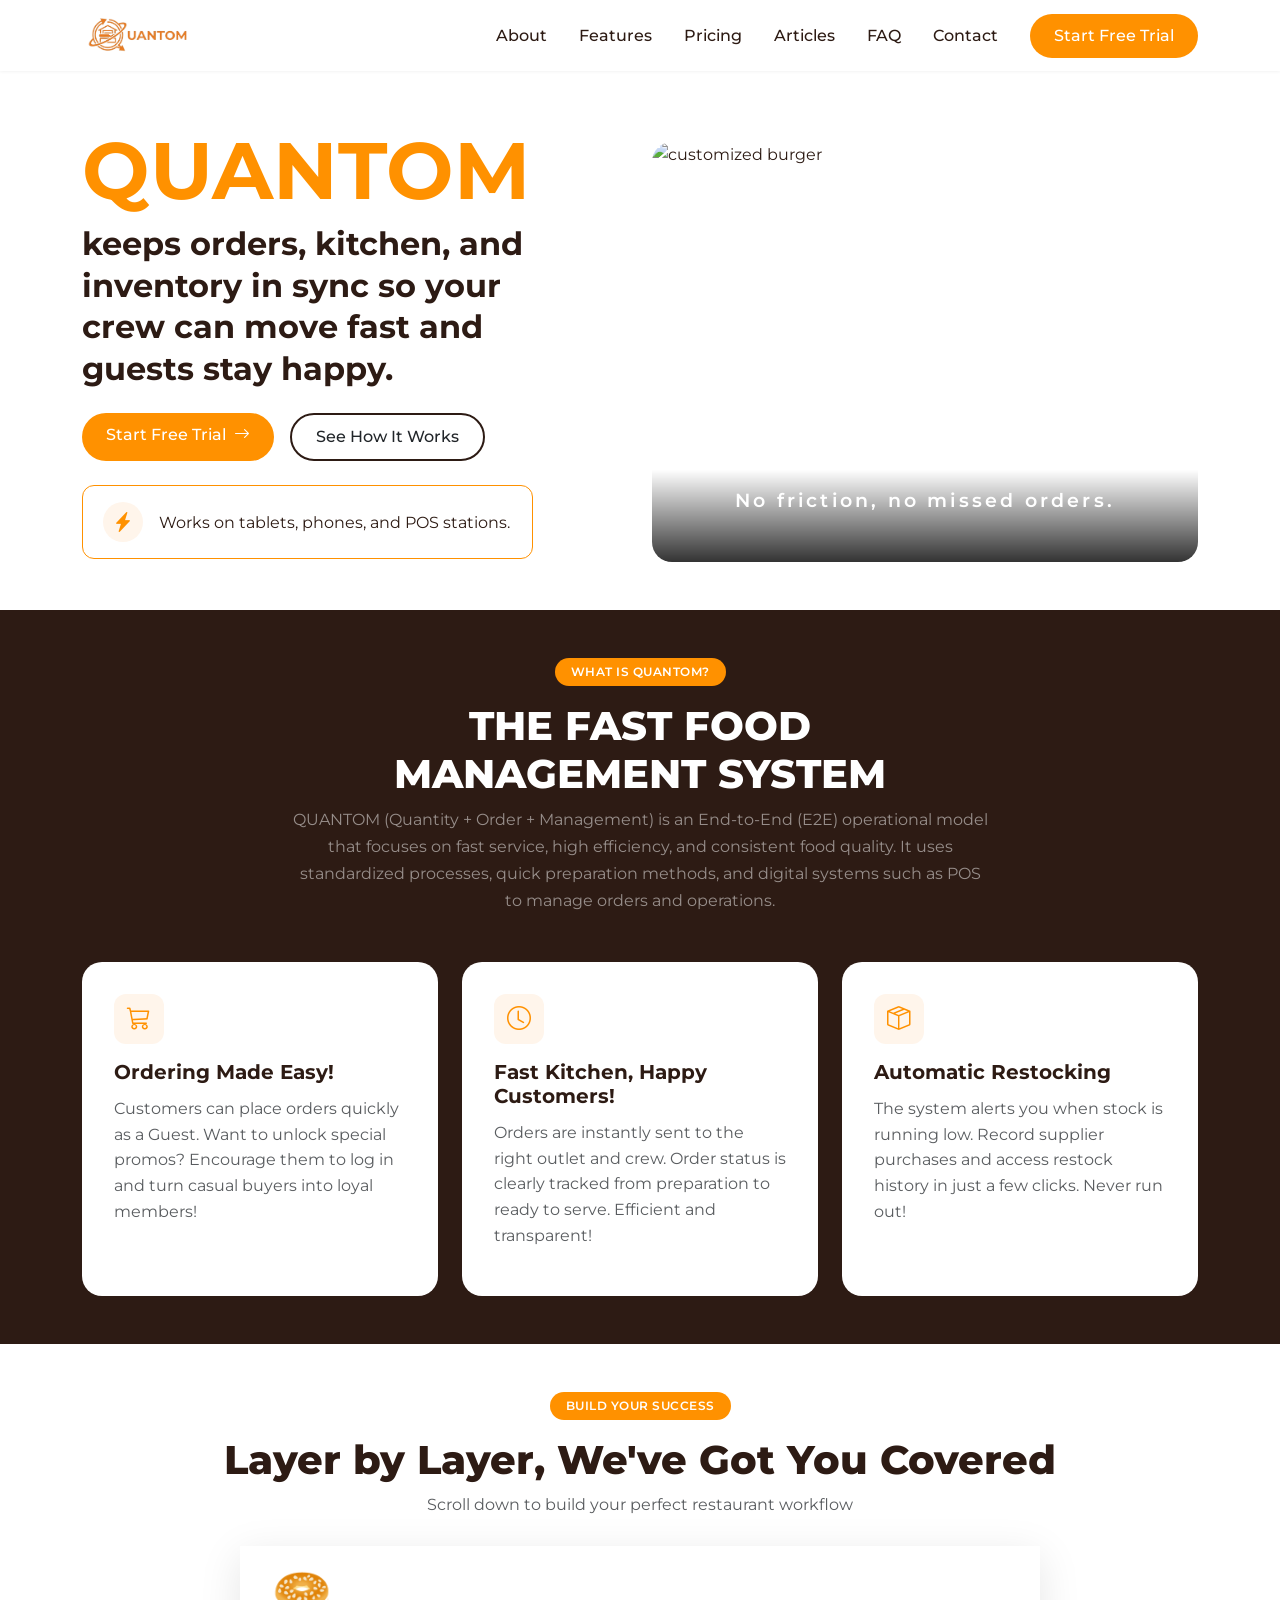
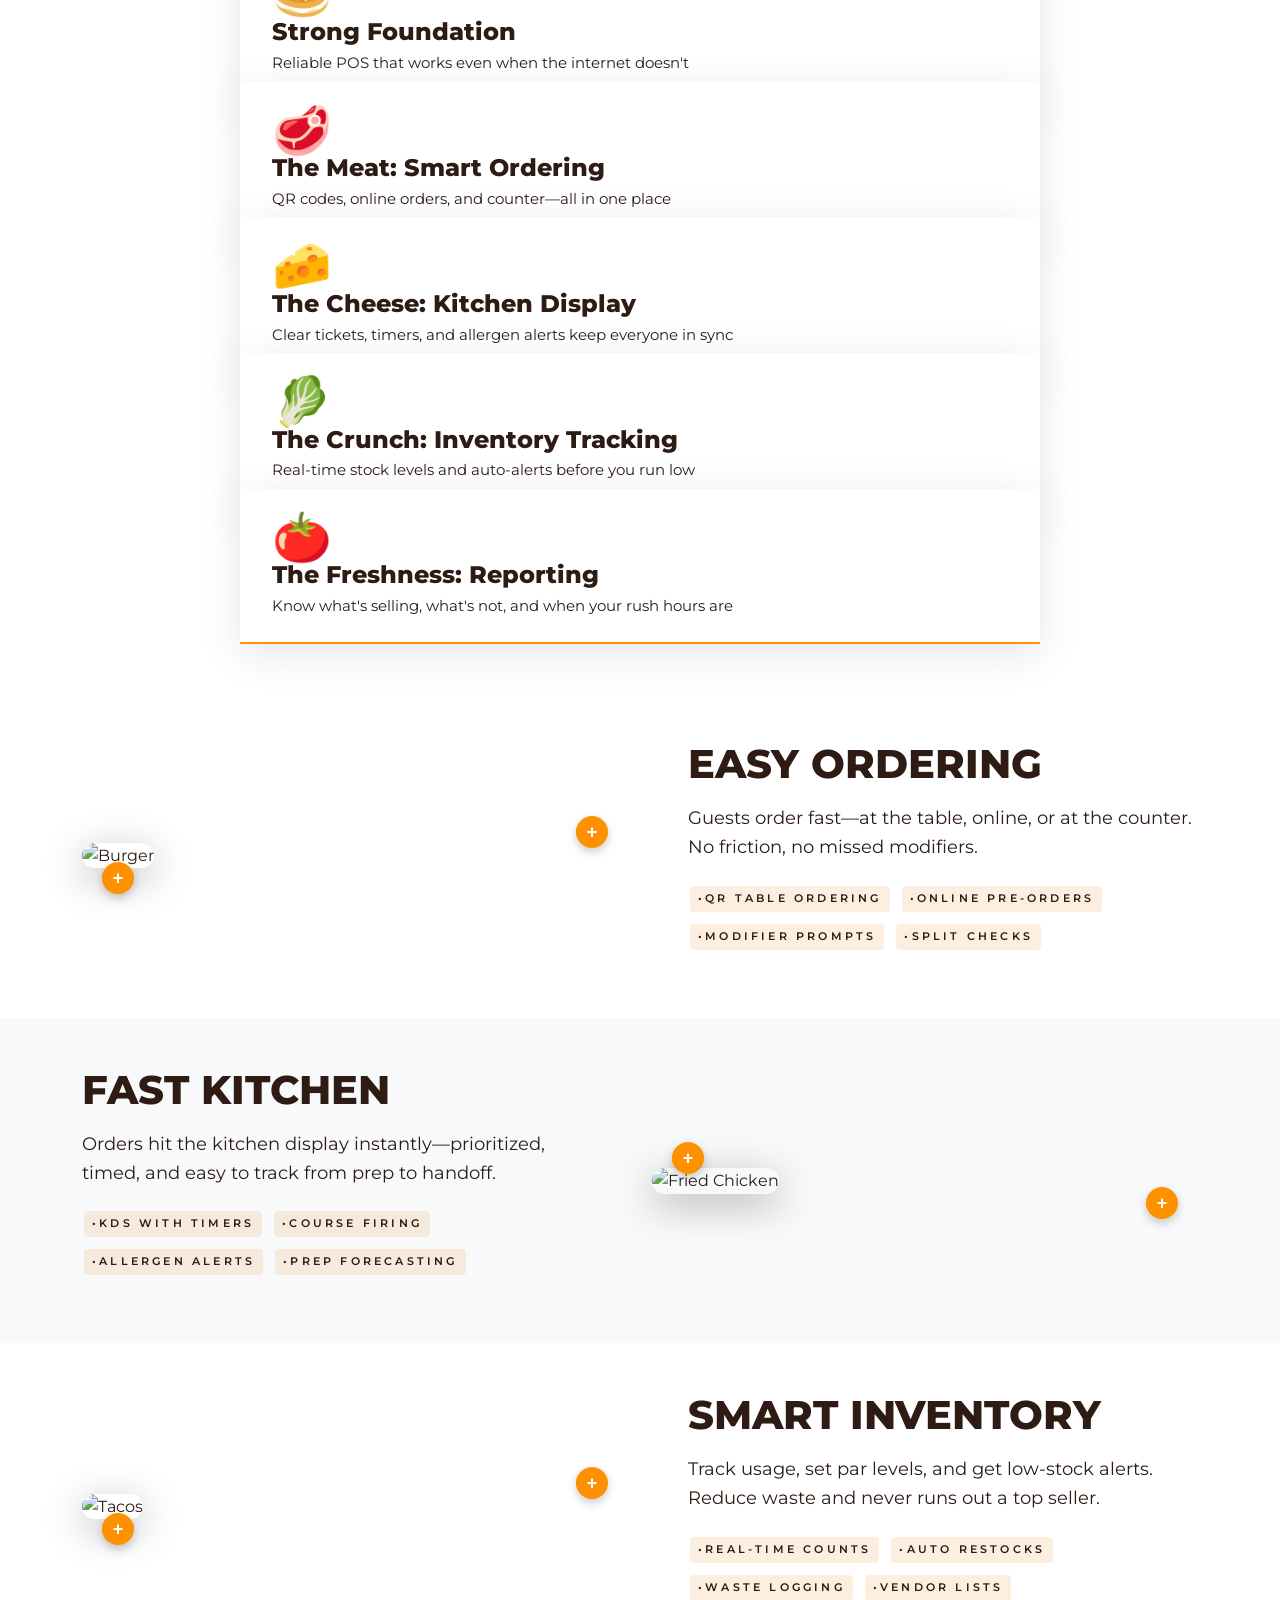
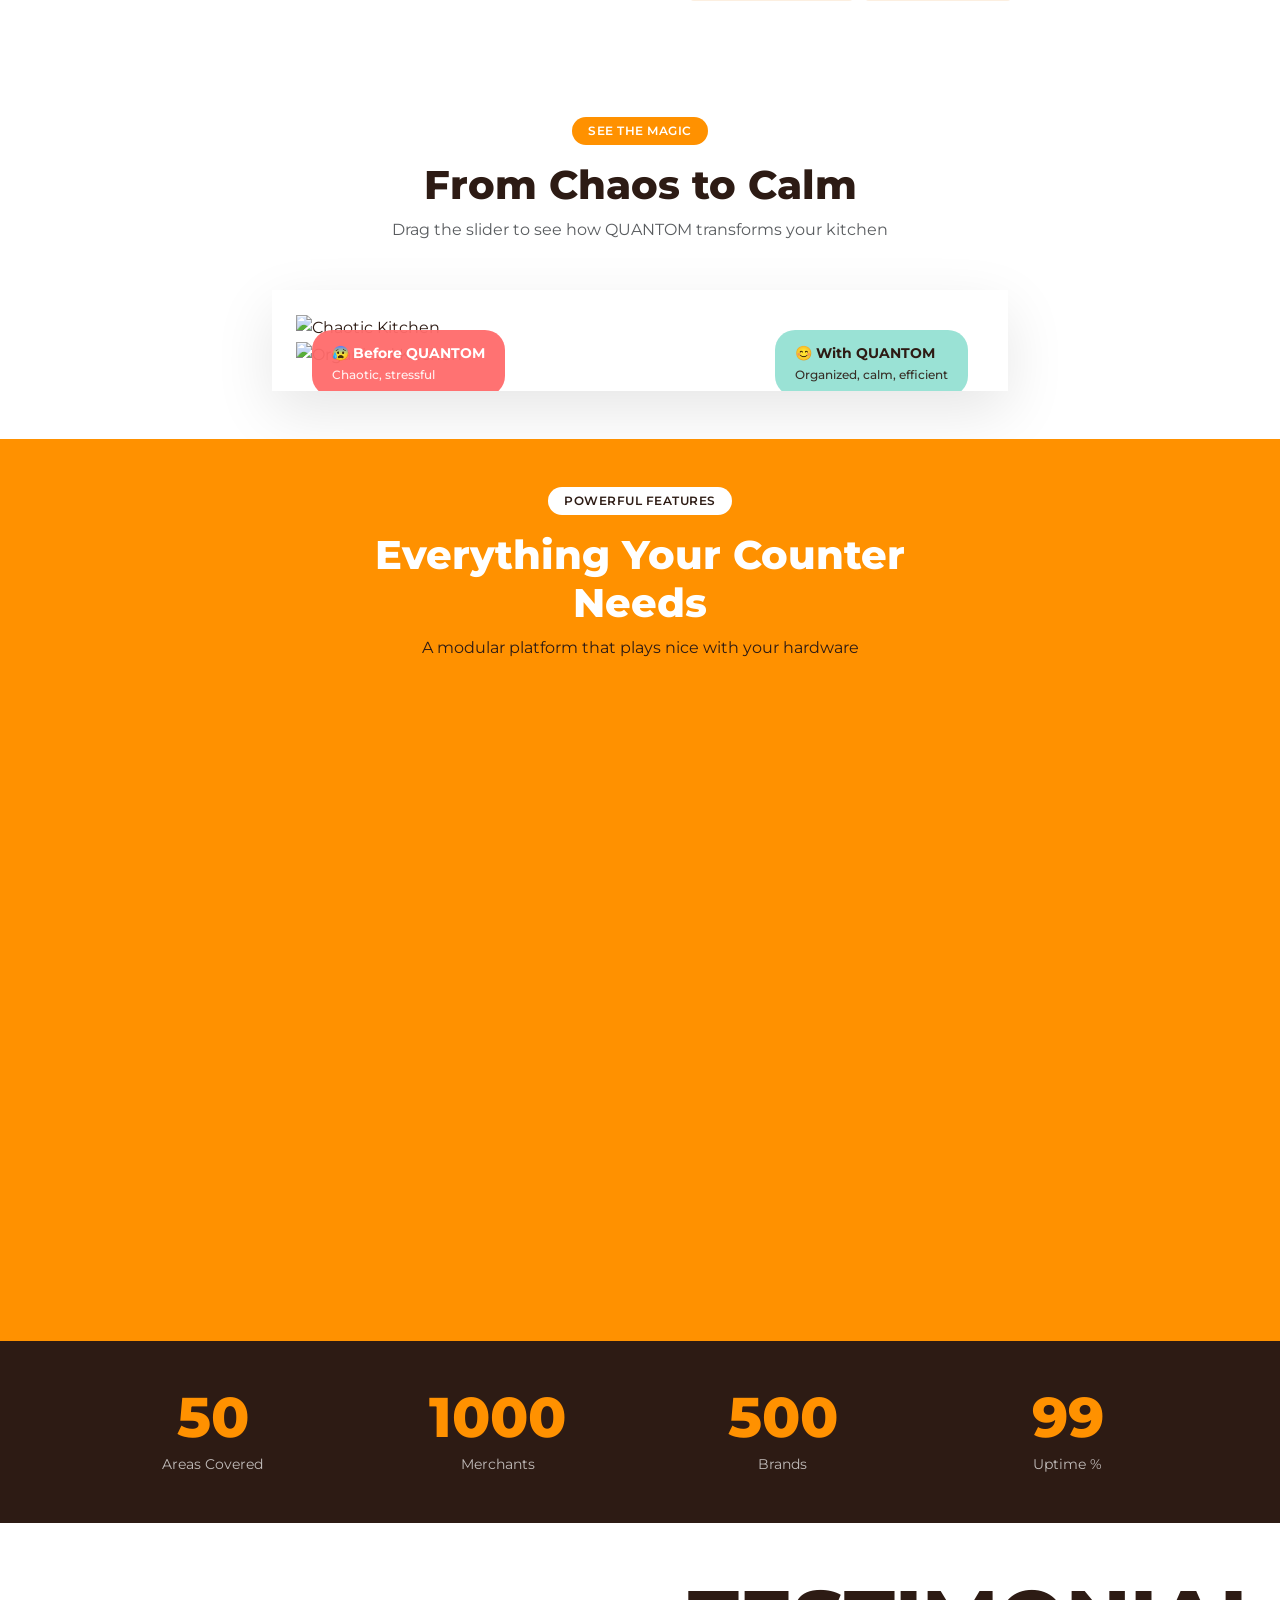
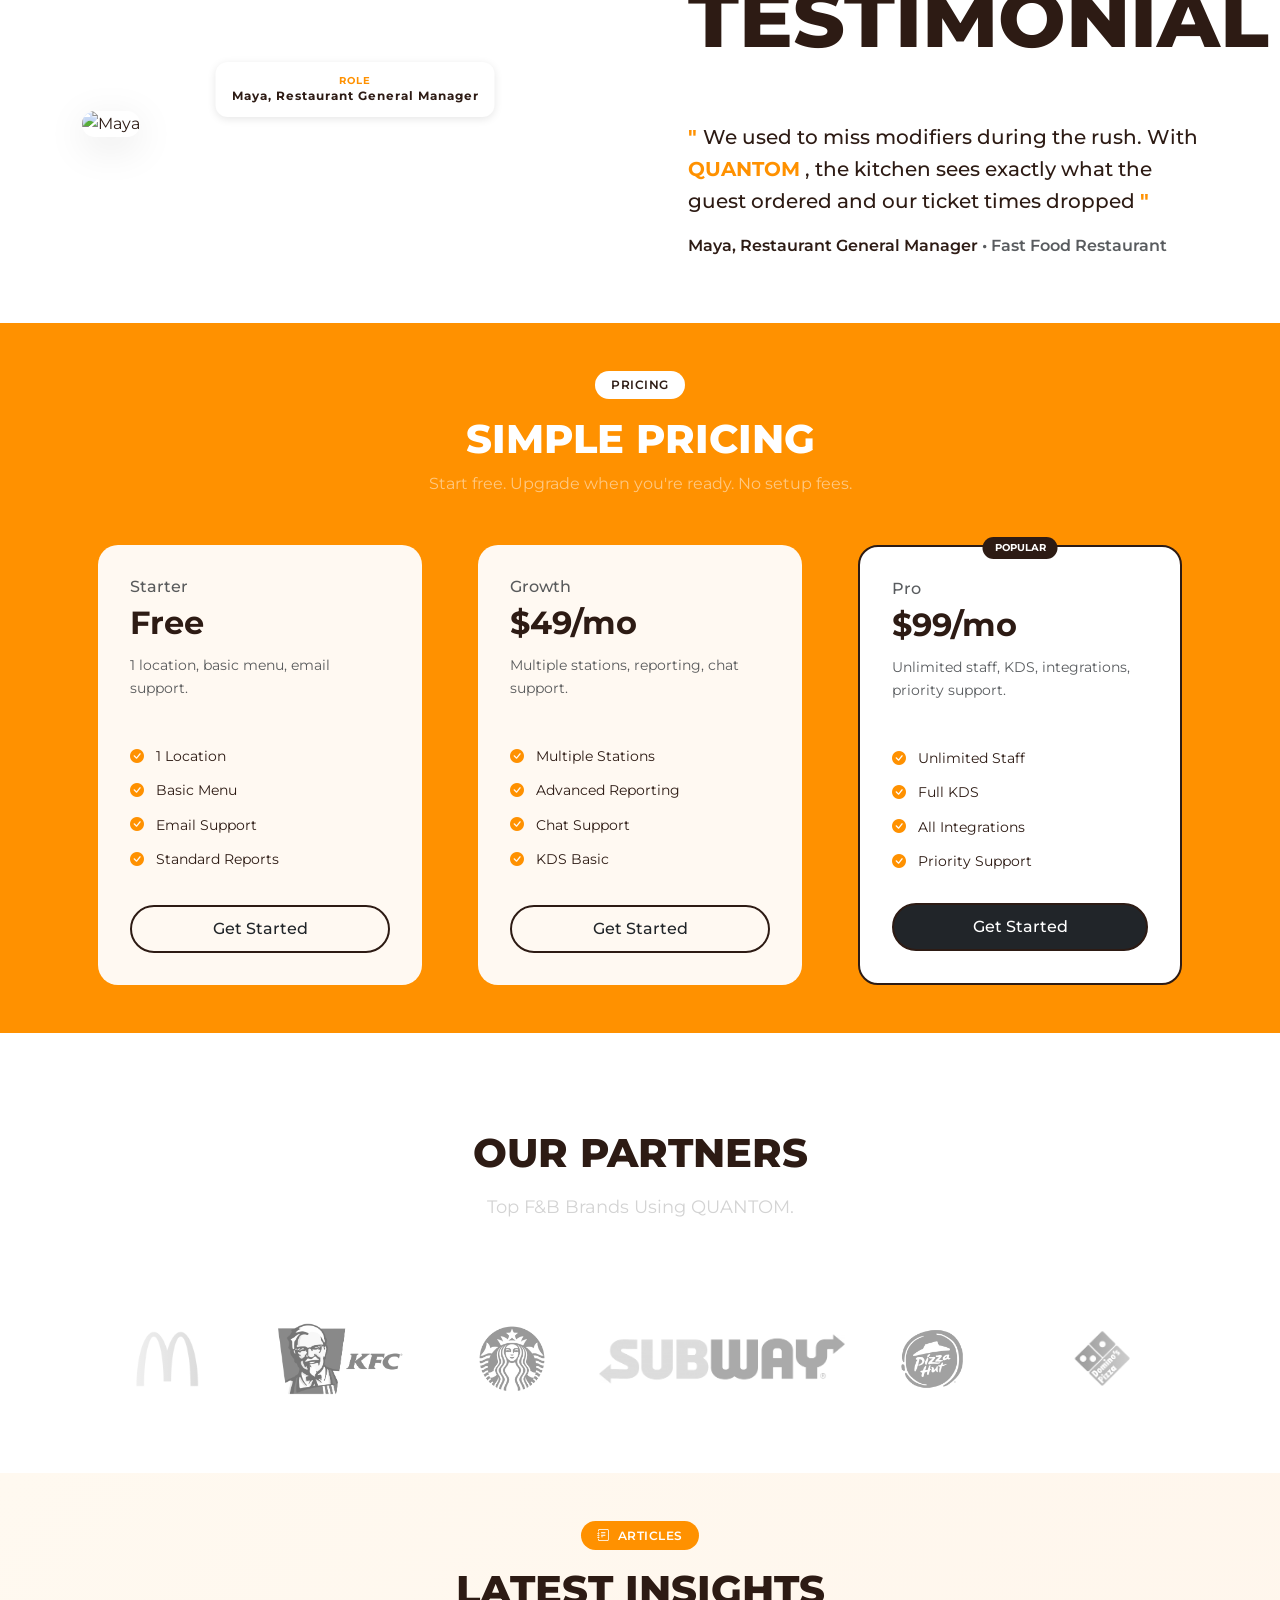
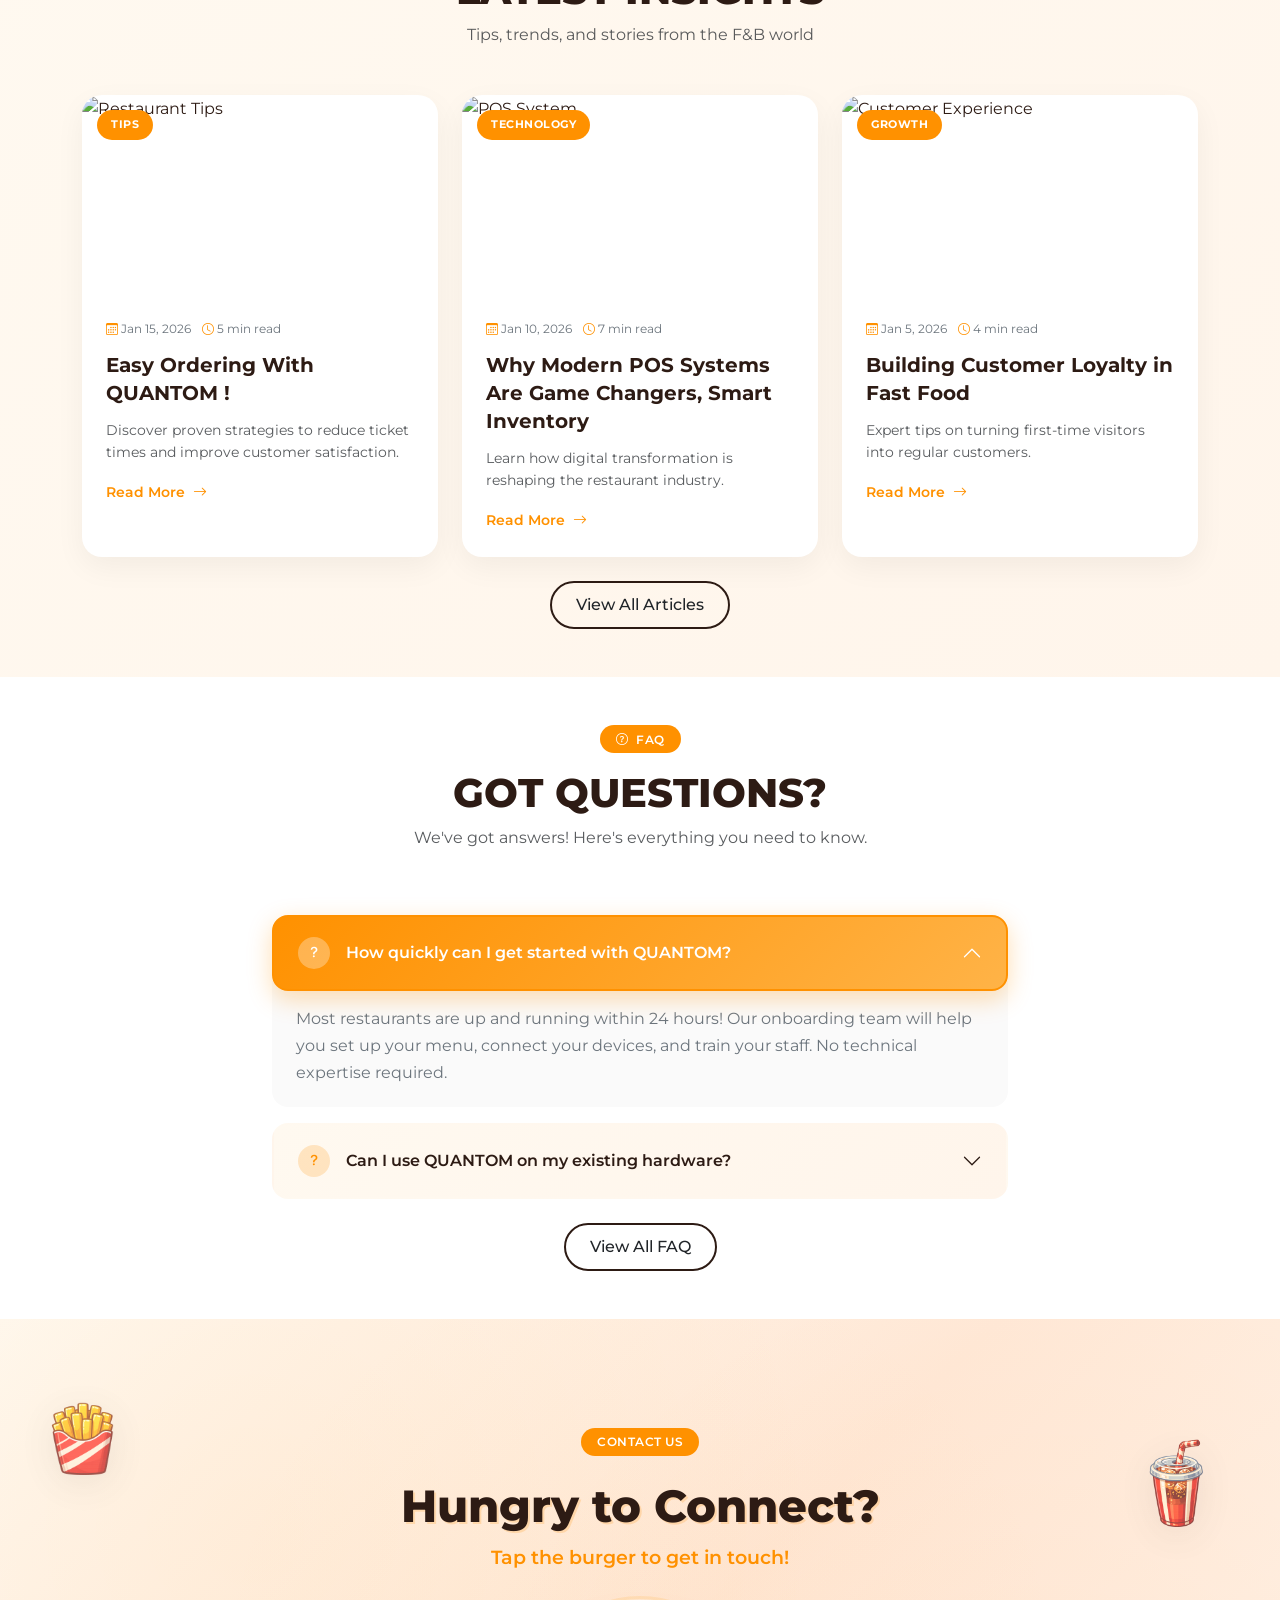
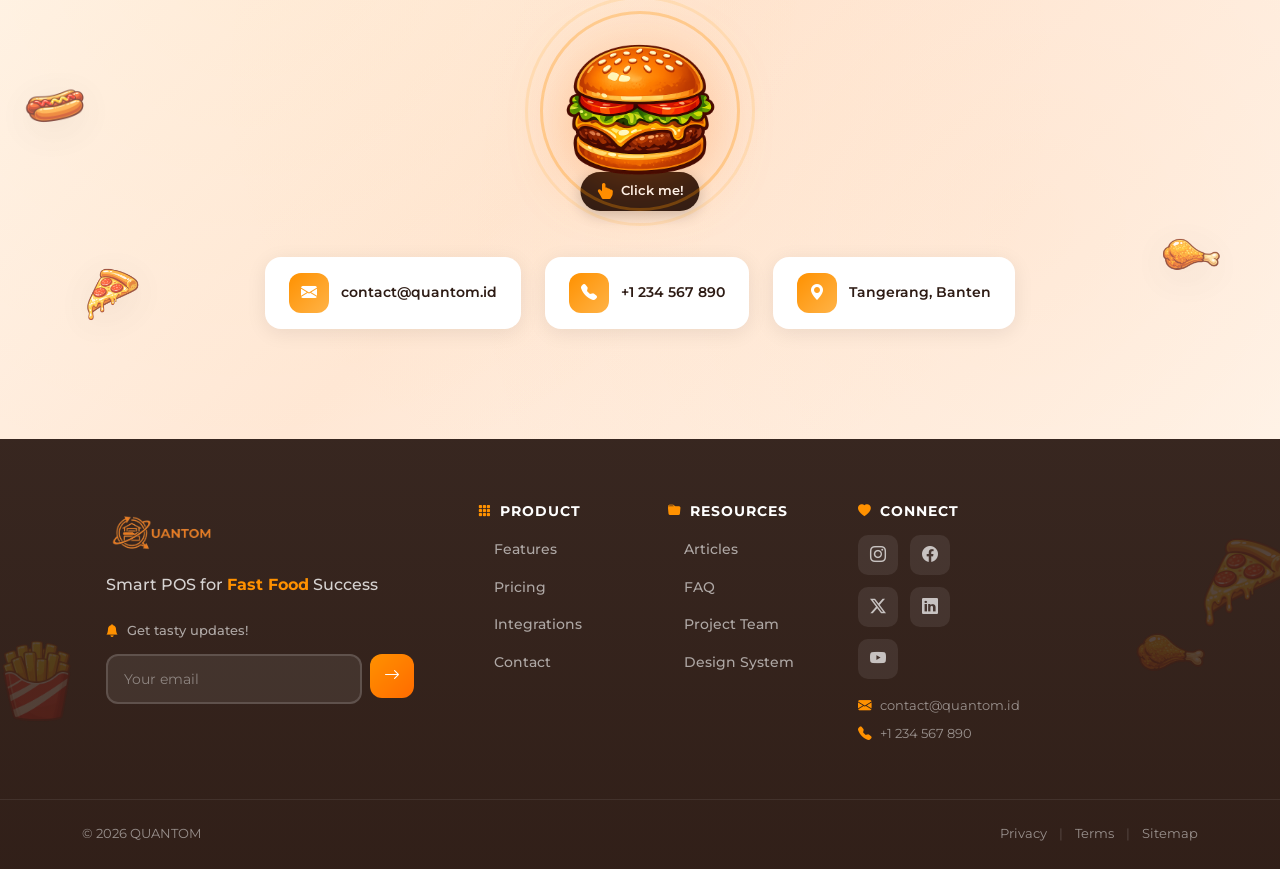
==== index.html @ a2e9958b "Add files via upload" ====
<!DOCTYPE html>
<html lang="en">
    <head>
        <meta charset="UTF-8">
        <meta name="viewport" content="width=device-width, initial-scale=1.0">
        <title>QUANTOM - Fast Food Management System</title>
        <link href="https://cdn.jsdelivr.net/npm/bootstrap@5.3.2/dist/css/bootstrap.min.css" rel="stylesheet">
        <link rel="stylesheet" href="https://cdn.jsdelivr.net/npm/bootstrap-icons@1.11.1/font/bootstrap-icons.css">
        <link rel="stylesheet" href="assets/css/style.css">
        <link href="https://unpkg.com/aos@2.3.1/dist/aos.css" rel="stylesheet">
        <link rel="preconnect" href="https://fonts.googleapis.com">
        <link rel="preconnect" href="https://fonts.gstatic.com" crossorigin>
        <link href="https://fonts.googleapis.com/css2?family=Montserrat:ital,wght@0,100..900;1,100..900&family=Roboto:ital,wght@0,100..900;1,100..900&display=swap" rel="stylesheet">
        <link rel="apple-touch-icon" sizes="180x180" href="assets/image/favicon/apple-touch-icon.png">
        <link rel="icon" type="image/png" sizes="32x32" href="assets/image/favicon/favicon-32x32.png">
        <link rel="icon" type="image/png" sizes="16x16" href="assets/image/favicon/favicon-16x16.png">
        <link rel="manifest" href="/assets/image/favicon/site.webmanifest">
        <link rel="stylesheet" href="https://unpkg.com/img-comparison-slider@7/dist/styles.css" />
        <script defer src="https://unpkg.com/img-comparison-slider@7/dist/index.js"></script>
    </head>
    <body>
        <!-- Navbar -->
        <nav class="navbar navbar-expand-lg navbar-light bg-white sticky-top">
            <div class="container">
                <a class="navbar-brand d-flex align-items-center" href="#">
                    <div class="logo-icon"><img src="assets/image/quantom-icon.png"></div>
                </a>
                <button class="navbar-toggler" type="button" data-bs-toggle="collapse" data-bs-target="#navbarNav">
                    <span class="navbar-toggler-icon"></span>
                </button>
                <div class="collapse navbar-collapse" id="navbarNav">
                    <ul class="navbar-nav ms-auto align-items-center">
                        <li class="nav-item"><a class="nav-link" href="#about">About</a></li>
                        <li class="nav-item"><a class="nav-link" href="#features">Features</a></li>
                        <li class="nav-item"><a class="nav-link" href="#pricing">Pricing</a></li>
                        <li class="nav-item"><a class="nav-link" href="#articles">Articles</a></li>
                        <li class="nav-item"><a class="nav-link" href="#faq">FAQ</a></li>
                        <li class="nav-item"><a class="nav-link" href="#contact">Contact</a></li>
                        <li class="nav-item ms-lg-3">
                            <a href="#" class="btn btn-primary btn-orange">Start Free Trial</a>
                        </li>
                    </ul>
                </div>
            </div>
        </nav>

        <!-- Hero Section -->
        <section class="hero-section py-5">
            <div class="container">
                <div class="row align-items-start">
                    <div class="col-lg-5">
                        <h1 class="hero-title mb-4"><span class="keyword">QUANTOM</span><br>keeps orders, kitchen, and inventory in sync so your crew can move fast and guests stay happy.</h1>
                        <div class="d-flex flex-wrap gap-3 mb-4">
                            <a href="#" class="btn btn-primary btn-orange">Start Free Trial <i class="bi bi-arrow-right ms-1"></i></a>
                            <a href="#" class="btn btn-outline-dark btn-rounded">See How It Works</a>
                        </div>
                        <div class="info-box d-flex align-items-center">
                            <div class="icon-circle me-3">
                                <i class="bi bi-lightning-charge-fill"></i>
                            </div>
                            <span>Works on tablets, phones, and POS stations.</span>
                        </div>
                    </div>
                    <div class="col-lg-1"></div>
                    <div class="col-lg-6 mt-4 mt-lg-0">
                        <div id="carouselExampleControls" class="carousel slide carousel-fade" data-bs-ride="carousel">
                            <div class="carousel-inner rounded-4 overflow-hidden">
                                <div class="carousel-item active">
                                    <img src="https://images.unsplash.com/photo-1586816001966-79b736744398?q=80&w=1200&auto=format&fit=crop" alt="customized burger" class="d-block w-100 hero-carousel-img">
                                    <div class="carousel-caption d-none d-md-block">
                                        <h5>Smart Modifiers</h5>
                                        <p>No friction, no missed orders.</p>
                                    </div>
                                </div>

                                <div class="carousel-item">
                                    <img src="https://cdn.prod.website-files.com/668ee8ef7e71b9dfc6b14480/696f88226a745a96583bfeee_Kitchen%20Display%20System%20-%20Edited.png" alt="modern kitchen" class="d-block w-100 hero-carousel-img">
                                    <div class="carousel-caption d-none d-md-block">
                                        <h5>Precision KDS</h5>
                                        <p>Faster tickets. Total visibility.</p>
                                    </div>
                                </div>

                                <div class="carousel-item">
                                    <img src="https://encrypted-tbn0.gstatic.com/images?q=tbn:ANd9GcQGFRwP26-jU3nLZemctWeTUIeQlLiyeaENfA&s" alt="organized restaurant inventory" class="d-block w-100 hero-carousel-img">
                                    <div class="carousel-caption d-none d-md-block">
                                        <h5>Intelligent Stock</h5>
                                        <p>RTrack usage. End waste.</p>
                                    </div>
                                </div>
                            </div>
                            <button class="carousel-control-prev" type="button" data-bs-target="#carouselExampleControls" data-bs-slide="prev">
                                <span class="carousel-control-prev-icon"></span>
                            </button>
                            <button class="carousel-control-next" type="button" data-bs-target="#carouselExampleControls" data-bs-slide="next">
                                <span class="carousel-control-next-icon"></span>
                            </button>
                        </div>
                    </div>
                </div>
            </div>
        </section>

        <!-- What is QUANTOM Section -->
        <section class="what-is-section py-5" id="about">
            <div class="container">
                <div class="text-center mb-5" data-aos="fade-up" data-aos-duration="200">
                    <span class="badge badge-orange mb-3">WHAT IS QUANTOM?</span>
                    <h2 class="section-title text-white">THE FAST FOOD<br>MANAGEMENT SYSTEM</h2>
                    <p class="section-desc text-white-50 mx-auto" style="max-width: 700px;">
                        QUANTOM (Quantity + Order + Management) is an End-to-End (E2E) operational model that focuses on fast service, high efficiency, and consistent food quality. It uses standardized processes, quick preparation methods, and digital systems such as POS to manage orders and operations.
                    </p>
                </div>
                <div class="row g-4">
                    <div class="col-md-4">
                        <div class="feature-card"  data-aos="fade-up" data-aos-duration="200">
                            <div class="icon-box mb-3">
                                <i class="bi bi-cart3"></i>
                            </div>
                            <h5>Ordering Made Easy!</h5>
                            <p class="text-muted">Customers can place orders quickly as a Guest. Want to unlock special promos? Encourage them to log in and turn casual buyers into loyal members!</p>
                        </div>
                    </div>
                    <div class="col-md-4">
                        <div class="feature-card"  data-aos="fade-up" data-aos-duration="400">
                            <div class="icon-box mb-3">
                                <i class="bi bi-clock"></i>
                            </div>
                            <h5>Fast Kitchen, Happy Customers!</h5>
                            <p class="text-muted">Orders are instantly sent to the right outlet and crew. Order status is clearly tracked from preparation to ready to serve. Efficient and transparent!</p>
                        </div>
                    </div>
                    <div class="col-md-4">
                        <div class="feature-card"  data-aos="fade-up" data-aos-duration="600">
                            <div class="icon-box mb-3">
                                <i class="bi bi-box-seam"></i>
                            </div>
                            <h5>Automatic Restocking</h5>
                            <p class="text-muted">The system alerts you when stock is running low. Record supplier purchases and access restock history in just a few clicks. Never run out!</p>
                        </div>
                    </div>
                </div>
            </div>
        </section>
        

        <!-- Stacking Burger Scroll Effect Section -->
        <section class="burger-stack-section py-5" id="burger-stack">
            <div class="container">
                <div class="text-center mb-5">
                    <span class="badge badge-orange mb-3">BUILD YOUR SUCCESS</span>
                    <h2 class="section-title">Layer by Layer, We've Got You Covered</h2>
                    <p class="text-muted">Scroll down to build your perfect restaurant workflow</p>
                </div>
                <div class="burger-stack-container">
                    <div data-aos="zoom-in-right" data-aos-duration="1000" class="burger-layer" id="bun-bottom">
                        <div class="layer-content">
                            <span class="layer-emoji">🥯</span>
                            <h4>Strong Foundation</h4>
                            <p>Reliable POS that works even when the internet doesn't</p>
                        </div>
                    </div>
                    <div data-aos="zoom-in-left" data-aos-duration="1000" class="burger-layer" id="patty">
                        <div class="layer-content">
                            <span class="layer-emoji">🥩</span>
                            <h4>The Meat: Smart Ordering</h4>
                            <p>QR codes, online orders, and counter—all in one place</p>
                        </div>
                    </div>
                    <div data-aos="zoom-in-right" data-aos-duration="1000" class="burger-layer" id="cheese">
                        <div class="layer-content">
                            <span class="layer-emoji">🧀</span>
                            <h4>The Cheese: Kitchen Display</h4>
                            <p>Clear tickets, timers, and allergen alerts keep everyone in sync</p>
                        </div>
                    </div>
                    <div data-aos="zoom-in-left" data-aos-duration="1000" class="burger-layer" id="lettuce">
                        <div class="layer-content">
                            <span class="layer-emoji">🥬</span>
                            <h4>The Crunch: Inventory Tracking</h4>
                            <p>Real-time stock levels and auto-alerts before you run low</p>
                        </div>
                    </div>
                    <div data-aos="zoom-in-right" data-aos-duration="1000" class="burger-layer" id="tomato">
                        <div class="layer-content">
                            <span class="layer-emoji">🍅</span>
                            <h4>The Freshness: Reporting</h4>
                            <p>Know what's selling, what's not, and when your rush hours are</p>
                        </div>
                    </div>
                </div>
            </div>
        </section>

        <!-- Easy Ordering Section -->
        <section class="feature-detail-section py-5" id="features">
            <div class="container">
                <div class="row align-items-center">
                    <div class="col-lg-6">
                        <div class="feature-image position-relative">
                            <span class="badge badge-feature top-left">FEATURE<br><small>Guest Experience</small></span>
                            <img src="https://images.unsplash.com/photo-1568901346375-23c9450c58cd?w=600&h=400&fit=crop" alt="Burger" class="img-fluid rounded-4">
                            <span class="badge badge-benefit bottom-right">BENEFIT<br><small>Order in seconds</small></span>
                        </div>
                    </div>
                    <div data-aos="fade-left" class="col-lg-6 mt-4 mt-lg-0 ps-lg-5">
                        <h2 class="feature-title">EASY ORDERING</h2>
                        <p class="feature-desc">Guests order fast—at the table, online, or at the counter. No friction, no missed modifiers.</p>
                        <div class="feature-tags mb-3">
                            <span class="tag">•QR TABLE ORDERING</span>
                            <span class="tag">•ONLINE PRE-ORDERS</span>
                            <span class="tag">•MODIFIER PROMPTS</span>
                            <span class="tag">•SPLIT CHECKS</span>
                        </div>
                    </div>
                </div>
            </div>
        </section>

        <!-- Fast Kitchen Section -->
        <section class="feature-detail-section py-5 bg-light">
            <div class="container">
                <div class="row align-items-center flex-row-reverse">
                    <div class="col-lg-6">
                        <div class="feature-image position-relative">
                            <span class="badge badge-feature top-right">FEATURE<br><small>Kitchen Ops</small></span>
                            <img src="https://images.unsplash.com/photo-1626082927389-6cd097cdc6ec?w=600&h=400&fit=crop" alt="Fried Chicken" class="img-fluid rounded-4">
                            <span class="badge badge-benefit bottom-left">BENEFIT<br><small>Clear tickets, every time</small></span>
                        </div>
                    </div>
                    <div data-aos="fade-right" class="col-lg-6 mt-4 mt-lg-0 pe-lg-5">
                        <h2 class="feature-title">FAST KITCHEN</h2>
                        <p class="feature-desc">Orders hit the kitchen display instantly—prioritized, timed, and easy to track from prep to handoff.</p>
                        <div class="feature-tags mb-3">
                            <span class="tag">•KDS WITH TIMERS</span>
                            <span class="tag">•COURSE FIRING</span>
                            <span class="tag">•ALLERGEN ALERTS</span>
                            <span class="tag">•PREP FORECASTING</span>
                        </div>
                    </div>
                </div>
            </div>
        </section>

        <!-- Smart Inventory Section -->
        <section class="feature-detail-section py-5">
            <div class="container">
                <div class="row align-items-center">
                    <div class="col-lg-6">
                        <div class="feature-image position-relative">
                            <span class="badge badge-feature top-left">FEATURE<br><small>Stock Control</small></span>
                            <img src="https://images.unsplash.com/photo-1551504734-5ee1c4a1479b?w=600&h=400&fit=crop" alt="Tacos" class="img-fluid rounded-4">
                            <span class="badge badge-benefit bottom-right">BENEFIT<br><small>Auto-alerts before you run out</small></span>
                        </div>
                    </div>
                    <div data-aos="fade-left" class="col-lg-6 mt-4 mt-lg-0 ps-lg-5">
                        <h2 class="feature-title">SMART INVENTORY</h2>
                        <p class="feature-desc">Track usage, set par levels, and get low-stock alerts. Reduce waste and never runs out a top seller.</p>
                        <div class="feature-tags mb-3">
                            <span class="tag">•REAL-TIME COUNTS</span>
                            <span class="tag">•AUTO RESTOCKS</span>
                            <span class="tag">•WASTE LOGGING</span>
                            <span class="tag">•VENDOR LISTS</span>
                        </div>
                    </div>
                </div>
            </div>
        </section>

         <!-- Chaos to Calm Slider Section -->
        <section class="chaos-calm-section py-5 bg-warm">
            <div class="container">
                <div class="text-center mb-5">
                    <span class="badge badge-orange mb-3">SEE THE MAGIC</span>
                    <h2 class="section-title">From Chaos to Calm</h2>
                    <p class="text-muted">Drag the slider to see how QUANTOM transforms your kitchen</p>
                </div>
                <div class="row justify-content-center" data-aos="fade-up" data-aos-duration="200">
                    <div class="col-lg-8">
                        <div class="slider-container squircle-card-lg" style="position: relative;">
                            
                            <div class="slider-label chaos-label">
                                <span>😰 Before QUANTOM</span>
                                <small>Chaotic, stressful</small>
                            </div>

                            <div class="slider-label calm-label">
                                <span>😊 With QUANTOM</span>
                                <small>Organized, calm, efficient</small>
                            </div>

                            <img-comparison-slider>
                                <figure slot="first" class="m-0">
                                    <img src="https://i.ytimg.com/vi/xrXrQ46quhU/hq720.jpg?sqp=-oaymwEhCK4FEIIDSFryq4qpAxMIARUAAAAAGAElAADIQj0AgKJD&rs=AOn4CLAga7plR54rhqks57vnXNoTArBbLA" alt="Chaotic Kitchen" width="100%">
                                </figure>
                                
                                <figure slot="second" class="m-0">
                                    <img src="https://images.unsplash.com/photo-1556910103-1c02745aae4d?w=800&h=500&fit=crop" alt="Organized Kitchen" width="100%">
                                </figure>
                            </img-comparison-slider>
                        </div>
                    </div>
                </div>
            </div>
        </section>

        <!-- Everything Your Counter Needs Section - Creative Interactive -->
        <section class="counter-needs-section py-5">
            <div class="container">
                <div class="text-center mb-5">
                    <span class="badge badge-white mb-3">POWERFUL FEATURES</span>
                    <h2 class="section-title text-white">Everything Your Counter<br>Needs</h2>
                    <p class="text-white-70">A modular platform that plays nice with your hardware</p>
                </div>
                
                <!-- Interactive Feature Cards with Hover Reveal -->
                <div class="counter-features-grid">
                    <!-- Menu Management -->
                    <div class="counter-feature-card" data-feature="menu" data-aos="flip-left" data-aos-duration="200">
                        <div class="feature-card-front">
                            <div class="feature-icon-wrap">
                                <div class="feature-icon-bg">
                                    <i class="bi bi-menu-button-wide"></i>
                                </div>
                            </div>
                            <h5>Menu Management</h5>
                            <p class="feature-short">Update items, prices, and 86s in seconds</p>
                        </div>
                        <div class="feature-card-back">
                            <h6><i class="bi bi-stars"></i> What You Can Do</h6>
                            <ul class="feature-list">
                                <li><i class="bi bi-check2"></i> Drag & drop menu builder</li>
                                <li><i class="bi bi-check2"></i> Real-time price updates</li>
                                <li><i class="bi bi-check2"></i> Real-time availability updates</li>
                                <li><i class="bi bi-check2"></i> Photo & description manager</li>
                                <li><i class="bi bi-check2"></i> Combo & modifier setup</li>
                            </ul>
                            <div class="feature-stat">
                                <span class="stat-number-sm">50+</span>
                                <span class="stat-label-sm">menu items in 2 min</span>
                            </div>
                        </div>
                    </div>
                    
                    <!-- Smart Reporting -->
                    <div class="counter-feature-card" data-feature="reporting" data-aos="flip-left" data-aos-duration="400">
                        <div class="feature-card-front">
                            <div class="feature-icon-wrap">
                                <div class="feature-icon-bg">
                                    <i class="bi bi-graph-up-arrow"></i>
                                </div>                      
                            </div>
                            <h5>Smart Reporting</h5>
                            <p class="feature-short">Daily summaries and insights at a glance</p>
                        </div>
                        <div class="feature-card-back">
                            <h6><i class="bi bi-stars"></i> What You Can Do</h6>
                            <ul class="feature-list">
                                <li><i class="bi bi-check2"></i> Daily sales summaries</li>
                                <li><i class="bi bi-check2"></i> Item-level analytics</li>
                                <li><i class="bi bi-check2"></i> Labor cost tracking</li>
                                <li><i class="bi bi-check2"></i> Peak hour insights</li>
                                <li><i class="bi bi-check2"></i> Export to Excel/PDF</li>
                            </ul>
                            <div class="feature-stat">
                                <span class="stat-number-sm">25+</span>
                                <span class="stat-label-sm">report templates</span>
                            </div>
                        </div>
                    </div>
                    
                    <!-- Staff Accounts -->
                    <div class="counter-feature-card" data-feature="reporting" data-aos="flip-left" data-aos-duration="400">
                        <div class="feature-card-front">
                            <div class="feature-icon-wrap">
                                <div class="feature-icon-bg">
                                    <i class="bi bi-graph-up-arrow"></i>
                                </div>                      
                            </div>
                            <h5>Staff Accounts</h5>
                            <p class="feature-short">Roles, permissions, and time tackingr</p>
                        </div>
                        <div class="feature-card-back">
                            <h6><i class="bi bi-stars"></i> What You Can Do</h6>
                            <ul class="feature-list">
                                <li><i class="bi bi-check2"></i> Clock in/out tracking</li>
                                <li><i class="bi bi-check2"></i> Permission Levels</li>
                                <li><i class="bi bi-check2"></i> Performance metrics</li>
                                <li><i class="bi bi-check2"></i>Shift scheduling</li>
                                <li><i class="bi bi-check2"></i>Staff activity logs</li>
                            </ul>
                            <div class="feature-stat">
                                <span class="stat-number-sm">Unlimited</span>
                                <span class="stat-label-sm">Staff Accounts</span>
                            </div>
                        </div>
                    </div>
                    
                    <!-- Integrations -->
                    <div class="counter-feature-card" data-feature="integrations" data-aos="flip-left" data-aos-duration="200">
                        <div class="feature-card-front">
                            <div class="feature-icon-wrap">
                                <div class="feature-icon-bg">
                                    <i class="bi bi-lightning-charge"></i>
                                </div>
                            </div>
                            <h5>Integrations</h5>
                            <p class="feature-short">Delivery, accounting, payments connected</p>
                        </div>
                        <div class="feature-card-back">
                            <h6><i class="bi bi-stars"></i> What You Can Do</h6>
                            <ul class="feature-list">
                                <li><i class="bi bi-check2"></i> GrabFood, GoFood, Shopee</li>
                                <li><i class="bi bi-check2"></i> Jurnal, Accurate Online sync</li>
                                <li><i class="bi bi-check2"></i> Multiple payment gateways</li>
                                <li><i class="bi bi-check2"></i> Accounting auto-export</li>
                                <li><i class="bi bi-check2"></i> Webhook API access</li>
                            </ul>
                            <div class="feature-stat">
                                <span class="stat-number-sm">30+</span>
                                <span class="stat-label-sm">integrations</span>
                            </div>
                        </div>
                    </div>
                    
                    <!-- Offline Mode -->
                    <div class="counter-feature-card" data-feature="offline" data-aos="flip-left" data-aos-duration="400">
                        <div class="feature-card-front">
                            <div class="feature-icon-wrap">
                                <div class="feature-icon-bg">
                                    <i class="bi bi-wifi-off"></i>
                                </div>
                            </div>
                            <h5>Offline Mode</h5>
                            <p class="feature-short">Keep selling when internet hiccups</p>
                        </div>
                        <div class="feature-card-back">
                            <h6><i class="bi bi-stars"></i> What You Can Do</h6>
                            <ul class="feature-list">
                                <li><i class="bi bi-check2"></i> Full POS functionality</li>
                                <li><i class="bi bi-check2"></i> Local data storage</li>
                                <li><i class="bi bi-check2"></i> Auto-sync when back</li>
                                <li><i class="bi bi-check2"></i> Receipt printing works</li>
                                <li><i class="bi bi-check2"></i> Zero data loss</li>
                            </ul>
                            <div class="feature-stat">
                                <span class="stat-number-sm">99%</span>
                                <span class="stat-label-sm">uptime guaranteed</span>
                            </div>
                        </div>
                    </div>
                    
                    <!-- 24/7 Support -->
                    <div class="counter-feature-card" data-feature="support" data-aos="flip-left" data-aos-duration="600">
                        <div class="feature-card-front">
                            <div class="feature-icon-wrap">
                                <div class="feature-icon-bg">
                                    <i class="bi bi-headset"></i>
                                </div>
                            </div>
                            <h5>24/7 Support</h5>
                            <p class="feature-short">We're always here when you need us</p>
                        </div>
                        <div class="feature-card-back">
                            <h6><i class="bi bi-stars"></i> What You Get</h6>
                            <ul class="feature-list">
                                <li><i class="bi bi-check2"></i> Live chat support</li>
                                <li><i class="bi bi-check2"></i> Video call onboarding</li>
                                <li><i class="bi bi-check2"></i> Knowledge base</li>
                                <li><i class="bi bi-check2"></i> Priority response</li>
                                <li><i class="bi bi-check2"></i> Dedicated account manager</li>
                            </ul>
                            <div class="feature-stat">
                                <span class="stat-number-sm">&lt;5 min</span>
                                <span class="stat-label-sm">avg. response time</span>
                            </div>
                        </div>
                    </div>
                </div>
        </section>

        <!-- Stats Section -->
        <section class="stats-section py-5">
            <div class="container">
                <div class="row text-center">
                    <div class="col-6 col-md-3">
                        <div class="stat-number" data-target="50">0</div>
                        <div class="stat-label">Areas Covered</div>
                    </div>
                    <div class="col-6 col-md-3">
                        <div class="stat-number" data-target="1000">0</div>
                        <div class="stat-label">Merchants</div>
                    </div>
                    <div class="col-6 col-md-3">
                        <div class="stat-number" data-target="500">0</div>
                        <div class="stat-label">Brands</div>
                    </div>
                    <div class="col-6 col-md-3">
                        <div class="stat-number" data-target="99">0</div>
                        <div class="stat-label">Uptime %</div>
                    </div>
                </div>
            </div>
        </section>

        <!-- Testimonial Section -->
        <section class="testimonial-section py-5">
            <div class="container">
                <div class="row align-items-center">
                    <div class="col-lg-6">
                        <div class="testimonial-image position-relative">
                            <img src="https://www.shiftbase.com/hs-fs/hubfs/smiling%20asian%20female%20bar%20manager%20or%20employee%20in%20cafe%20looking%20at%20laptop.jpg?width=725&name=smiling%20asian%20female%20bar%20manager%20or%20employee%20in%20cafe%20looking%20at%20laptop.jpg" alt="Maya" class="img-fluid rounded-4">
                            <span class="badge badge-role bottom-center">ROLE<br><small>Maya, Restaurant General Manager</small></span>
                        </div>
                    </div>
                    <div class="col-lg-6 mt-4 mt-lg-0 ps-lg-5" data-aos="fade-left" data-aos-duration="400">
                        <h1>TESTIMONIAL</h1>
                        <p class="testimonial-text"><span style="color: #FF9100;"><b>" </b></span>We used to miss modifiers during the rush. With <span style="color : #FF9100"><b>QUANTOM</b></span> , the kitchen sees exactly what the guest ordered and our ticket times dropped <span style="color: #FF9100;"><b> "</b></span></p>
                        <p class="testimonial-author">Maya, Restaurant General Manager <span class="text-muted">• Fast Food Restaurant</span></p>
                    </div>
                </div>
            </div>
        </section>

        <!-- Pricing Section -->
        <section class="pricing-section py-5" id="pricing">
            <div class="container">
                <div class="text-center mb-5">
                    <span class="badge badge-white mb-3">PRICING</span>
                    <h2 class="section-title text-white">SIMPLE PRICING</h2>
                    <p class="text-white-50">Start free. Upgrade when you're ready. No setup fees.</p>
                </div>
                <div class="row g-4 justify-content-center">
                    <div class="col-md-4">
                        <div class="pricing-card" data-aos="fade-up" data-aos-duration="400">
                            <h6 class="text-muted">Starter</h6>
                            <h3 class="pricing-price">Free</h3>
                            <p class="small text-muted">1 location, basic menu, email support.</p>
                            <ul class="pricing-features">
                                <li><i class="bi bi-check-circle-fill"></i> 1 Location</li>
                                <li><i class="bi bi-check-circle-fill"></i> Basic Menu</li>
                                <li><i class="bi bi-check-circle-fill"></i> Email Support</li>
                                <li><i class="bi bi-check-circle-fill"></i> Standard Reports</li>
                            </ul>
                            <a href="#" class="btn btn-outline-dark w-100 btn-rounded">Get Started</a>
                        </div>
                    </div>
                    <div class="col-md-4">
                        <div class="pricing-card" data-aos="fade-up" data-aos-duration="800">
                            <h6 class="text-muted">Growth</h6>
                            <h3 class="pricing-price">$49/mo</h3>
                            <p class="small text-muted">Multiple stations, reporting, chat support.</p>
                            <ul class="pricing-features">
                                <li><i class="bi bi-check-circle-fill"></i> Multiple Stations</li>
                                <li><i class="bi bi-check-circle-fill"></i> Advanced Reporting</li>
                                <li><i class="bi bi-check-circle-fill"></i> Chat Support</li>
                                <li><i class="bi bi-check-circle-fill"></i> KDS Basic</li>
                            </ul>
                            <a href="#" class="btn btn-outline-dark w-100 btn-rounded">Get Started</a>
                        </div>
                    </div>
                    <div class="col-md-4">
                        <div class="pricing-card popular" data-aos="fade-up" data-aos-duration="1200">
                            <span class="badge badge-popular">POPULAR</span>
                            <h6 class="text-muted">Pro</h6>
                            <h3 class="pricing-price">$99/mo</h3>
                            <p class="small text-muted">Unlimited staff, KDS, integrations, priority support.</p>
                            <ul class="pricing-features">
                                <li><i class="bi bi-check-circle-fill"></i> Unlimited Staff</li>
                                <li><i class="bi bi-check-circle-fill"></i> Full KDS</li>
                                <li><i class="bi bi-check-circle-fill"></i> All Integrations</li>
                                <li><i class="bi bi-check-circle-fill"></i> Priority Support</li>
                            </ul>
                            <a href="#" class="btn btn-dark w-100 btn-rounded">Get Started</a>
                        </div>
                    </div>
                </div>
            </div>
        </section>

        <!-- Working Partners-->
        <section class="partners-section py-5">
            <div class="container">
                <div class="row align-items-center text-center py-5">
                    <div class="col-lg-12">
                        <h2 class="partners-title">OUR PARTNERS</h2>
                        <p class="partners-desc">Top F&B Brands Using QUANTOM.</p>
                    </div>
                </div>
                <div class="logo-slider">
                    <div class="logo-slide-track">
                        <div class="logo-slide"><img src="assets/image/mcdonald_icon.png" alt="McDonalds"></div>
                        <div class="logo-slide"><img src="assets/image/kfc_icon.png" alt="KFC"></div>
                        <div class="logo-slide"><img src="assets/image/starbucks_icon.png" alt="Starbucks"></div>
                        <div class="logo-slide"><img src="assets/image/subway_icon.png" alt="Subway"></div>
                        <div class="logo-slide"><img src="assets/image/pizza_hut_icon.png" alt="Pizza Hut"></div>
                        <div class="logo-slide"><img src="assets/image/dominos_icon.png" alt="Dominos Pizza"></div>
                        <div class="logo-slide"><img src="assets/image/burger_king_icon.png" alt="Burger King"></div>

                        <div class="logo-slide"><img src="assets/image/mcdonald_icon.png" alt="McDonalds"></div>
                        <div class="logo-slide"><img src="assets/image/kfc_icon.png" alt="KFC"></div>
                        <div class="logo-slide"><img src="assets/image/starbucks_icon.png" alt="Starbucks"></div>
                        <div class="logo-slide"><img src="assets/image/subway_icon.png" alt="Subway"></div>
                        <div class="logo-slide"><img src="assets/image/pizza_hut_icon.png" alt="Pizza Hut"></div>
                        <div class="logo-slide"><img src="assets/image/dominos_icon.png" alt="Dominos Pizza"></div>
                        <div class="logo-slide"><img src="assets/image/burger_king_icon.png" alt="Burger King"></div>
                    </div>
                </div>
            </container>
        </section>
        

        <!-- CTA Section -->

        <!-- Articles Section -->
        <section class="articles-section py-5" id="articles">
            <div class="container">
                <div class="text-center mb-5">
                    <span class="badge badge-orange mb-3"><i class="bi bi-journal-text me-2"></i>ARTICLES</span>
                    <h2 class="section-title">LATEST INSIGHTS</h2>
                    <p class="text-muted">Tips, trends, and stories from the F&B world</p>
                </div>
                <div class="row g-4">
                    <div class="col-md-4">
                        <div class="article-card">
                            <div class="article-image">
                                <img src="https://images.unsplash.com/photo-1414235077428-338989a2e8c0?w=400&h=250&fit=crop" alt="Restaurant Tips">
                                <span class="article-category">Tips</span>
                            </div>
                            <div class="article-content">
                                <div class="article-meta">
                                    <i class="bi bi-calendar3"></i> Jan 15, 2026
                                    <span class="ms-2"><i class="bi bi-clock"></i> 5 min read</span>
                                </div>
                                <h5>Easy Ordering With QUANTOM !</h5>
                                <p class="text-muted small">Discover proven strategies to reduce ticket times and improve customer satisfaction.</p>
                                <a href="article-details/quantom-ordering.html" class="article-link">Read More <i class="bi bi-arrow-right"></i></a>
                            </div>
                        </div>
                    </div>
                    <div class="col-md-4">
                        <div class="article-card">
                            <div class="article-image">
                                <img src="https://images.unsplash.com/photo-1556742049-0cfed4f6a45d?w=400&h=250&fit=crop" alt="POS System">
                                <span class="article-category">Technology</span>
                            </div>
                            <div class="article-content">
                                <div class="article-meta">
                                    <i class="bi bi-calendar3"></i> Jan 10, 2026
                                    <span class="ms-2"><i class="bi bi-clock"></i> 7 min read</span>
                                </div>
                                <h5>Why Modern POS Systems Are Game Changers, Smart Inventory </h5>
                                <p class="text-muted small">Learn how digital transformation is reshaping the restaurant industry.</p>
                                <a href="article-details/modern-pos-trends.html" class="article-link">Read More <i class="bi bi-arrow-right"></i></a>
                            </div>
                        </div>
                    </div>
                    <div class="col-md-4">
                        <div class="article-card">
                            <div class="article-image">
                                <img src="https://images.unsplash.com/photo-1559339352-11d035aa65de?w=400&h=250&fit=crop" alt="Customer Experience">
                                <span class="article-category">Growth</span>
                            </div>
                            <div class="article-content">
                                <div class="article-meta">
                                    <i class="bi bi-calendar3"></i> Jan 5, 2026
                                    <span class="ms-2"><i class="bi bi-clock"></i> 4 min read</span>
                                </div>
                                <h5>Building Customer Loyalty in Fast Food</h5>
                                <p class="text-muted small">Expert tips on turning first-time visitors into regular customers.</p>
                                <a href="article-details/customer-loyalty.html" class="article-link">Read More <i class="bi bi-arrow-right"></i></a>
                            </div>
                        </div>
                    </div>
                </div>
                <div class="text-center mt-4">
                    <a href="articles.html" target="_blank" class="btn btn-outline-dark btn-rounded">View All Articles</a>
                </div>
            </div>
        </section>

        <!-- FAQ Section -->
        <section class="faq-section py-5" id="faq">
            <div class="container">
                <div class="row justify-content-center">
                    <div class="col-lg-8 text-center mb-5">
                        <span class="badge badge-orange mb-3"><i class="bi bi-question-circle me-2"></i>FAQ</span>
                        <h2 class="section-title">GOT QUESTIONS?</h2>
                        <p class="text-muted">We've got answers! Here's everything you need to know.</p>
                    </div>
                </div>
                <div class="row justify-content-center">
                    <div class="col-lg-8">
                        <div class="accordion" id="faqAccordion">
                            <div class="accordion-item">
                                <h2 class="accordion-header">
                                    <button class="accordion-button" type="button" data-bs-toggle="collapse" data-bs-target="#faq1">
                                        <span class="faq-icon"><i class="bi bi-question-lg"></i></span>
                                        How quickly can I get started with QUANTOM?
                                    </button>
                                </h2>
                                <div id="faq1" class="accordion-collapse collapse show" data-bs-parent="#faqAccordion">
                                    <div class="accordion-body">
                                        Most restaurants are up and running within 24 hours! Our onboarding team will help you set up your menu, connect your devices, and train your staff. No technical expertise required.
                                    </div>
                                </div>
                            </div>
                            <div class="accordion-item">
                                <h2 class="accordion-header">
                                    <button class="accordion-button collapsed" type="button" data-bs-toggle="collapse" data-bs-target="#faq2">
                                        <span class="faq-icon"><i class="bi bi-question-lg"></i></span>
                                        Can I use QUANTOM on my existing hardware?
                                    </button>
                                </h2>
                                <div id="faq2" class="accordion-collapse collapse" data-bs-parent="#faqAccordion">
                                    <div class="accordion-body">
                                        Absolutely! QUANTOM works on most modern tablets, phones, and POS stations. We support iOS, Android, and Windows devices. Just download the app and you're good to go!
                                    </div>
                                </div>
                            </div>
                                <div class="text-center mt-4">
                                    <a href="faq.html" target="_blank" class="btn btn-outline-dark btn-rounded">View All FAQ</a>
                                </div>
                            </div>
                        </div>
                    </div>
                </div>
            </div>
        </section>

        <section id="contact" class="contact-section-new">
            <!-- Floating Food Decorations -->
            <div class="contact-float-decoration float-fries-contact">
                <img src="assets/image/fries_float.png" alt="Fries">
            </div>
            <div class="contact-float-decoration float-drink-contact">
                <img src="assets/image/drink_float.png" alt="Drink">
            </div>
            <div class="contact-float-decoration float-pizza-contact">
                <img src="assets/image/pizza_float.png" alt="Pizza">
            </div>
            <div class="contact-float-decoration float-chicken-contact">
                <img src="assets/image/chicken_float.png" alt="Chicken">
            </div>
            <div class="contact-float-decoration float-hotdog-contact">
                <img src="assets/image/hotdog_float.png" alt="Hotdog">
            </div>

            <!-- Background Pattern -->
            <div class="contact-bg-pattern"></div>

            <div class="container contact-container">
                <!-- Burger Trigger View -->
                <div id="burgerTrigger" class="burger-trigger-view">
                    <span class="badge badge-orange mb-4 contact-badge-top">CONTACT US</span>
                    <h2 class="contact-title-trigger">Hungry to Connect?</h2>
                    <p class="contact-tagline">Tap the burger to get in touch!</p>
                    
                    <div class="burger-button-wrapper">
                        <button id="burgerBtn" class="burger-reveal-btn" aria-label="Open contact form">
                            <img src="assets/image/burger_contact.png" alt="Contact Burger" class="burger-icon-img">
                            <div class="burger-pulse-ring"></div>
                            <div class="burger-pulse-ring ring-2"></div>
                        </button>
                        <div class="click-hint">
                            <i class="bi bi-hand-index-thumb-fill"></i>
                            <span>Click me!</span>
                        </div>
                    </div>
                    
                    <!-- Quick Info Cards -->
                    <div class="contact-quick-cards">
                        <div class="quick-info-card" data-aos="fade-up" data-aos-duration="200">
                            <div class="quick-icon">
                                <i class="bi bi-envelope-fill"></i>
                            </div>
                            <span>contact@quantom.id</span>
                        </div>
                        <div class="quick-info-card" data-aos="fade-up" data-aos-duration="400">
                            <div class="quick-icon">
                                <i class="bi bi-telephone-fill"></i>
                            </div>
                            <span>+1 234 567 890</span>
                        </div>
                        <div class="quick-info-card" data-aos="fade-up" data-aos-duration="600">
                            <div class="quick-icon">
                                <i class="bi bi-geo-alt-fill"></i>
                            </div>
                            <span>Tangerang, Banten</span>
                        </div>
                    </div>
                </div>

                <!-- Contact Form View (Hidden initially) -->
                <div id="contactFormView" class="contact-form-view hidden">
                    <button id="backToBurger" class="back-to-burger-btn" aria-label="Back to burger">
                        <i class="bi bi-arrow-left"></i>
                        <span>Back</span>
                    </button>
                    
                    <div class="contact-form-card">
                        <div class="form-card-header">
                            <img src="assets/image/burger_contact.png" alt="" class="form-header-burger">
                            <div>
                                <h3 class="form-title">Let's Talk!</h3>
                                <p class="form-subtitle">We're all ears... and burgers.</p>
                            </div>
                        </div>
                        
                        <!-- Quick Action Topic Chips -->
                        <div class="topic-chips">
                            <button type="button" class="topic-chip" data-topic="order-help">
                                <span class="chip-emoji">&#x1F354;</span>
                                <span>Order Help</span>
                            </button>
                            <button type="button" class="topic-chip" data-topic="partnership">
                                <span class="chip-emoji">&#x1F91D;</span>
                                <span>Partnership</span>
                            </button>
                            <button type="button" class="topic-chip" data-topic="feedback">
                                <span class="chip-emoji">&#x2B50;</span>
                                <span>Feedback</span>
                            </button>
                        </div>
                        
                        <form id="contactFormNew" class="contact-form-inner">
                            <div class="row g-3">
                                <div class="col-md-6">
                                    <div class="form-group">
                                        <label class="form-label-new">
                                            <i class="bi bi-person-fill"></i> Your Name
                                        </label>
                                        <input type="text" class="form-input-new" id="contactName" placeholder="Burger Lover" required>
                                        <div class="input-focus-line"></div>
                                    </div>
                                </div>
                                <div class="col-md-6">
                                    <div class="form-group">
                                        <label class="form-label-new">
                                            <i class="bi bi-envelope-fill"></i> Email
                                        </label>
                                        <input type="email" class="form-input-new" id="contactEmail" placeholder="hello@yummy.com" required>
                                        <div class="input-focus-line"></div>
                                    </div>
                                </div>
                            </div>
                            
                            <div class="form-group mt-3">
                                <label class="form-label-new">
                                    <i class="bi bi-chat-dots-fill"></i> Message
                                </label>
                                <textarea class="form-input-new form-textarea-new" id="contactMessage" rows="4" placeholder="What's on your mind?" required></textarea>
                                <div class="input-focus-line"></div>
                            </div>
                            
                            <button type="submit" class="btn-submit-new" id="submitBtn">
                                <span class="submit-text">Send Message</span>
                                <span class="submit-icon"><i class="bi bi-send-fill"></i></span>
                                <div class="ripple-effect"></div>
                            </button>
                        </form>
                    </div>
                </div>
                
                <!-- Success View -->
                <div id="contactSuccess" class="contact-success-view hidden">
                    <div class="success-animation">
                        <div class="success-circle">
                            <i class="bi bi-check-lg"></i>
                        </div>
                        <div class="success-confetti">
                            <span class="confetti-piece" style="--i:1">&#x1F389;</span>
                            <span class="confetti-piece" style="--i:2">&#x1F38A;</span>
                            <span class="confetti-piece" style="--i:3">&#x2728;</span>
                            <span class="confetti-piece" style="--i:4">&#x1F389;</span>
                            <span class="confetti-piece" style="--i:5">&#x1F38A;</span>
                        </div>
                    </div>
                    <h3 class="success-title">Order Up! Message Sent!</h3>
                    <p class="success-subtitle">We'll get back to you faster than a drive-thru.</p>
                    <button id="sendAnother" class="btn-send-another">
                        <i class="bi bi-arrow-counterclockwise"></i> Send Another
                    </button>
                </div>
            </div>
        </section>

        <!-- ============================================ -->
        <!-- NEW REDESIGNED FOOTER SECTION               -->
        <!-- ============================================ -->
        <footer class="footer-section-new">
            <!-- Background Image with Overlay -->
            <div class="footer-bg-image"></div>
            <div class="footer-overlay"></div>
            
            <!-- Floating Food Decorations -->
            <div class="footer-float-decoration footer-float-pizza">
                <img src="assets/image/pizza_float.png" alt="">
            </div>
            <div class="footer-float-decoration footer-float-fries">
                <img src="assets/image/fries_float.png" alt="">
            </div>
            <div class="footer-float-decoration footer-float-chicken">
                <img src="assets/image/chicken_float.png" alt="">
            </div>

            <!-- Scroll to Top Button -->
            <button id="scrollToTop" class="scroll-to-top-btn" aria-label="Scroll to top">
                <i class="bi bi-chevron-up"></i>
                <div class="scroll-ring"></div>
            </button>

            <div class="footer-content-wrapper">

                <!-- Main Footer Content -->
                <div class="footer-main">
                    <div class="container">
                        <div class="row g-4">
                            <!-- Brand Column -->
                            <div class="col-lg-4">
                                <div class="footer-brand-card">
                                    <div class="footer-logo-new">
                                        <img src="assets/image/quantom-icon.png" alt="QUANTOM">
                                    </div>
                                    <p class="footer-brand-tagline">Smart POS for <span class="highlight">Fast Food</span> Success</p>
                                    
                                    <!-- Newsletter -->
                                    <div class="footer-newsletter-new">
                                        <p class="newsletter-label"><i class="bi bi-bell-fill"></i> Get tasty updates!</p>
                                        <form class="newsletter-form-new" id="newsletterFormNew">
                                            <input type="email" class="newsletter-input-new" placeholder="Your email" required>
                                            <button type="submit" class="newsletter-submit-new">
                                                <i class="bi bi-arrow-right"></i>
                                            </button>
                                        </form>
                                    </div>
                                </div>
                            </div>
                            
                            <!-- Links Columns -->
                            <div class="col-6 col-lg-2">
                                <div class="footer-links-card">
                                    <h5 class="footer-col-title"><i class="bi bi-grid-3x3-gap-fill"></i> Product</h5>
                                    <ul class="footer-link-list">
                                        <li><a href="#features" class="footer-link-new"><i class="bi bi-chevron-right"></i> Features</a></li>
                                        <li><a href="#pricing" class="footer-link-new"><i class="bi bi-chevron-right"></i> Pricing</a></li>
                                        <li><a href="#articles" class="footer-link-new"><i class="bi bi-chevron-right"></i> Integrations</a></li>
                                        <li><a href="#contact" class="footer-link-new"><i class="bi bi-chevron-right"></i> Contact</a></li>
                                    </ul>
                                </div>
                            </div>
                            
                            <div class="col-6 col-lg-2">
                                <div class="footer-links-card">
                                    <h5 class="footer-col-title"><i class="bi bi-folder-fill"></i> Resources</h5>
                                    <ul class="footer-link-list">
                                        <li><a href="articles.html" class="footer-link-new"><i class="bi bi-chevron-right"></i> Articles</a></li>
                                        <li><a href="faq.html" class="footer-link-new"><i class="bi bi-chevron-right"></i> FAQ</a></li>
                                        <li><a href="portfolio.html" class="footer-link-new"><i class="bi bi-chevron-right"></i> Project Team </a></li>
                                        <li><a href="design-system.html" class="footer-link-new"><i class="bi bi-chevron-right"></i> Design System </a></li>
                                    </ul>
                                </div>
                            </div>
                            <div class="col-6 col-lg-2">
                                <div class="footer-links-card">
                                    <h5 class="footer-col-title"><i class="bi bi-heart-fill"></i> Connect</h5>
                                    <div class="footer-social-new">
                                        <a href="#" class="social-icon-new" aria-label="Instagram" style="--social-color: #E4405F;">
                                            <i class="bi bi-instagram"></i>
                                        </a>
                                        <a href="#" class="social-icon-new" aria-label="Facebook" style="--social-color: #1877F2;">
                                            <i class="bi bi-facebook"></i>
                                        </a>
                                        <a href="#" class="social-icon-new" aria-label="Twitter" style="--social-color: #1DA1F2;">
                                            <i class="bi bi-twitter-x"></i>
                                        </a>
                                        <a href="#" class="social-icon-new" aria-label="LinkedIn" style="--social-color: #0A66C2;">
                                            <i class="bi bi-linkedin"></i>
                                        </a>
                                        <a href="#" class="social-icon-new" aria-label="YouTube" style="--social-color: #FF0000;">
                                            <i class="bi bi-youtube"></i>
                                        </a>
                                    </div>
                                    <div class="footer-contact-mini mt-3">
                                        <p><i class="bi bi-envelope-fill"></i> contact@quantom.id</p>
                                        <p><i class="bi bi-telephone-fill"></i> +1 234 567 890</p>
                                    </div>
                                </div>
                            </div>
                        </div>
                    </div>
                </div>

                <!-- Footer Bottom Bar -->
                <div class="footer-bottom-new">
                    <div class="container">
                        <div class="footer-bottom-inner">
                            <p class="copyright-new">&copy; 2026 QUANTOM</p>
                            <div class="footer-bottom-links">
                                <a href="#">Privacy</a>
                                <span class="divider">|</span>
                                <a href="#">Terms</a>
                                <span class="divider">|</span>
                                <a href="#">Sitemap</a>
                            </div>
                        </div>
                    </div>
                </div>
            </div>
        </footer>
        <script src="https://cdn.jsdelivr.net/npm/bootstrap@5.3.3/dist/js/bootstrap.bundle.min.js"></script>
        <script src="assets/js/script.js"></script>
        <script src="https://unpkg.com/aos@2.3.1/dist/aos.js"></script>
        <script src="https://code.jquery.com/jquery-3.2.1.slim.min.js" integrity="sha384-KJ3o2DKtIkvYIK3UENzmM7KCkRr/rE9/Qpg6aAZGJwFDMVNA/GpGFF93hXpG5KkN" crossorigin="anonymous"></script>
        <script src="https://cdn.jsdelivr.net/npm/popper.js@1.12.9/dist/umd/popper.min.js" integrity="sha384-ApNbgh9B+Y1QKtv3Rn7W3mgPxhU9K/ScQsAP7hUibX39j7fakFPskvXusvfa0b4Q" crossorigin="anonymous"></script>
        <script>
            AOS.init();
        </script>
    </body>
</html>
---- assets/css/style.css ----
/* QUANTOM Website Styles - Enhanced with Cute & Intriguing Design */

:root {
    --orange: #FF9100;
    --orange-light: #FFB347;
    --orange-dark: #E67E00;
    --dark-brown: #2D1B14;
    --light-bg: #F8F9FA;
    --white: #FFFFFF;
    --text-dark: #1A1A1A;
    --text-muted: #6C757D;
    --pink-accent: #FF6B9D;
    --cute-yellow: #FFE66D;
    --soft-green: #95E1D3;
}

* {
    margin: 0;
    padding: 0;
    box-sizing: border-box;
}

body {
    font-family: 'Montserrat', sans-serif;
    color: #2D1B14;
    line-height: 1.6;
    overflow-x: hidden;
}

/* Navbar */
.navbar {
    padding: 0.5rem 0;
    box-shadow: 0 1px 3px rgba(0,0,0,0.05);
}

.logo-icon {
    height: 5vh;
}
.logo-icon img {
    
    height: 100%;
    padding-right: 2vw;
}
.navbar-brand {
    font-size: 1.25rem;
    color: #2D1B14;
}

.navbar-brand:hover {
    color: #2D1B14;
}

.nav-link {
    font-weight: 500;
    color: #2D1B14 !important;
    padding: 0.5rem 1rem !important;
}

.nav-link:hover {
    color: #FF9100 !important;
}

/* Buttons */
.btn-orange {
    background-color: #FF9100;
    border-color: #FF9100;
    color: white;
    font-weight: 500;
    padding: 0.625rem 1.5rem;
    border-radius: 50px;
    transition: all 0.3s ease;
}

.btn-orange:hover {
    background-color:#FF9100;
    border-color: #FF9100;
    color: white;
    transform: translateY(-2px);
}

.btn-rounded {
    border-radius: 50px;
    padding: 0.625rem 1.5rem;
    font-weight: 500;
    border: 2px solid #2D1B14;
}

.btn-outline-dark:hover {
    background-color: #2D1B14;
    color: white;
}

/* Badges */
.badge-orange {
    background-color: #FF9100;
    color: white;
    padding: 0.5rem 1rem;
    border-radius: 50px;
    font-size: 0.75rem;
    font-weight: 600;
    letter-spacing: 0.5px;
}

.badge-white {
    background-color: white;
    color: #2D1B14;
    padding: 0.5rem 1rem;
    border-radius: 50px;
    font-size: 0.75rem;
    font-weight: 600;
    letter-spacing: 0.5px;
}

.badge-feature, .badge-benefit {
    /* 1. Force a perfect circle */
    width: 32px;
    height: 32px;
    padding: 0;
    
    /* 2. Notification Look */
    background-color: #FF9100; /* Solid orange */
    color: #FF9100;              /* White icon/text */
    border-radius: 50%;        /* Keeps it circular */
    
    /* 3. Layout & Positioning */
    display: flex;
    flex-direction: column;
    justify-content: center;
    align-items: center;
    position: absolute;
    z-index: 10;
    overflow: hidden;
    cursor: pointer;
    box-shadow: 0 4px 10px rgba(0,0,0,0.2);
    transition: all 0.4s cubic-bezier(0.4, 0, 0.2, 1);
    white-space: nowrap;
    max-width: 32px;
}

.badge-feature::before, .badge-benefit::before {
    content: "+"; 
    font-family: Arial, sans-serif;
    font-size: 18px;
    font-weight: bold;
    color: white;
    position: absolute;
    /* Center it perfectly */
    top: 50%;
    left: 50%;
    transform: translate(-50%, -50%);
    transition: opacity 0.2s;
}

/* HOVER STATE */
.badge-feature:hover, .badge-benefit:hover {
    max-width: 250px;
    width: auto;
    height: auto;
    padding: 10px 15px;
    border-radius: 12px;
    background-color: white;
    color: #2D1B14;
}

.badge-feature:hover::before, .badge-benefit:hover::before {
    display: none;
}

.badge-feature small, .badge-benefit small {
    display: none;
}

.badge-feature:hover small, .badge-benefit:hover small {
    display: block;
    color: #FF9100;
}


.badge-feature small {
    color: #2D1B14;
    font-size: 0.75rem;
}

.badge-benefit small {
    color: #2D1B14;
    font-size: 0.75rem;
}

.badge-testimonial {
    background-color: white;
    color: #FF9100;
    padding: 0.75rem 1rem;
    border-radius: 12px;
    font-size: 0.625rem;
    font-weight: 700;
    letter-spacing: 1px;
    line-height: 1.4;
    box-shadow: 0 2px 8px rgba(0,0,0,0.1);
    position: absolute;
    z-index: 10;
}

.badge-testimonial small {
    color: #2D1B14;
    font-size: 0.75rem;
}

.badge-role {
    background-color: white;
    color: #FF9100;
    padding: 0.75rem 1rem;
    border-radius: 12px;
    font-size: 0.625rem;
    font-weight: 700;
    letter-spacing: 1px;
    line-height: 1.4;
    box-shadow: 0 2px 8px rgba(0,0,0,0.1);
    position: absolute;
    z-index: 10;
}

.badge-role small {
    color: #2D1B14;
    font-size: 0.75rem;
}

.badge-cta {
    background-color: white;
    color: #FF9100;
    padding: 0.75rem 1rem;
    border-radius: 12px;
    font-size: 0.625rem;
    font-weight: 700;
    letter-spacing: 1px;
    line-height: 1.4;
    box-shadow: 0 2px 8px rgba(0,0,0,0.1);
    position: absolute;
    z-index: 10;
}

.badge-cta small {
    color: #2D1B14;
    font-size: 0.75rem;
}

.badge-popular {
    background-color: #2D1B14;
    color: white;
    padding: 0.375rem 0.75rem;
    border-radius: 50px;
    font-size: 0.625rem;
    font-weight: 700;
    position: absolute;
    top: -10px;
    left: 50%;
    transform: translateX(-50%);
}


/* Position helpers */
.top-left {
    top: 20px;
    left: 20px;
}

.top-right {
    top: 20px;
    right: 20px;
}

.bottom-left {
    bottom: 20px;
    left: 20px;
}

.bottom-right {
    bottom: 20px;
    right: 20px;
}

.bottom-center {
    bottom: 20px;
    left: 50%;
    transform: translateX(-50%);
}

/* Hero Section*/
.hero-section {
    padding: 4rem 0;
    background-color: var(--white);
}

.hero-title {
    font-size: 2rem;
    font-weight: 700;
    line-height: 1.3;
    color: #2D1B14;
}

.keyword{
    color: #FF9100;
    font-size: 5rem;
}

.info-box {
    background-color: white;
    border: 1px solid #FF9100;
    border-radius: 12px;
    padding: 1rem 1.25rem;
    display: inline-flex;
}

.icon-circle {
    width: 40px;
    height: 40px;
    background-color: #FFF5EB;
    border-radius: 50%;
    display: flex;
    align-items: center;
    justify-content: center;
    color: #FF9100;
    font-size: 1.25rem;
}

.hero-carousel-img{
    width:100% !important;
    height:420px !important; 
    object-fit:cover;
    border-radius:20px;
}

.carousel-inner{
    border-radius:20px;
}

#carouselExampleControls{
    width:100%;
    padding-top: 2.5vh;
}

.carousel-caption{
    color: white;
    font-weight: 600;
    font-size: 1.2rem;
    backdrop-filter: blur(2px);
    background: linear-gradient(to top, rgba(0,0,0,0.8) 0%, transparent 60%);
    border-radius: 0 0 20px 20px;
    letter-spacing: 0.2rem;
    padding: 30px 25px 30px 25px;
    width: 100%;
    left: 0 !important;
    right: 0 !important;
    bottom: 0 !important;
}
.carousel-caption h5{
    font-weight: 800;
    font-size: 2rem;
}

/* What is QUANTOM Section */
.what-is-section {
    background-color: #2D1B14;
    padding: 5rem 0;
}

.section-title {
    font-size: 2.5rem;
    font-weight: 800;
    line-height: 1.2;
}

.section-desc {
    font-size: 1rem;
    line-height: 1.7;
    font-family: 'Montserrat';
}

.feature-card {
    background-color: white;
    border-radius: 20px;
    padding: 2rem;
    height: 100%;
    transition: transform 0.3s ease;
}

.feature-card:hover {
    transform: translateY(-5px);
}

.icon-box {
    width: 50px;
    height: 50px;
    background-color: #FFF5EB;
    border-radius: 12px;
    display: flex;
    align-items: center;
    justify-content: center;
    color: #FF9100;
    font-size: 1.5rem;
}

.feature-card h5 {
    font-weight: 700;
    margin-bottom: 0.75rem;
}


/* Burger stack Section */
.burger-stack-section {
    background: linear-gradient(135deg, var(--warm-cream) 0%, var(--warm-white) 100%);
    padding: 6rem 0;
}

.burger-stack-container {
    max-width: 800px;
    margin: 0 auto;
    position: relative;
}


.burger-layer {
    background: white;
    border-bottom: 2px solid #FF9100;
    padding: 1.5rem 2rem;
    margin-top: -20px;
    box-shadow: 0 10px 40px rgba(0,0,0,0.1);
    display: flex;
    align-items: center;
    gap: 1.5rem;
    opacity: 1;
    transform: translateY(50px);
    transition: all 0.6s cubic-bezier(0.175, 0.885, 0.32, 1.275);
}

.layer-emoji {
    font-size: 3rem;
    line-height: 1;
}

.layer-content h4 {
    font-weight: 800;
    margin-bottom: 0.25rem;
    color: #2D1B14;
}

.layer-content p {
    margin: 0;
    color: #2D1B14;
    font-size: 0.95rem;
}

/* Feature Detail Section */
.feature-detail-section {
    padding: 5rem 0;
}

.feature-image img {
    box-shadow: 0 10px 40px rgba(0,0,0,0.3);
}

.feature-title {
    font-size: 2.5rem;
    font-weight: 800;
    margin-bottom: 1rem;
    color: #2D1B14;
}

.feature-desc {
    font-size: 1.125rem;
    color: #2D1B14;
    margin-bottom: 1.5rem;
}

.feature-tags {
    display: flex;
    flex-wrap: wrap;
    gap: 0.5rem;
}

.tag{
background-color: rgba(235, 150, 50, 0.15); /* Faint orange */
  color: #2D1B14; /* Darker orange for the text */
  border-radius: 4px; /* Slightly less round */
  padding: 4px 8px;
  margin: 0px 2px 4px 2px;
  font-weight: 600;
  text-transform: uppercase;
  letter-spacing: 0.2rem;
  font-size: 0.7rem;
}

.link-orange {
    color: #FF9100;
    text-decoration: none;
    font-weight: 600;
}

.link-orange:hover {
    color: var(--orange-dark);
}



/*Chaos To Calm Slider Section */
.slider-container {
    background: white;
    padding: 1.5rem;
    box-shadow: 0 20px 60px rgba(0,0,0,0.1);
    position: relative;
    overflow: hidden;
}

.slider-label {
    position: absolute;
    padding: 0.75rem 1.25rem;
    border-radius: 20px;
    font-weight: 700;
    font-size: 0.875rem;
    z-index: 20; 
    white-space: nowrap;
    width: max-content; 
}

.chaos-label {
    background: rgba(255, 107, 107, 0.95);
    color: white;
    top: 40px;
    left: 40px;
}

.calm-label {
    background: rgba(149, 225, 211, 0.95);
    color: #2D1B14;
    top: 40px;
    right: 40px;
}

.slider-label small {
    display: block;
    font-weight: 500;
    font-size: 0.75rem;
    opacity: 0.9;
}





/* Counter Needs Section */
.counter-needs-section {
    background: #FF9100;
    padding: 6rem 0;
    position: relative;
    overflow: hidden;
}

.counter-needs-section::before {
    position: absolute;
    top: -50%;
    left: -50%;
    width: 200%;
    height: 200%;
    animation: bg-drift 20s linear infinite;
}

.counter-features-grid {
    display: grid;
    grid-template-columns: repeat(3, 1fr);
    gap: 1.5rem;
    position: relative;
    z-index: 1;
}

.counter-feature-card {
    position: relative;
    height: 280px;
    perspective: 1000px;
}

.feature-card-front,
.feature-card-back {
    position: absolute;
    width: 100%;
    height: 100%;
    backface-visibility: hidden;
    border-radius: 20px;
    padding: 2rem;
    transition: all 0.6s cubic-bezier(0.175, 0.885, 0.32, 1.275);
    display: flex;
    flex-direction: column;
    align-items: center;
    text-align: center;
}

.feature-card-front {
    background: white;
    box-shadow: 0 10px 40px rgba(0,0,0,0.15);
}

.counter-feature-card:hover .feature-card-front {
    transform: rotateY(180deg);
}

.feature-card-back {
    background: linear-gradient(135deg, var(--dark-brown) 0%, #2D1B14 100%);
    transform: rotateY(-180deg);
    color: white;
    justify-content: center;
}

.counter-feature-card:hover .feature-card-back {
    transform: rotateY(0);
}

.feature-icon-wrap {
    position: relative;
    margin-bottom: 1.25rem;
}

.feature-icon-bg {
    width: 70px;
    height: 70px;
    background: linear-gradient(135deg, #FFF5EB 0%, #FFE8D6 100%);
    border-radius: 20px;
    display: flex;
    align-items: center;
    justify-content: center;
    color: #FF9100;
    font-size: 2rem;
    position: relative;
    z-index: 1;
}

.counter-feature-card h5 {
    font-weight: 800;
    color: var(--text-dark);
    margin-bottom: 0.75rem;
}

.feature-short {
    color: #2D1B14;
    font-size: 0.9rem;
    margin-bottom: 1rem;
}

.feature-card-back h6 {
    font-weight: 800;
    margin-bottom: 1.25rem;
    display: flex;
    align-items: center;
    gap: 0.5rem;
}

.feature-card-back h6 i {
    color: #FF9100;
}

.feature-list {
    list-style: none;
    padding: 0;
    margin: 0 0 1.5rem 0;
    text-align: left;
    width: 100%;
}

.feature-list li {
    padding: 0.4rem 0;
    font-size: 0.85rem;
    display: flex;
    align-items: center;
    gap: 0.5rem;
    color: rgba(255,255,255,0.9);
}

.feature-list li i {
    color: #FF9100;
    font-size: 1rem;
}

.feature-stat {
    margin-top: auto;
    text-align: center;
}

.stat-number-sm {
    display: block;
    font-size: 1.75rem;
    font-weight: 800;
    background: #2D1B14;
    color: #FF9100;
}

.stat-label-sm {
    font-size: 0.75rem;
    color: white;
    font-weight: 600;
}


/* Setup Section */
.setup-section {
    padding: 5rem 0;
    background-color: var(--white);
}

.setup-steps {
    display: flex;
    flex-direction: row;
    gap: 1rem;
}

.step-item {
    display: flex;
    align-items: center;
    gap: 1rem;
    background-color: white;
    border: 2px solid #2D1B14;
    border-radius: 20px;
    padding: 1.25rem 1.5rem;
}

.step-number {
    width: 45px;
    height: 45px;
    background-color: #FF9100;
    color: white;
    border-radius: 50%;
    display: flex;
    align-items: center;
    justify-content: center;
    font-weight: 700;
    font-size: 0.875rem;
    flex-shrink: 0;
}

.step-content h6 {
    font-weight: 700;
    margin-bottom: 0.25rem;
}

/* Stats Section */
.stats-section {
    background-color: #2D1B14;
    padding: 4rem 0;
}

.stat-number {
    font-size: 3.5rem;
    font-weight: 800;
    color: #FF9100;
    line-height: 1;
}

.stat-label {
    color: rgba(255,255,255,0.7);
    font-size: 0.875rem;
    margin-top: 0.5rem;
}

/* Testimonial Section */
.testimonial-section {
    padding: 5rem 0;
    background-color: var(--white);
}

.testimonial-section h1 {
    font-size: 5rem;
    font-weight: 800;
    margin-bottom: 6vh;
}

.testimonial-image img {
    box-shadow: 0 10px 40px rgba(0,0,0,0.1);
}

.quote-mark {
    font-size: 4rem;
    color: #FF9100;
    line-height: 1;
    margin-bottom: -1rem;
}

.testimonial-text {
    font-size: 1.25rem;
    font-weight: 500;
    line-height: 1.6;
    margin-bottom: 1rem;
}

.testimonial-author {
    font-weight: 600;
    color: #2D1B14;
}

/* Pricing Section */
.pricing-section {
    background-color: #FF9100;
    padding: 5rem 0;
}

.pricing-card {
    background-color: rgba(255,255,255,0.95);
    border-radius: 20px;
    padding: 2rem;
    margin: 0 1rem 0 1rem;
    height: 100%;
    position: relative;
    transition: transform 0.3s ease;
    display: flex;
    flex-direction: column;
    justify-content: flex-start;
}

.pricing-card:hover {
    box-shadow: 0 15px 30px rgba(0,0,0,0.5);
    transform: translateY(-15px) !important;
    z-index: 1;
}

.popular {
    background-color: white;
    border: 2px solid #2D1B14;
}

.pricing-price {
    font-size: 2rem;
    font-weight: 700;
    margin-bottom: 0.75rem;
}

.pricing-features {
    list-style: none;
    padding: 0;
    margin: 1.5rem 0;
    flex-grow: 1;
}

.pricing-features li {
    padding: 0.375rem 0;
    font-size: 0.875rem;
}

.pricing-features li i {
    color: #FF9100;
    margin-right: 0.5rem;
}





/* Working Partner Section*/
.partners-title{
    font-size: 2.5rem;
    font-weight: 800;
    margin-bottom: 1rem;
    color: #2D1B14;
}

.partners-desc{
    font-size: 1.125rem;
    color: lightgrey;
    margin-bottom: 1.5rem;
}

.logo-slider {
    overflow: hidden;
    padding: 30px 0;
    background: white;
    white-space: nowrap;
    position: relative;
}

/* Gradient fade on the edges for a professional look */
.logo-slider::before, .logo-slider::after {
    content: "";
    position: absolute;
    top: 0;
    width: 10vw;
    height: 100%;
    z-index: 2;
}
.logo-slider::before { left: 0; background: linear-gradient(to right, white, transparent); }
.logo-slider::after { right: 0; background: linear-gradient(to left, white, transparent); }

.logo-slide-track {
    display: flex;
    width: 200vw;
    animation: scroll 20s linear infinite;
}

.logo-slide {
    width: 30vw;
    display: flex;
    align-items: center;
    justify-content: center;
}

.logo-slide img {
    height: 8vh;
    width: auto;
    filter: grayscale(100%);
    opacity: 0.6;
    transition: 0.3s;
}

.logo-slide img:hover {
    filter: grayscale(0%);
    opacity: 1;
}

/* The Animation */
@keyframes scroll {
    0% { transform: translateX(0); }
    100% { transform: translateX(calc(-250px * 5)); } /* Move by width of half the logos */
}

/* Partner Logo Placeholders */
.partner-logo {
    height: 8vh;
    min-height: 50px;
    display: flex;
    align-items: center;
    justify-content: center;
    padding: 0.5rem 1.5rem;
    background: white;
    border: 2px solid #E5E5E5;
    border-radius: 12px;
    font-weight: 700;
    font-size: 0.9rem;
    color: #666;
    transition: all 0.3s ease;
    white-space: nowrap;
}

.partner-logo:hover {
    border-color: #FF9100;
    color: #FF9100;
    transform: scale(1.05);
}





/* CTA Section */
.cta-section {
    padding: 5rem 0;
    background-color: var(--white);
}

.cta-image img {
    box-shadow: 0 10px 40px rgba(0,0,0,0.1);
}

/*Articles SECTION */
.articles-section {
    padding: 5rem 0;
    background: linear-gradient(135deg, #FFF9F0 0%, #FFF5EB 100%);
}

.article-card {
    background: white;
    border-radius: 24px;
    overflow: hidden;
    box-shadow: 0 4px 20px rgba(0,0,0,0.08);
    transition: all 0.4s cubic-bezier(0.175, 0.885, 0.32, 1.275);
    height: 100%;
}

.article-card:hover {
    transform: translateY(-10px) scale(1.02);
    box-shadow: 0 20px 40px rgba(255, 255, 255, 0.15);
}

.article-image {
    position: relative;
    overflow: hidden;
    height: 200px;
}

.article-image img {
    width: 100%;
    height: 100%;
    object-fit: cover;
    transition: transform 0.5s ease;
}

.article-card:hover .article-image img {
    transform: scale(1.1);
}

.article-category {
    position: absolute;
    top: 15px;
    left: 15px;
    background: #FF9100;
    color: white;
    padding: 0.35rem 0.875rem;
    border-radius: 50px;
    font-size: 0.7rem;
    font-weight: 700;
    text-transform: uppercase;
    letter-spacing: 0.5px;
}

.article-content {
    padding: 1.5rem;
}

.article-meta {
    font-size: 0.75rem;
    color: #6C757D;
    margin-bottom: 0.75rem;
}

.article-meta i {
    color: #FF9100;
}

.article-content h5 {
    font-weight: 700;
    margin-bottom: 0.75rem;
    color: #2D1B14;
    line-height: 1.4;
}

.article-link {
    color: #FF9100;
    text-decoration: none;
    font-weight: 600;
    font-size: 0.875rem;
    display: inline-flex;
    align-items: center;
    gap: 0.5rem;
    transition: all 0.3s ease;
}

.article-link:hover {
    color: #E67E00;
    gap: 0.75rem;
}

/* ============================================
   FAQ SECTION
   ============================================ */
.faq-section {
    padding: 5rem 0;
    background: white;
}

.accordion-item {
    border: none;
    background: transparent;
    margin-bottom: 1rem;
}

.accordion-button {
    background: linear-gradient(135deg, #FFF9F0 0%, #FFF5EB 100%);
    border-radius: 16px !important;
    padding: 1.25rem 1.5rem;
    font-weight: 600;
    color: #2D1B14;
    border: 2px solid transparent;
    transition: all 0.3s ease;
}

.accordion-button:not(.collapsed) {
    background: linear-gradient(135deg, #FF9100 0%, #FFB347 100%);
    color: white;
    border-color: #FF9100;
    box-shadow: 0 8px 25px rgba(255, 145, 0, 0.3);
}

.accordion-button:focus {
    box-shadow: none;
    border-color: #FF9100;
}

.accordion-button::after {
    background-image: url("data:image/svg+xml,%3csvg xmlns='http://www.w3.org/2000/svg' viewBox='0 0 16 16' fill='%232D1B14'%3e%3cpath fill-rule='evenodd' d='M1.646 4.646a.5.5 0 0 1 .708 0L8 10.293l5.646-5.647a.5.5 0 0 1 .708.708l-6 6a.5.5 0 0 1-.708 0l-6-6a.5.5 0 0 1 0-.708z'/%3e%3c/svg%3e");
}

.accordion-button:not(.collapsed)::after {
    background-image: url("data:image/svg+xml,%3csvg xmlns='http://www.w3.org/2000/svg' viewBox='0 0 16 16' fill='white'%3e%3cpath fill-rule='evenodd' d='M1.646 4.646a.5.5 0 0 1 .708 0L8 10.293l5.646-5.647a.5.5 0 0 1 .708.708l-6 6a.5.5 0 0 1-.708 0l-6-6a.5.5 0 0 1 0-.708z'/%3e%3c/svg%3e");
}

.faq-icon {
    width: 32px;
    height: 32px;
    background: rgba(255, 145, 0, 0.2);
    border-radius: 50%;
    display: flex;
    align-items: center;
    justify-content: center;
    margin-right: 1rem;
    color: #FF9100;
    font-size: 0.875rem;
    transition: all 0.3s ease;
}

.accordion-button:not(.collapsed) .faq-icon {
    background: rgba(255, 255, 255, 0.3);
    color: white;
}

.accordion-body {
    padding: 1.25rem 1.5rem;
    color: #6C757D;
    line-height: 1.7;
    background: #FAFAFA;
    border-radius: 0 0 16px 16px;
    margin-top: -10px;
    padding-top: 1.5rem;
}


/* --- Article Cards --- */
.featured-card .article-title {
    font-size: 2.5rem; 
    line-height: 1.2;
    margin-bottom: 1.5rem;
}

.featured-card .article-excerpt {
    font-size: 1.2rem; 
    line-height: 1.7;
    margin-bottom: 2rem;
    color: var(--text-dark); 
}

.featured-card .article-category {
    font-size: 0.9rem;
    margin-bottom: 1rem;
}


@media (max-width: 991.98px) {
    .featured-card .article-title {
        font-size: 1.75rem;
    }
    .featured-card .article-excerpt {
        font-size: 1.1rem;
    }
}

.article-card {
    border: none !important;
    border-radius: 20px !important; 
    background: var(--white);
    transition: all 0.4s cubic-bezier(0.165, 0.84, 0.44, 1);
    overflow: hidden;
    box-shadow: 0 10px 30px rgba(0, 0, 0, 0.05);
    height: 100%;
}

.article-card:hover {
    transform: translateY(-8px);
    box-shadow: 0 20px 40px rgba(0, 0, 0, 0.12);
}

.article-img-wrapper {
    position: relative;
    overflow: hidden;
    aspect-ratio: 16 / 10;
}

.article-card img {
    width: 100%;
    height: 100%;
    object-fit: cover;
    transition: transform 0.6s ease;
}

.article-card:hover img {
    transform: scale(1.05); /* Subtle zoom on hover */
}

.article-content {
    padding: 1.5rem;
}

.article-title {
    font-family: 'Montserrat', sans-serif;
    font-size: 1.25rem;
    font-weight: 700;
    line-height: 1.4;
    color: var(--dark-brown);
    margin-bottom: 1rem;
    display: -webkit-box;
    -webkit-box-orient: vertical;
    overflow: hidden;
}

.article-excerpt {
    font-size: 0.95rem;
    color: var(--text-muted);
    margin-bottom: 1.5rem;
    display: -webkit-box;
    -webkit-box-orient: vertical;
    overflow: hidden;
}

.article-footer {
    padding-top: 1rem;
    border-top: 1px solid rgba(0,0,0,0.05);
    display: flex;
    align-items: center;
    justify-content: space-between;
}

.read-more-link {
    color: var(--dark-brown);
    font-weight: 700;
    text-decoration: none;
    font-size: 0.9rem;
    display: flex;
    align-items: center;
    gap: 5px;
}

.read-more-link:hover {
    color: var(--orange);
}

.article-date {
    font-size: 0.85rem;
    color: var(--text-muted);
}

.ds-container {
    display: flex;
    align-items: flex-start; /* CRITICAL: Prevents main content from shifting */
    min-height: 100vh;
    width: 100%;
}

/* Ensure the footer spans across the whole bottom */
.ds-footer {
    width: 100%;
    z-index: 10 !important; /* Keeps it above other relative elements */
    position: relative; /* Ensures it follows the flow of the document */
}


.ds-sidebar {
    width: 280px;
    background: var(--white);
    border-right: 1px solid rgba(0,0,0,0.05);
    padding: 2rem 1.5rem;
    position: sticky;      
    top: 0;               /* Sticks to the top of the screen */
    height: 100vh;        /* Full viewport height */
    overflow-y: auto;     /* Scroll inside sidebar if links are many */
    flex-shrink: 0;
}

/* 3. Content Area - Using calc() to prevent overflow */
.ds-content {
    flex: 1;
    padding: 2rem;
    margin-top: 0;
}

/* 4. Fix for Mobile - Stack them instead of overlapping */
@media (max-width: 992px) {
    .ds-sidebar {
        position: relative; /* Revert to normal flow */
        width: 100%;
        height: auto;
        border-right: none;
        border-bottom: 1px solid rgba(0,0,0,0.1);
    }
    
    .ds-content {
        margin-left: 0;
        width: 100%;
        padding: 2rem 1rem;
    }
}

/* 5. Fix for Inner Sections (Grid) */
.ds-section .row {
    margin-right: 0;
    margin-left: 0;
}

.icon-sample {
    margin-bottom: 20px; /* Space between icons */
}


.mini-logo{
    width: 10vw;
}

.ds-logo-area {
    display: flex;
    align-items: center;
    gap: 12px;
    margin-bottom: 3rem;
}

.ds-brand {
    font-weight: 800;
    font-size: 1.2rem;
    color: var(--dark-brown);
}

.ds-brand small {
    color: var(--orange);
    font-weight: 600;
}

.ds-nav .nav-group {
    font-size: 0.7rem;
    font-weight: 800;
    text-transform: uppercase;
    letter-spacing: 1.2px;
    color: var(--text-muted);
    margin: 2rem 0 0.8rem 0.5rem;
}

.ds-nav .nav-link {
    display: block;
    padding: 0.7rem 1rem;
    color: var(--dark-brown);
    text-decoration: none;
    font-size: 0.9rem;
    font-weight: 600;
    border-radius: 12px;
    transition: all 0.25s ease;
}

.ds-nav .nav-link:hover {
    background-color: var(--white);
    color: var(--orange);
    transform: translateX(5px);
}

.ds-header h1 {
    font-size: 3.5rem;
    font-weight: 900;
    color: var(--dark-brown);
    letter-spacing: -2px;
}

.ds-section {
    padding: 4rem 0;
    border-bottom: 1px solid var(--ds-border);
}

.ds-section h2 {
    font-weight: 800;
    font-size: 2.2rem;
    margin-bottom: 2rem;
    color: var(--dark-brown);
}

.ds-footer{
    z-index: 3 !important;
}

/* --- Visual & Principle Cards --- */
.principle-card {
    padding: 2.5rem;
    background: var(--light-bg);
    border-radius: 24px;
    height: 100%;
    transition: transform 0.3s ease;
}

.principle-card:hover {
    transform: translateY(-5px);
}

.principle-card h6 {
    font-weight: 800;
    color: var(--orange);
    text-transform: uppercase;
    font-size: 0.85rem;
    margin-bottom: 1rem;
}

/* --- Typography Spec --- */
.type-row {
    display: flex;
    align-items: center;
    padding: 2rem 0;
    border-bottom: 1px solid var(--light-bg);
}

.type-row .label {
    width: 140px;
    font-size: 0.7rem;
    font-weight: 700;
    color: var(--text-muted);
    text-transform: uppercase;
}

/* --- Color Grid --- */
.color-grid {
    display: grid;
    grid-template-columns: repeat(auto-fit, minmax(250px, 1fr));
    gap: 2rem;
}

.color-item {
    border-radius: 24px;
    overflow: hidden;
    background: var(--white);
    box-shadow: 0 10px 30px rgba(0,0,0,0.05);
}

.swatch { height: 140px; }

.swatch-info { padding: 1.5rem; }

.swatch-info strong { color: var(--dark-brown); }

.swatch-info code { 
    display: block; 
    color: var(--orange); 
    margin-top: 5px; 
    font-size: 0.9rem;
}

/* --- Components: Adjusted to your main site style --- */
.btn-ds {
    padding: 14px 32px;
    border-radius: 50px; /* High radius as per your design */
    font-weight: 700;
    transition: all 0.3s cubic-bezier(0.175, 0.885, 0.32, 1.275);
    border: none;
}

.btn-ds.primary { background: var(--orange); color: var(--white); }
.btn-ds.secondary { background: var(--dark-brown); color: var(--white); }
.btn-ds.outline { 
    background: transparent; 
    border: 2.5px solid var(--orange); 
    color: var(--orange); 
}

.btn-ds:hover {
    transform: scale(1.05);
    box-shadow: 0 10px 20px rgba(255, 145, 0, 0.2);
}

.card-demo {
    width: 340px;
    background: var(--white);
    border-radius: 30px;
    padding: 1.5rem;
    box-shadow: 0 15px 45px rgba(0,0,0,0.07);
}

.badge-ds {
    background: var(--orange);
    color: var(--white);
    padding: 6px 16px;
    border-radius: 50px;
    font-size: 0.7rem;
    font-weight: 800;
}

/* --- Iconography --- */
.icon-sample {
    padding: 2rem;
    background: var(--light-bg);
    border-radius: 20px;
    text-align: center;
    transition: all 0.3s ease;
}

.icon-sample:hover {
    background: var(--white);
    box-shadow: 0 10px 25px rgba(0,0,0,0.05);
    color: var(--orange);
}

.icon-sample i { font-size: 2rem; margin-bottom: 10px; display: block; }

/* --- Motion & Interaction --- */
.scale-box {
    display: inline-block;
    padding: 2.5rem 5rem;
    background: var(--orange);
    color: var(--white);
    font-weight: 800;
    border-radius: 20px;
    cursor: pointer;
    transition: transform 0.4s cubic-bezier(0.34, 1.56, 0.64, 1);
}

.scale-box:hover {
    transform: scale(1.15);
}   

.contact-section-new {
    position: relative;
    background: linear-gradient(135deg, #FFF9F0 0%, #FFE8D6 50%, #FFF5EB 100%);
    padding: 6rem 0;
    overflow: hidden;
    min-height: 80vh;
    display: flex;
    align-items: center;
}

.contact-bg-pattern {
    position: absolute;
    top: 0;
    left: 0;
    right: 0;
    bottom: 0;
    background-image: 
        radial-gradient(circle at 20% 30%, rgba(255, 145, 0, 0.05) 0%, transparent 50%),
        radial-gradient(circle at 80% 70%, rgba(255, 107, 0, 0.05) 0%, transparent 50%),
        radial-gradient(circle at 50% 50%, rgba(255, 179, 71, 0.03) 0%, transparent 60%);
    pointer-events: none;
}

/* Floating Food Decorations in Contact */
.contact-float-decoration {
    position: absolute;
    pointer-events: none;
    z-index: 2;
    opacity: 0.7;
}

.contact-float-decoration img {
    width: 100%;
    height: auto;
    filter: drop-shadow(0 8px 20px rgba(0,0,0,0.1));
}

.float-fries-contact {
    width: 90px;
    top: 8%;
    left: 3%;
    animation: floatFood 7s ease-in-out infinite;
}

.float-drink-contact {
    width: 80px;
    top: 15%;
    right: 5%;
    animation: floatFood 8s ease-in-out infinite 1s;
}

.float-pizza-contact {
    width: 70px;
    bottom: 15%;
    left: 6%;
    animation: floatFood 9s ease-in-out infinite 2s;
}

.float-chicken-contact {
    width: 75px;
    bottom: 20%;
    right: 4%;
    animation: floatFood 6s ease-in-out infinite 0.5s;
}

.float-hotdog-contact {
    width: 85px;
    top: 50%;
    left: 1%;
    animation: floatFood 8.5s ease-in-out infinite 3s;
}

@keyframes floatFood {
    0%, 100% { transform: translateY(0) rotate(0deg); }
    25% { transform: translateY(-15px) rotate(5deg); }
    50% { transform: translateY(-8px) rotate(-3deg); }
    75% { transform: translateY(-20px) rotate(2deg); }
}

/* Burger Trigger View */
.contact-container {
    position: relative;
    z-index: 10;
}

.burger-trigger-view {
    text-align: center;
    transition: all 0.5s ease;
}

.burger-trigger-view.hidden {
    display: none;
}

.contact-badge-top {
    display: inline-block;
}

.contact-title-trigger {
    font-size: 2.8rem;
    font-weight: 800;
    color: #2D1B14;
    margin-bottom: 0.5rem;
    text-shadow: 2px 2px 0 rgba(255, 145, 0, 0.2);
}

.contact-tagline {
    font-size: 1.2rem;
    color: #FF9100;
    font-weight: 600;
    margin-bottom: 2rem;
}

/* Burger Button */
.burger-button-wrapper {
    position: relative;
    display: inline-block;
    margin: 1rem 0 2.5rem;
}

.burger-reveal-btn {
    position: relative;
    background: none;
    border: none;
    cursor: pointer;
    padding: 0;
    width: 180px;
    height: 180px;
    border-radius: 50%;
    transition: all 0.4s cubic-bezier(0.175, 0.885, 0.32, 1.275);
    z-index: 2;
}

.burger-icon-img {
    width: 100%;
    height: 100%;
    object-fit: contain;
    filter: drop-shadow(0 10px 30px rgba(255, 107, 0, 0.3));
    transition: all 0.4s ease;
}

.burger-reveal-btn:hover {
    transform: scale(1.1);
}

.burger-reveal-btn:hover .burger-icon-img {
    filter: drop-shadow(0 15px 40px rgba(255, 107, 0, 0.5));
}

.burger-reveal-btn:active {
    transform: scale(0.95);
}

/* Pulse Rings */
.burger-pulse-ring {
    position: absolute;
    top: 50%;
    left: 50%;
    transform: translate(-50%, -50%);
    width: 200px;
    height: 200px;
    border-radius: 50%;
    border: 3px solid rgba(255, 145, 0, 0.3);
    animation: pulseRing 2s ease-out infinite;
    pointer-events: none;
}

.burger-pulse-ring.ring-2 {
    width: 230px;
    height: 230px;
    animation-delay: 0.6s;
    border-color: rgba(255, 179, 71, 0.2);
}

@keyframes pulseRing {
    0% { transform: translate(-50%, -50%) scale(1); opacity: 0.6; }
    100% { transform: translate(-50%, -50%) scale(1.5); opacity: 0; }
}

/* Click Hint */
.click-hint {
    position: absolute;
    bottom: -10px;
    left: 50%;
    transform: translateX(-50%);
    background: #2D1B14;
    color: white;
    padding: 0.4rem 1rem;
    border-radius: 50px;
    font-size: 0.8rem;
    font-weight: 600;
    display: flex;
    align-items: center;
    gap: 0.5rem;
    animation: bounce 2s ease-in-out infinite;
    white-space: nowrap;
    box-shadow: 0 4px 15px rgba(0,0,0,0.2);
}

.click-hint i {
    font-size: 1rem;
    color: #FF9100;
}

@keyframes bounce {
    0%, 100% { transform: translateX(-50%) translateY(0); }
    50% { transform: translateX(-50%) translateY(-10px); }
}

/* Quick Info Cards */
.contact-quick-cards {
    display: flex;
    justify-content: center;
    gap: 1.5rem;
    flex-wrap: wrap;
    margin-top: 1rem;
}

.quick-info-card {
    display: flex;
    align-items: center;
    gap: 0.75rem;
    background: white;
    padding: 1rem 1.5rem;
    border-radius: 16px;
    box-shadow: 0 4px 20px rgba(0,0,0,0.08);
    font-weight: 600;
    color: #2D1B14;
    font-size: 0.9rem;
    transition: all 0.3s ease;
}

.quick-info-card:hover {
    transform: translateY(-5px);
    box-shadow: 0 8px 30px rgba(255, 145, 0, 0.2);
}

.quick-icon {
    width: 40px;
    height: 40px;
    background: linear-gradient(135deg, #FF9100 0%, #FFB347 100%);
    border-radius: 12px;
    display: flex;
    align-items: center;
    justify-content: center;
    color: white;
    font-size: 1rem;
    flex-shrink: 0;
}

/* ============================================
   CONTACT FORM VIEW
   ============================================ */

.contact-form-view {
    max-width: 700px;
    margin: 0 auto;
    animation: formSlideUp 0.6s cubic-bezier(0.175, 0.885, 0.32, 1.275);
}

.contact-form-view.hidden {
    display: none;
}

@keyframes formSlideUp {
    from { opacity: 0; transform: translateY(40px) scale(0.95); }
    to { opacity: 1; transform: translateY(0) scale(1); }
}

.back-to-burger-btn {
    display: inline-flex;
    align-items: center;
    gap: 0.5rem;
    background: white;
    border: 2px solid #2D1B14;
    color: #2D1B14;
    padding: 0.5rem 1.25rem;
    border-radius: 50px;
    font-weight: 600;
    font-size: 0.875rem;
    margin-bottom: 1.5rem;
    cursor: pointer;
    transition: all 0.3s ease;
}

.back-to-burger-btn:hover {
    background: #2D1B14;
    color: white;
    transform: translateX(-5px);
}

/* Form Card */
.contact-form-card {
    background: white;
    border-radius: 28px;
    padding: 2.5rem;
    box-shadow: 0 25px 60px rgba(0, 0, 0, 0.15);
}

.form-card-header {
    display: flex;
    align-items: center;
    gap: 1rem;
    margin-bottom: 1.5rem;
    padding-bottom: 1.5rem;
    border-bottom: 2px dashed #FFE8D6;
}

.form-header-burger {
    width: 60px;
    height: 60px;
    object-fit: contain;
    filter: drop-shadow(0 4px 10px rgba(255, 107, 0, 0.2));
    animation: burgerWiggle 3s ease-in-out infinite;
}

@keyframes burgerWiggle {
    0%, 100% { transform: rotate(0deg); }
    10% { transform: rotate(-10deg); }
    20% { transform: rotate(10deg); }
    30% { transform: rotate(-5deg); }
    40% { transform: rotate(5deg); }
    50% { transform: rotate(0deg); }
}

.form-title {
    font-size: 1.5rem;
    font-weight: 800;
    color: #2D1B14;
    margin-bottom: 0.25rem;
}

.form-subtitle {
    color: #FF9100;
    font-weight: 500;
    font-size: 0.9rem;
}

/* Topic Chips */
.topic-chips {
    display: flex;
    flex-wrap: wrap;
    gap: 0.75rem;
    margin-bottom: 1.5rem;
}

.topic-chip {
    display: flex;
    align-items: center;
    gap: 0.5rem;
    padding: 0.6rem 1.2rem;
    background: #F5F5F5;
    border: 2px solid transparent;
    border-radius: 50px;
    font-weight: 600;
    font-size: 0.85rem;
    color: #666;
    cursor: pointer;
    transition: all 0.3s cubic-bezier(0.175, 0.885, 0.32, 1.275);
}

.topic-chip:hover {
    background: #FFF5EB;
    border-color: #FF9100;
    color: #FF9100;
    transform: translateY(-2px);
}

.topic-chip.active {
    background: linear-gradient(135deg, #FF9100 0%, #FFB347 100%);
    color: white;
    border-color: #FF9100;
    box-shadow: 0 4px 15px rgba(255, 145, 0, 0.3);
}

.chip-emoji {
    font-size: 1.1rem;
}

/* Form Inputs */
.form-group {
    position: relative;
}

.form-label-new {
    display: flex;
    align-items: center;
    gap: 0.5rem;
    font-weight: 600;
    font-size: 0.85rem;
    color: #2D1B14;
    margin-bottom: 0.5rem;
}

.form-label-new i {
    color: #FF9100;
}

.form-input-new {
    width: 100%;
    padding: 0.875rem 1.125rem;
    border: 2px solid #E8E8E8;
    border-radius: 14px;
    font-size: 0.95rem;
    font-family: 'Montserrat', sans-serif;
    background: #FAFAFA;
    transition: all 0.3s ease;
    position: relative;
    z-index: 1;
}

.form-input-new:focus {
    outline: none;
    border-color: #FF9100;
    background: white;
    box-shadow: 0 0 0 4px rgba(255, 145, 0, 0.15);
    transform: translateY(-2px);
}

.form-input-new::placeholder {
    color: #BBB;
}

.form-textarea-new {
    resize: none;
    min-height: 120px;
}

/* Input Focus Animation Line */
.input-focus-line {
    position: absolute;
    bottom: 0;
    left: 50%;
    width: 0;
    height: 3px;
    background: linear-gradient(90deg, #FF9100, #FFB347);
    border-radius: 0 0 14px 14px;
    transition: all 0.3s ease;
    transform: translateX(-50%);
    z-index: 2;
}

.form-input-new:focus ~ .input-focus-line {
    width: calc(100% - 4px);
}

/* Submit Button with Ripple */
.btn-submit-new {
    position: relative;
    width: 100%;
    padding: 1rem 2rem;
    margin-top: 1rem;
    background: linear-gradient(135deg, #FF9100 0%, #FF6B00 100%);
    border: none;
    border-radius: 14px;
    color: white;
    font-weight: 700;
    font-size: 1rem;
    font-family: 'Montserrat', sans-serif;
    cursor: pointer;
    overflow: hidden;
    display: flex;
    align-items: center;
    justify-content: center;
    gap: 0.75rem;
    transition: all 0.3s ease;
    box-shadow: 0 8px 25px rgba(255, 107, 0, 0.3);
}

.btn-submit-new:hover {
    transform: translateY(-3px);
    box-shadow: 0 12px 35px rgba(255, 107, 0, 0.4);
}

.btn-submit-new:active {
    transform: translateY(-1px);
}

.btn-submit-new.sending {
    pointer-events: none;
}

.btn-submit-new.success {
    background: linear-gradient(135deg, #28a745 0%, #34ce57 100%);
    box-shadow: 0 8px 25px rgba(40, 167, 69, 0.3);
}

.submit-icon {
    transition: all 0.3s ease;
}

.btn-submit-new:hover .submit-icon {
    transform: translateX(3px);
}

/* Ripple Effect */
.ripple-effect {
    position: absolute;
    border-radius: 50%;
    background: rgba(255, 255, 255, 0.4);
    transform: scale(0);
    animation: none;
    pointer-events: none;
}

.ripple-effect.animate {
    animation: rippleAnim 0.6s ease-out;
}

@keyframes rippleAnim {
    to {
        transform: scale(4);
        opacity: 0;
    }
}

/* ============================================
   CONTACT SUCCESS VIEW
   ============================================ */

.contact-success-view {
    text-align: center;
    padding: 3rem;
    animation: successPop 0.5s cubic-bezier(0.175, 0.885, 0.32, 1.275);
}

.contact-success-view.hidden {
    display: none;
}

@keyframes successPop {
    from { opacity: 0; transform: scale(0.8); }
    to { opacity: 1; transform: scale(1); }
}

.success-animation {
    position: relative;
    display: inline-block;
    margin-bottom: 2rem;
}

.success-circle {
    width: 100px;
    height: 100px;
    background: linear-gradient(135deg, #28a745 0%, #34ce57 100%);
    border-radius: 50%;
    display: flex;
    align-items: center;
    justify-content: center;
    color: white;
    font-size: 3rem;
    box-shadow: 0 10px 40px rgba(40, 167, 69, 0.3);
    animation: successScale 0.5s cubic-bezier(0.175, 0.885, 0.32, 1.275);
}

@keyframes successScale {
    0% { transform: scale(0) rotate(-180deg); }
    100% { transform: scale(1) rotate(0deg); }
}

.success-confetti {
    position: absolute;
    top: 50%;
    left: 50%;
    transform: translate(-50%, -50%);
    pointer-events: none;
}

.confetti-piece {
    position: absolute;
    font-size: 1.5rem;
    animation: confettiPop 1s ease-out forwards;
    opacity: 0;
    animation-delay: calc(var(--i) * 0.1s);
}

.confetti-piece:nth-child(1) { top: -40px; left: -60px; }
.confetti-piece:nth-child(2) { top: -50px; left: 40px; }
.confetti-piece:nth-child(3) { top: 10px; left: -80px; }
.confetti-piece:nth-child(4) { top: -30px; left: 70px; }
.confetti-piece:nth-child(5) { top: 20px; left: 50px; }

@keyframes confettiPop {
    0% { opacity: 1; transform: scale(0) translateY(0); }
    50% { opacity: 1; transform: scale(1.2) translateY(-20px); }
    100% { opacity: 0; transform: scale(0.8) translateY(-40px); }
}

.success-title {
    font-size: 2rem;
    font-weight: 800;
    color: #2D1B14;
    margin-bottom: 0.5rem;
}

.success-subtitle {
    color: #666;
    font-size: 1rem;
    margin-bottom: 1.5rem;
}

.btn-send-another {
    display: inline-flex;
    align-items: center;
    gap: 0.5rem;
    padding: 0.75rem 1.5rem;
    background: white;
    border: 2px solid #2D1B14;
    border-radius: 50px;
    color: #2D1B14;
    font-weight: 600;
    font-size: 0.9rem;
    cursor: pointer;
    transition: all 0.3s ease;
    font-family: 'Montserrat', sans-serif;
}

.btn-send-another:hover {
    background: #2D1B14;
    color: white;
    transform: translateY(-2px);
}

/* ============================================
   NEW REDESIGNED FOOTER SECTION
   ============================================ */

.footer-section-new {
    position: relative;
    overflow: hidden;
}

.footer-bg-image {
    position: absolute;
    top: 0;
    left: 0;
    right: 0;
    bottom: 0;
    background: url('../image/footer_bg.jpg') center/cover no-repeat;
    filter: brightness(0.4);
}

.footer-overlay {
    position: absolute;
    top: 0;
    left: 0;
    right: 0;
    bottom: 0;
    background: linear-gradient(180deg, rgba(45, 27, 20, 0.95) 0%, rgba(45, 27, 20, 0.98) 100%);
}

/* Footer Floating Decorations */
.footer-float-decoration {
    position: absolute;
    pointer-events: none;
    z-index: 2;
    opacity: 0.15;
}

.footer-float-decoration img {
    width: 100%;
    height: auto;
}

.footer-float-pizza {
    width: 120px;
    top: 20%;
    right: -2%;
    animation: floatFood 10s ease-in-out infinite;
}

.footer-float-fries {
    width: 100px;
    bottom: 25%;
    left: -1%;
    animation: floatFood 8s ease-in-out infinite 2s;
}

.footer-float-chicken {
    width: 90px;
    top: 40%;
    right: 5%;
    animation: floatFood 9s ease-in-out infinite 1s;
}

/* Scroll to Top Button */
.scroll-to-top-btn {
    position: fixed;
    bottom: 30px;
    right: 30px;
    width: 50px;
    height: 50px;
    background: linear-gradient(135deg, #FF9100 0%, #FF6B00 100%);
    border: none;
    border-radius: 50%;
    color: white;
    font-size: 1.25rem;
    cursor: pointer;
    z-index: 999;
    display: flex;
    align-items: center;
    justify-content: center;
    box-shadow: 0 4px 20px rgba(255, 107, 0, 0.4);
    opacity: 0;
    visibility: hidden;
    transform: translateY(20px);
    transition: all 0.3s cubic-bezier(0.175, 0.885, 0.32, 1.275);
}

.scroll-to-top-btn.visible {
    opacity: 1;
    visibility: visible;
    transform: translateY(0);
}

.scroll-to-top-btn:hover {
    transform: translateY(-5px) scale(1.1);
    box-shadow: 0 8px 30px rgba(255, 107, 0, 0.5);
}

.scroll-to-top-btn:active {
    transform: translateY(-2px) scale(0.95);
}

.scroll-ring {
    position: absolute;
    top: 50%;
    left: 50%;
    transform: translate(-50%, -50%);
    width: 60px;
    height: 60px;
    border-radius: 50%;
    border: 2px solid rgba(255, 145, 0, 0.2);
    animation: scrollPulse 2s ease-out infinite;
    pointer-events: none;
}

@keyframes scrollPulse {
    0% { transform: translate(-50%, -50%) scale(1); opacity: 0.6; }
    100% { transform: translate(-50%, -50%) scale(1.4); opacity: 0; }
}

/* Footer Content Wrapper */
.footer-content-wrapper {
    position: relative;
    z-index: 5;
}

/* Partners Bar */
.footer-partners-bar {
    background: rgba(255, 255, 255, 0.03);
    border-bottom: 1px solid rgba(255, 255, 255, 0.08);
    padding: 1.5rem 0;
}

.partners-bar-text {
    text-align: center;
    color: rgba(255, 255, 255, 0.5);
    font-size: 0.8rem;
    font-weight: 600;
    text-transform: uppercase;
    letter-spacing: 2px;
    margin-bottom: 1rem;
}

.footer-partner-logos {
    display: flex;
    justify-content: center;
    align-items: center;
    gap: 2rem;
    flex-wrap: wrap;
}

.footer-partner-logo {
    height: 35px;
    width: auto;
    opacity: 0.5;
    filter: brightness(0) invert(1);
    transition: all 0.3s ease;
}

.footer-partner-logo:hover {
    opacity: 1;
    filter: brightness(1) invert(0);
    transform: scale(1.15);
}

/* Main Footer */
.footer-main {
    padding: 3rem 0 2rem;
}

/* Brand Card */
.footer-brand-card {
    padding: 1.5rem;
}

.footer-logo-new img {
    height: 45px;
    margin-bottom: 1rem;
}

.footer-brand-tagline {
    color: rgba(255, 255, 255, 0.8);
    font-size: 1rem;
    font-weight: 500;
    margin-bottom: 1.5rem;
    line-height: 1.6;
}

.footer-brand-tagline .highlight {
    color: #FF9100;
    font-weight: 700;
}

/* Newsletter */
.footer-newsletter-new {
    margin-top: 1rem;
}

.newsletter-label {
    color: rgba(255, 255, 255, 0.6);
    font-size: 0.8rem;
    font-weight: 500;
    margin-bottom: 0.75rem;
}

.newsletter-label i {
    color: #FF9100;
    margin-right: 0.25rem;
}

.newsletter-form-new {
    display: flex;
    gap: 0.5rem;
}

.newsletter-input-new {
    flex: 1;
    padding: 0.75rem 1rem;
    background: rgba(255, 255, 255, 0.08);
    border: 2px solid rgba(255, 255, 255, 0.15);
    border-radius: 12px;
    color: white;
    font-size: 0.875rem;
    font-family: 'Montserrat', sans-serif;
    transition: all 0.3s ease;
}

.newsletter-input-new::placeholder {
    color: rgba(255, 255, 255, 0.4);
}

.newsletter-input-new:focus {
    outline: none;
    border-color: #FF9100;
    background: rgba(255, 255, 255, 0.12);
}

.newsletter-submit-new {
    width: 44px;
    height: 44px;
    background: linear-gradient(135deg, #FF9100 0%, #FF6B00 100%);
    border: none;
    border-radius: 12px;
    color: white;
    display: flex;
    align-items: center;
    justify-content: center;
    cursor: pointer;
    transition: all 0.3s cubic-bezier(0.175, 0.885, 0.32, 1.275);
    flex-shrink: 0;
}

.newsletter-submit-new:hover {
    transform: translateX(3px) scale(1.1);
    box-shadow: 0 4px 15px rgba(255, 107, 0, 0.3);
}

.newsletter-submit-new:active {
    transform: translateX(1px) scale(0.95);
}

/* Footer Links Card */
.footer-links-card {
    padding: 1rem;
}

.footer-col-title {
    color: white;
    font-weight: 700;
    font-size: 0.85rem;
    text-transform: uppercase;
    letter-spacing: 1px;
    margin-bottom: 1rem;
    display: flex;
    align-items: center;
    gap: 0.5rem;
}

.footer-col-title i {
    color: #FF9100;
    font-size: 0.8rem;
}

.footer-link-list {
    list-style: none;
    padding: 0;
    margin: 0;
}

.footer-link-list li {
    margin-bottom: 0.5rem;
}

.footer-link-new {
    display: inline-flex;
    align-items: center;
    gap: 0.4rem;
    color: rgba(255, 255, 255, 0.6);
    text-decoration: none;
    font-size: 0.85rem;
    font-weight: 500;
    transition: all 0.3s ease;
    padding: 0.2rem 0;
}

.footer-link-new i {
    font-size: 0.65rem;
    color: #FF9100;
    transition: all 0.3s ease;
    opacity: 0;
    transform: translateX(-5px);
}

.footer-link-new:hover {
    color: #FF9100;
    padding-left: 5px;
}

.footer-link-new:hover i {
    opacity: 1;
    transform: translateX(0);
}

/* Social Icons */
.footer-social-new {
    display: flex;
    gap: 0.75rem;
    flex-wrap: wrap;
}

.social-icon-new {
    width: 40px;
    height: 40px;
    background: rgba(255, 255, 255, 0.08);
    border-radius: 10px;
    display: flex;
    align-items: center;
    justify-content: center;
    color: rgba(255, 255, 255, 0.7);
    font-size: 1rem;
    text-decoration: none;
    transition: all 0.3s cubic-bezier(0.175, 0.885, 0.32, 1.275);
    position: relative;
    overflow: hidden;
}

.social-icon-new::before {
    content: '';
    position: absolute;
    top: 0;
    left: 0;
    right: 0;
    bottom: 0;
    background: var(--social-color);
    opacity: 0;
    transition: opacity 0.3s ease;
    border-radius: 10px;
}

.social-icon-new:hover {
    transform: translateY(-5px) scale(1.15) rotate(8deg);
    color: white;
}

.social-icon-new:hover::before {
    opacity: 1;
}

.social-icon-new i {
    position: relative;
    z-index: 1;
}

/* Footer Contact Mini */
.footer-contact-mini {
    color: rgba(255, 255, 255, 0.5);
    font-size: 0.8rem;
}

.footer-contact-mini p {
    margin-bottom: 0.4rem;
    display: flex;
    align-items: center;
    gap: 0.5rem;
}

.footer-contact-mini i {
    color: #FF9100;
    font-size: 0.85rem;
}

/* Footer Bottom */
.footer-bottom-new {
    border-top: 1px solid rgba(255, 255, 255, 0.08);
    padding: 1.5rem 0;
}

.footer-bottom-inner {
    display: flex;
    justify-content: space-between;
    align-items: center;
    flex-wrap: wrap;
    gap: 1rem;
}

.copyright-new {
    color: rgba(255, 255, 255, 0.5);
    font-size: 0.8rem;
    margin: 0;
}

.copyright-new i {
    color: #FF9100;
    animation: heartbeat 1.5s ease-in-out infinite;
}

@keyframes heartbeat {
    0%, 100% { transform: scale(1); }
    50% { transform: scale(1.2); }
}

.footer-bottom-links {
    display: flex;
    align-items: center;
    gap: 0.75rem;
}

.footer-bottom-links a {
    color: rgba(255, 255, 255, 0.5);
    text-decoration: none;
    font-size: 0.8rem;
    transition: all 0.3s ease;
}

.footer-bottom-links a:hover {
    color: #FF9100;
}

.footer-bottom-links .divider {
    color: rgba(255, 255, 255, 0.2);
    font-size: 0.8rem;
}

/* ============================================
   UTILITY CLASSES
   ============================================ */

.text-dark-brown { color: var(--ff-dark-brown); }
.text-orange { color: var(#FF9100); }
.text-cream-muted { color: var(--ff-cream-muted); }
.bg-cream { background-color: var(--ff-cream); }
.bg-dark-brown { background-color: var(--ff-dark-brown); }

/* Playful Orange Buttons */
.btn-orange {
    background-color: var(#FF9100);
    color: white;
    border: none;
    transition: all 0.3s cubic-bezier(0.25, 0.8, 0.25, 1);
}

.btn-orange:hover {
    background-color: var(#FF9100);
    color: white;
    transform: translateY(-3px);
    box-shadow: 0 5px 15px rgba(255, 107, 0, 0.3);
}

/* Form Controls */
.form-control:focus {
    box-shadow: 0 0 0 0.25rem rgba(255, 107, 0, 0.15);
    border-color: var(--ff-orange) !important;
    outline: none;
}

textarea {
    resize: none;
}

/* ============================================
   RESPONSIVE
   ============================================ */

@media (max-width: 991.98px) {
    .hero-title { font-size: 1.75rem; }
    .section-title { font-size: 2rem; }
    .feature-title { font-size: 2rem; }
    .stat-number { font-size: 2.5rem; }
    .contact-form-card { padding: 1.5rem; }
    .footer-social { justify-content: center; margin-top: 1rem; }
    .footer-bottom .text-md-end { text-align: center !important; }
    
    .contact-float-decoration { display: none; }
    .contact-title-trigger { font-size: 2rem; }
    .burger-reveal-btn { width: 140px; height: 140px; }
    .burger-pulse-ring { width: 160px; height: 160px; }
    .burger-pulse-ring.ring-2 { width: 180px; height: 180px; }
    
    .footer-float-decoration { display: none; }
    .footer-partner-logo { height: 28px; }
    .footer-bottom-inner { justify-content: center; text-align: center; }
}

@media (max-width: 767.98px) {
    .hero-section { padding: 2rem 0; }
    
    .what-is-section,
    .feature-detail-section,
    .counter-needs-section,
    .setup-section,
    .testimonial-section,
    .pricing-section,
    .cta-section,
    .contact-section-new,
    .articles-section,
    .faq-section {
        padding: 3rem 0;
    }
    
    .section-title { font-size: 1.75rem; }
    .feature-title { font-size: 1.5rem; }
    .stat-number { font-size: 2rem; }
    
    .badge-feature,
    .badge-benefit,
    .badge-testimonial,
    .badge-role {
        font-size: 0.5rem;
        padding: 0.5rem 0.75rem;
    }
    
    .contact-title-trigger { font-size: 1.75rem; }
    .contact-tagline { font-size: 1rem; }
    .burger-reveal-btn { width: 120px; height: 120px; }
    .burger-pulse-ring { width: 135px; height: 135px; }
    .burger-pulse-ring.ring-2 { width: 155px; height: 155px; }
    .contact-quick-cards { flex-direction: column; align-items: center; }
    .quick-info-card { width: 100%; max-width: 280px; justify-content: center; }
    .contact-form-card { padding: 1.25rem; border-radius: 20px; }
    .topic-chips { justify-content: center; }
    
    .footer-partner-logos { gap: 1rem; }
    .footer-partner-logo { height: 24px; }
    .footer-main { padding: 2rem 0 1rem; }
    .footer-links-card { text-align: center; }
    .footer-social-new { justify-content: center; }
    .footer-contact-mini { text-align: center; }
    .footer-contact-mini p { justify-content: center; }
    .footer-brand-card { text-align: center; }
    .newsletter-form-new { max-width: 300px; margin: 0 auto; }
}

/* Counter Features Grid Responsive */
@media (max-width: 768px) {
    .counter-features-grid {
        grid-template-columns: 1fr;
    }
}

@media (min-width: 769px) and (max-width: 991px) {
    .counter-features-grid {
        grid-template-columns: repeat(2, 1fr);
    }
}
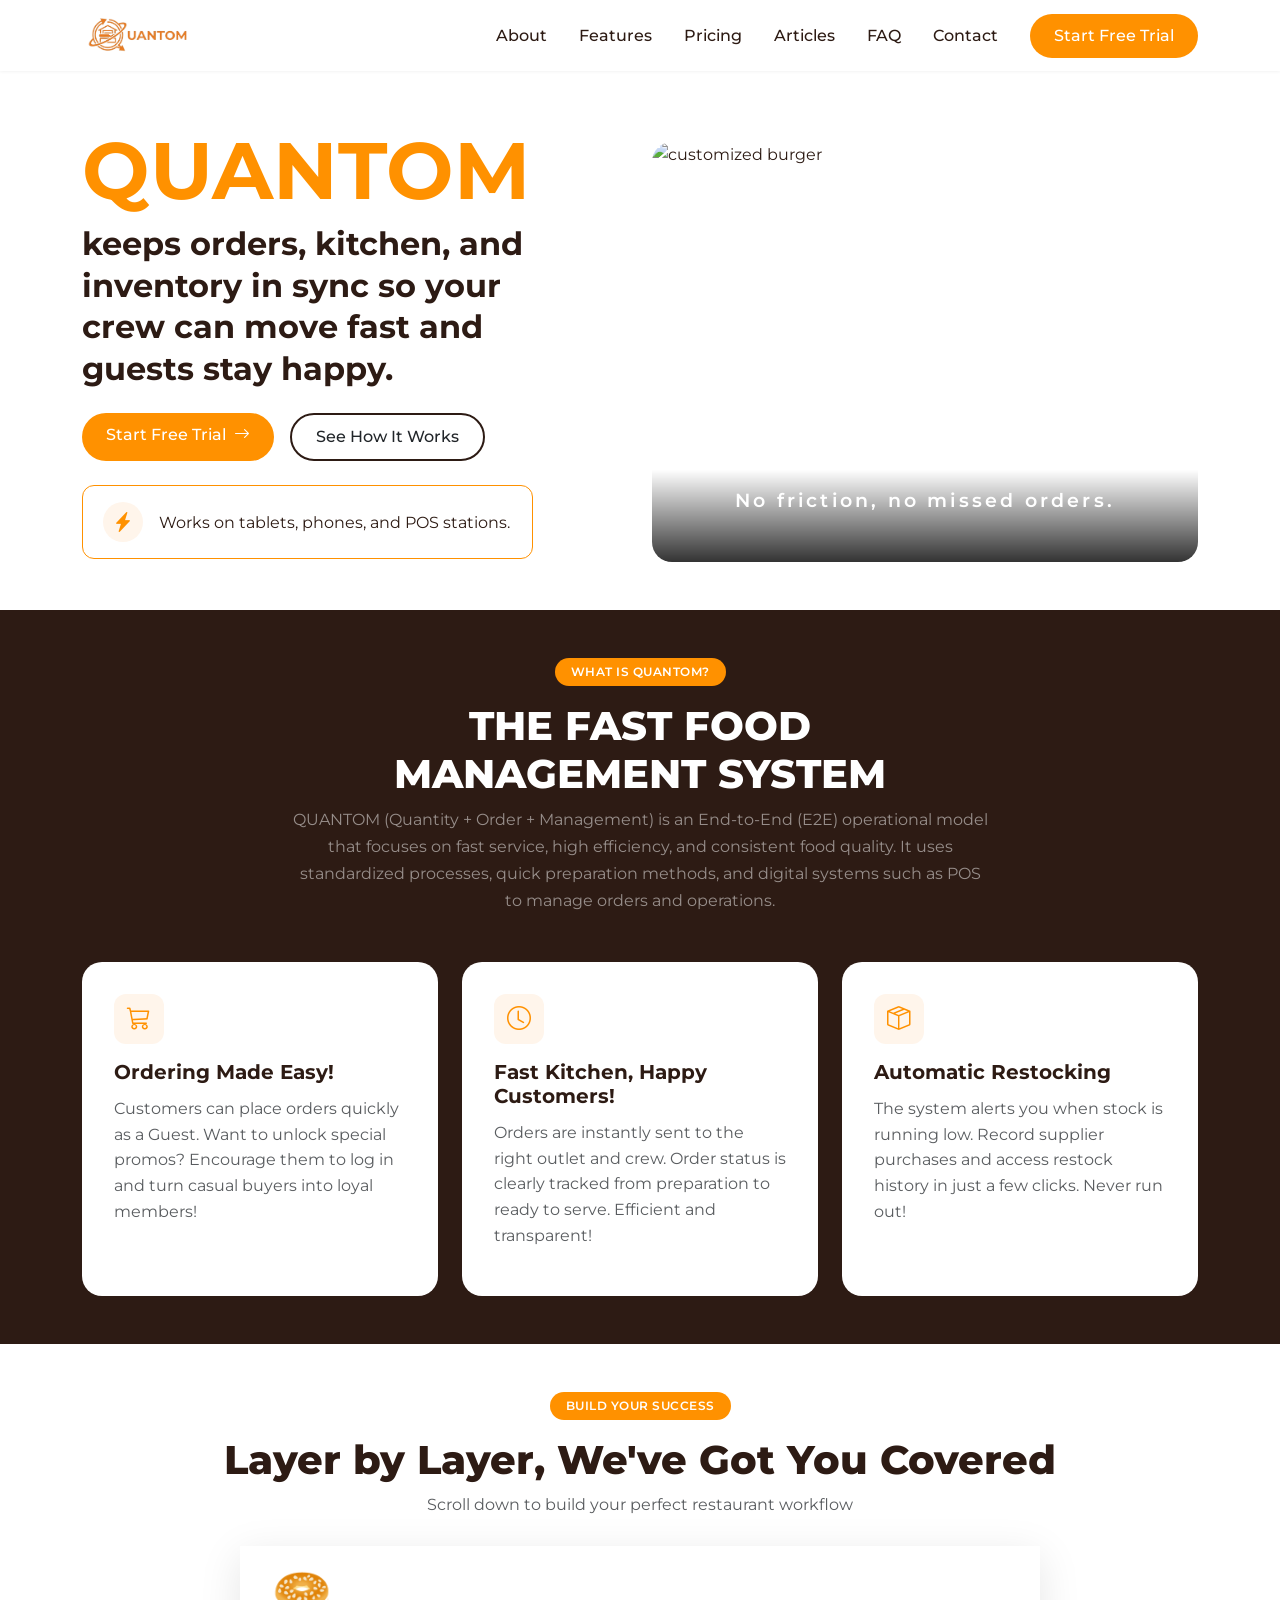
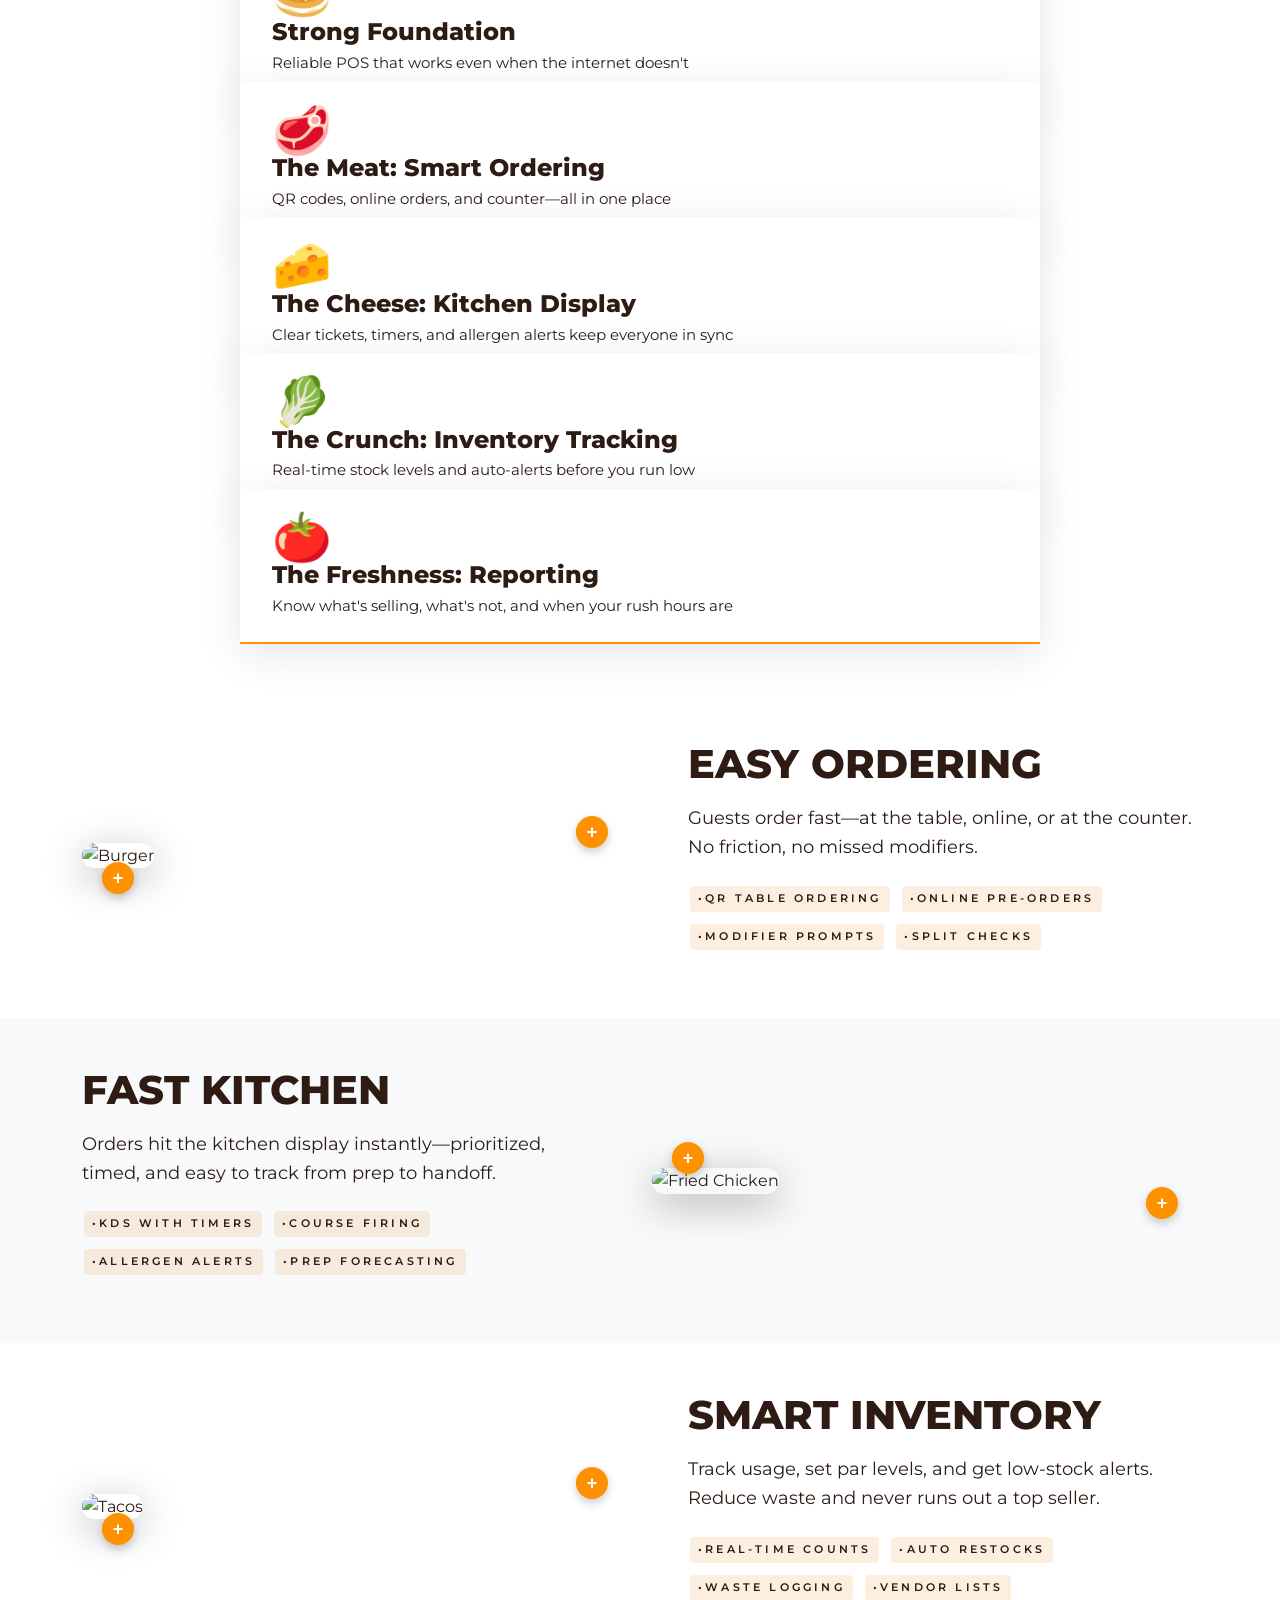
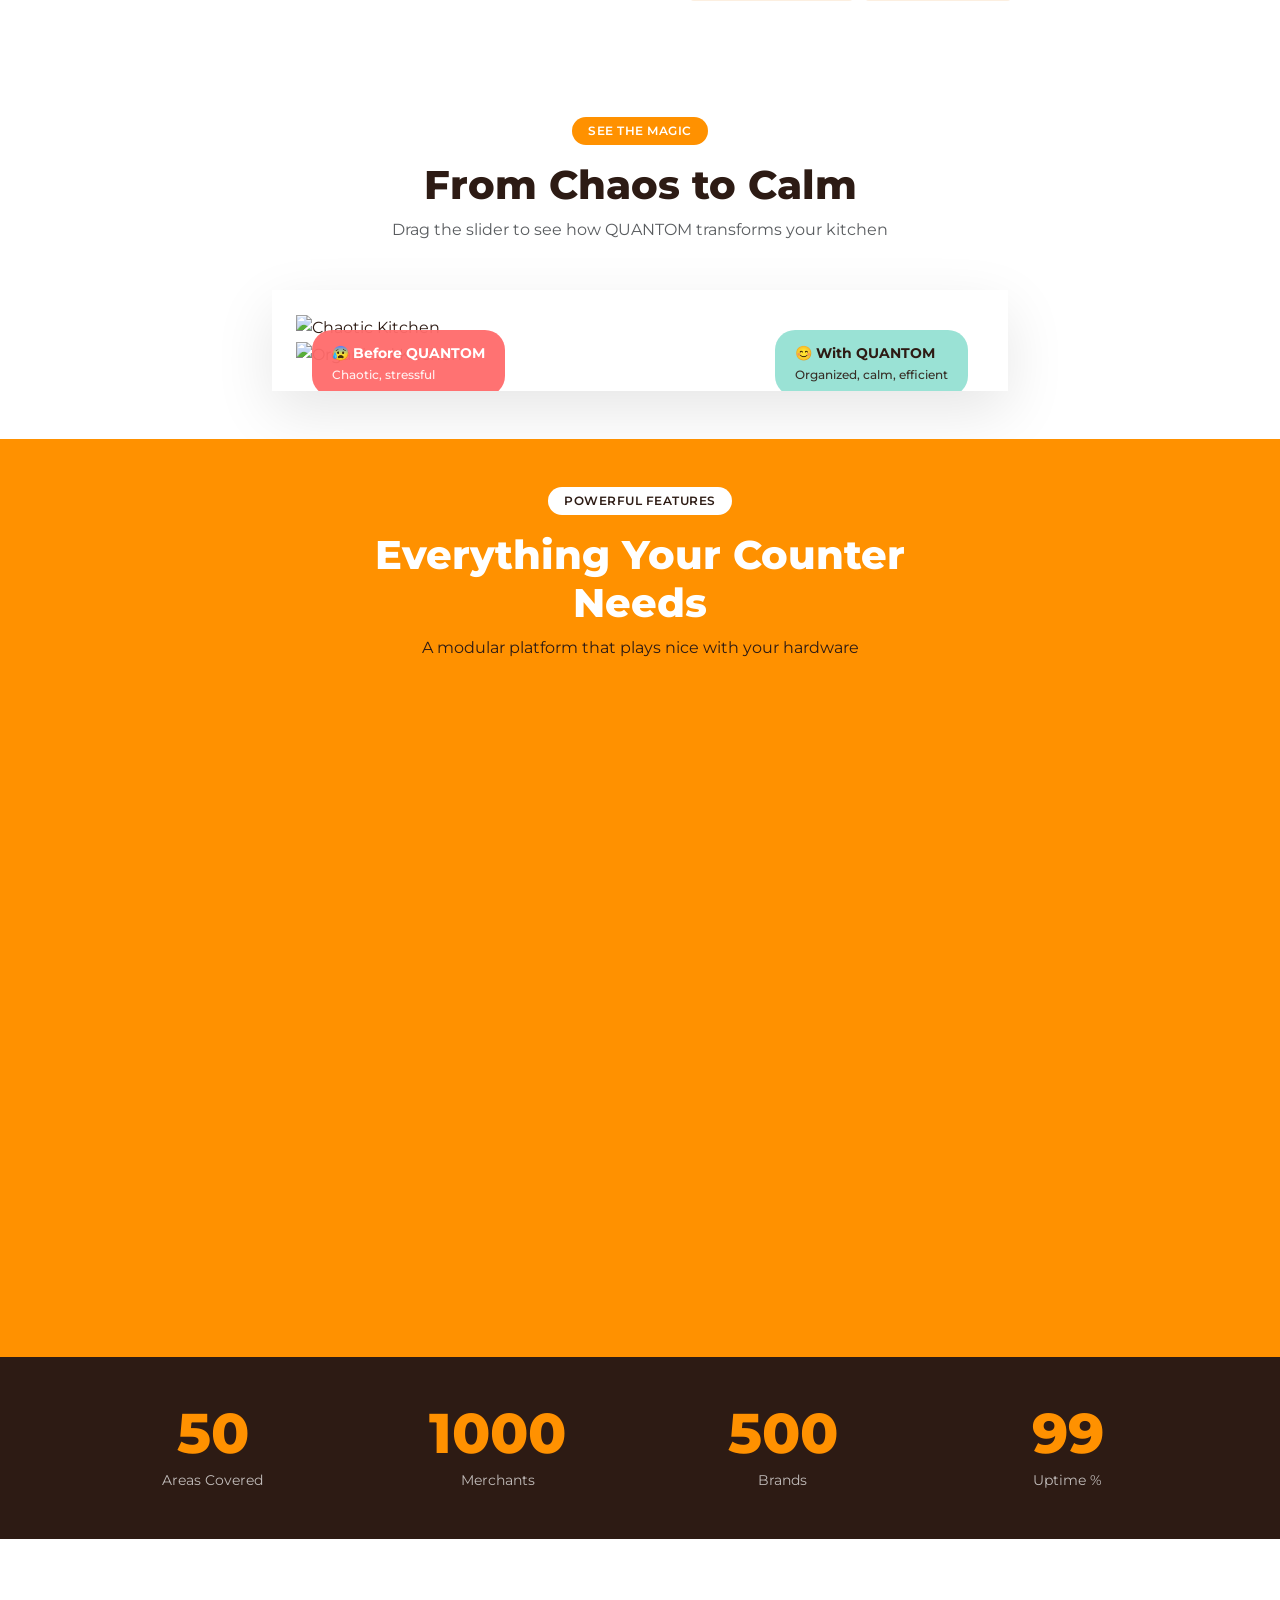
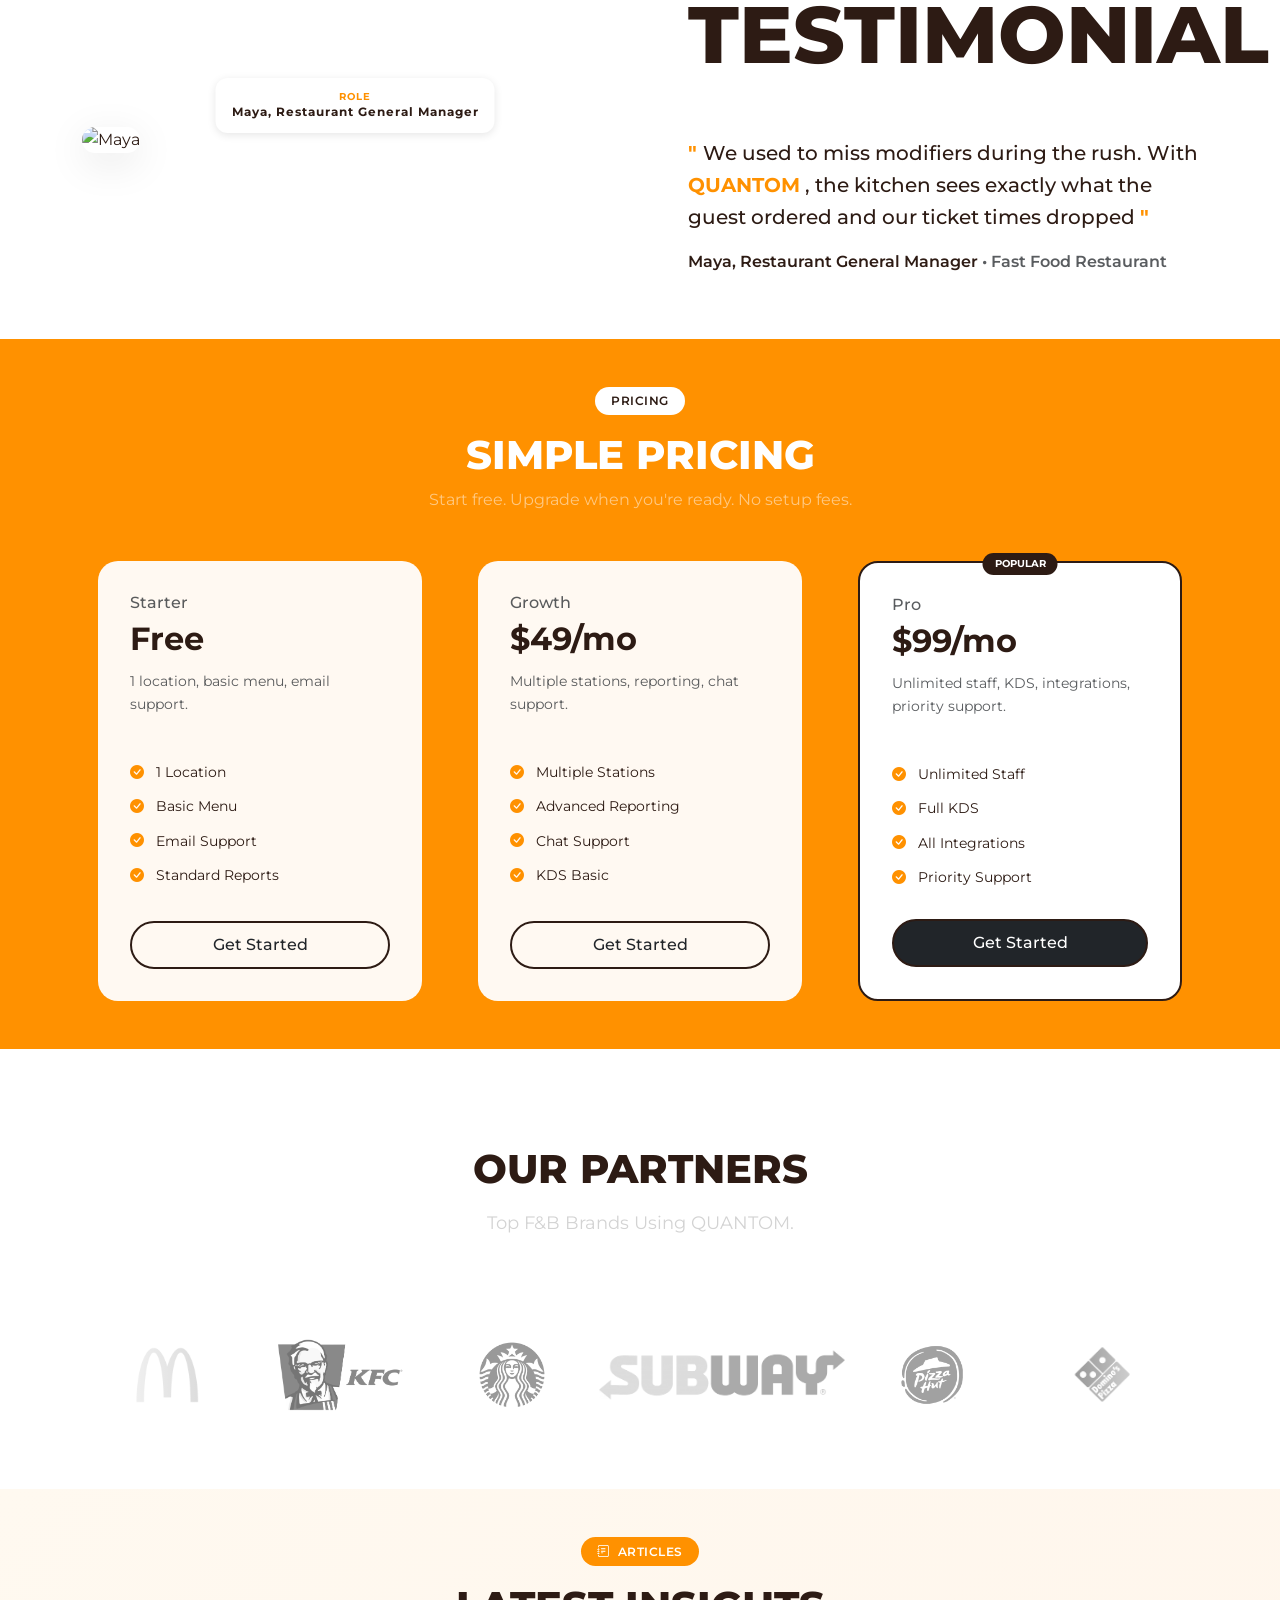
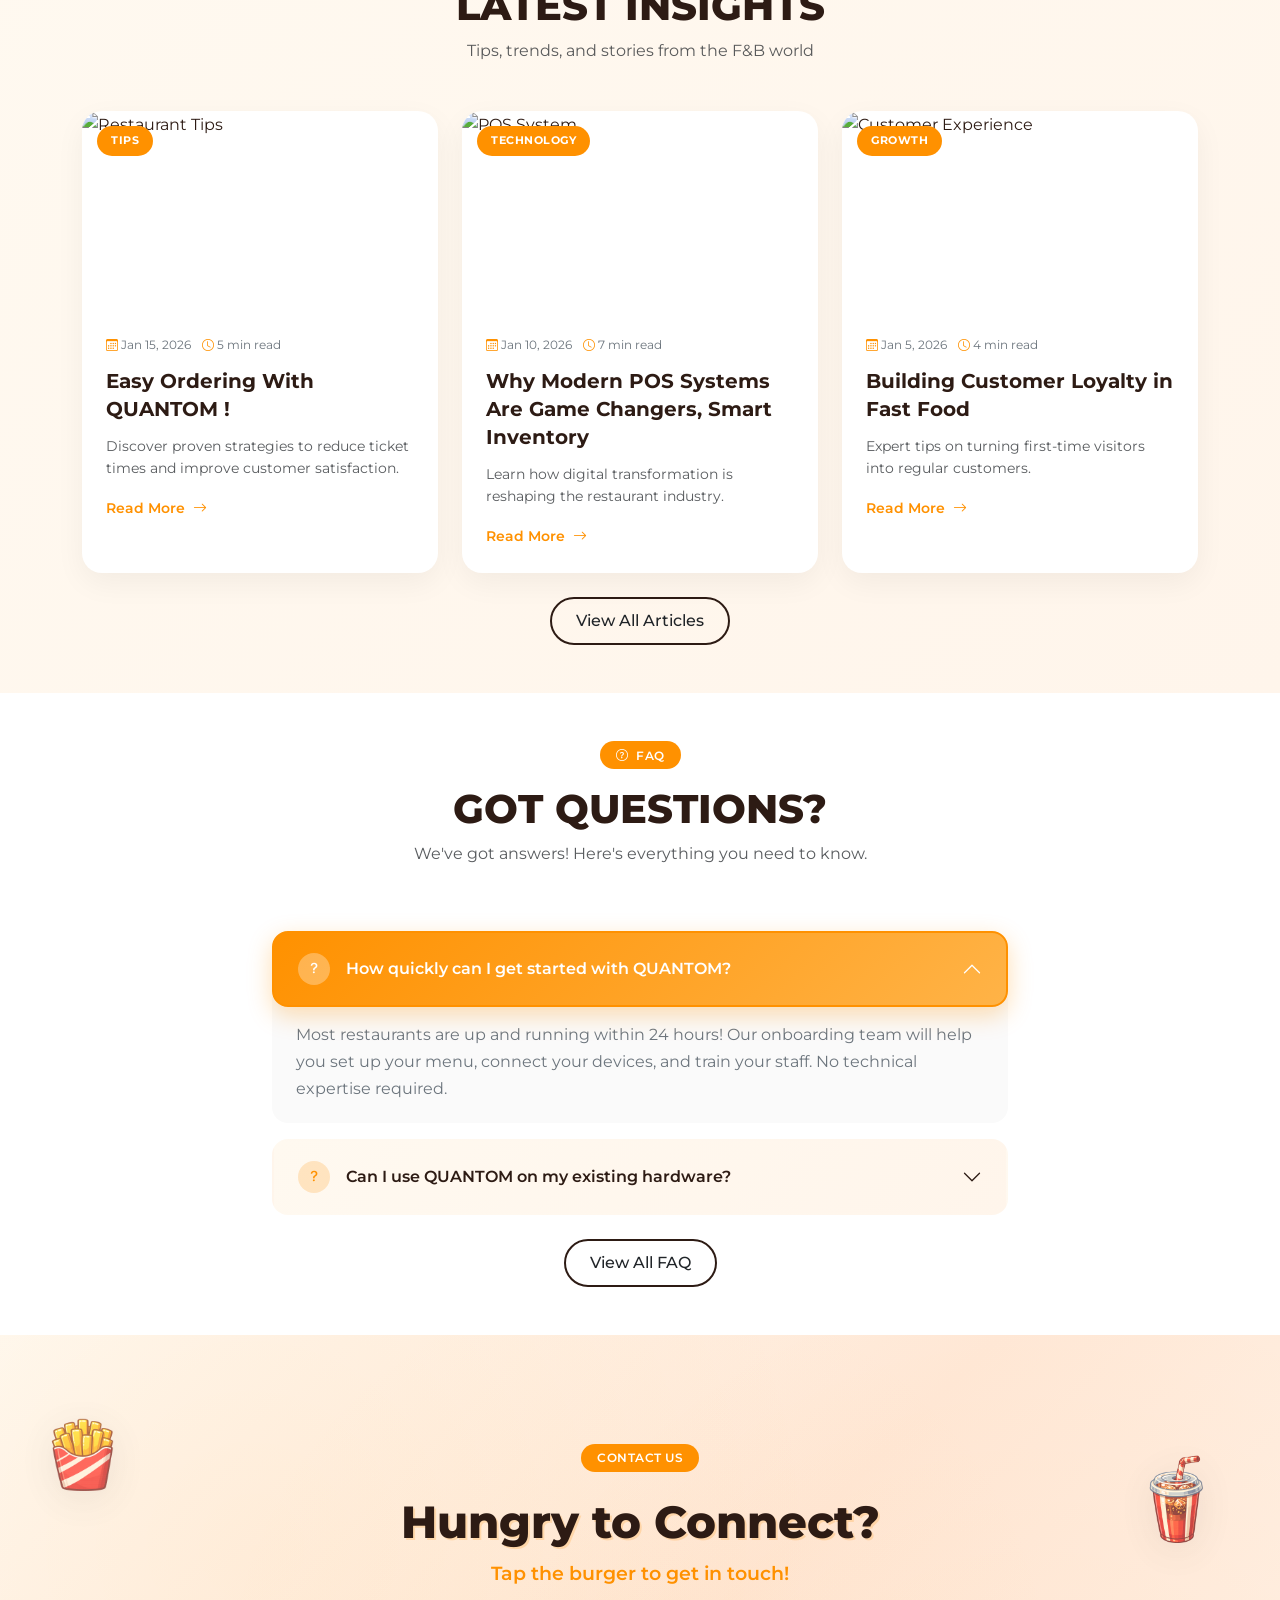
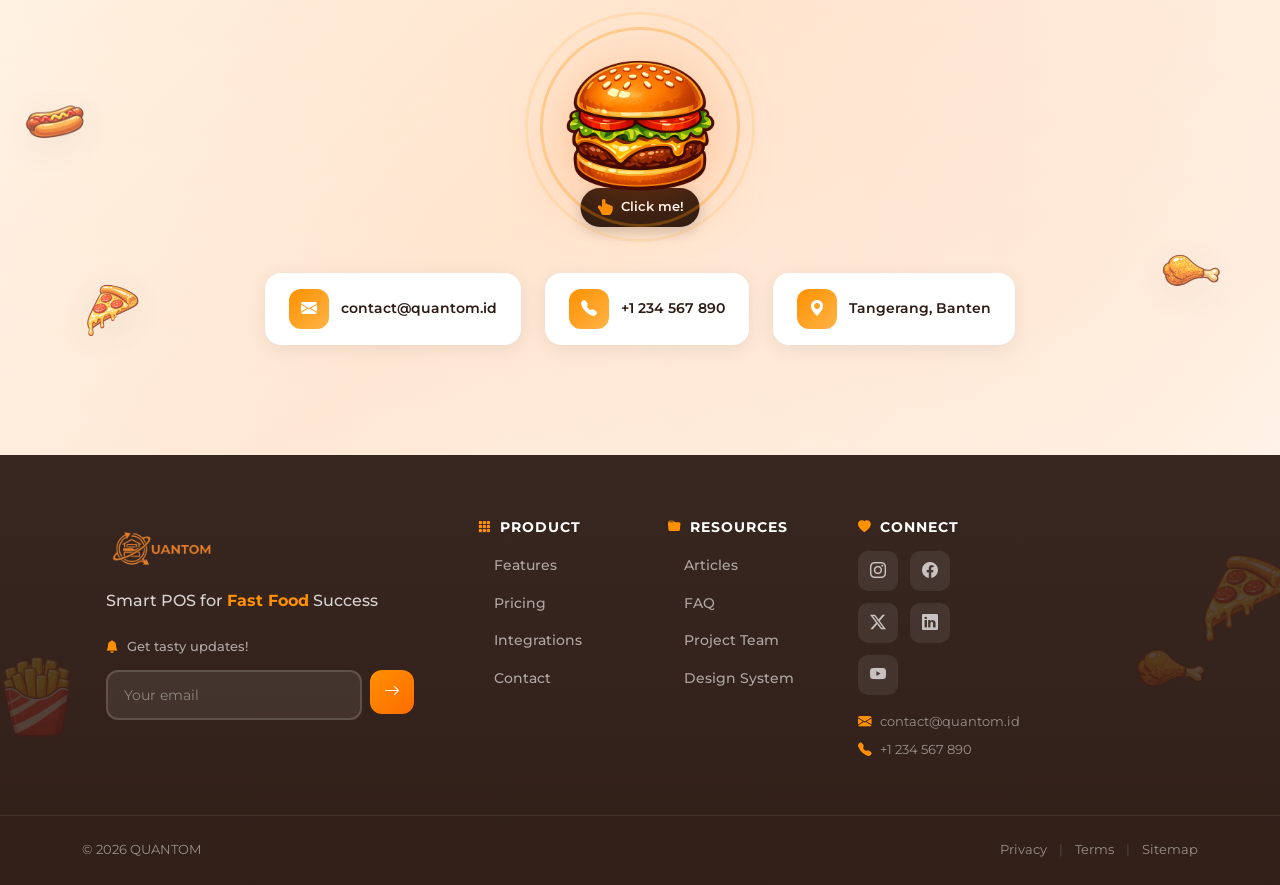
==== commit c45a6cd2: "Add files via upload" ====
--- a/index.html
+++ b/index.html
@@ -37,7 +37,7 @@
                         <li class="nav-item"><a class="nav-link" href="#faq">FAQ</a></li>
                         <li class="nav-item"><a class="nav-link" href="#contact">Contact</a></li>
                         <li class="nav-item ms-lg-3">
-                            <a href="#" class="btn btn-primary btn-orange">Start Free Trial</a>
+                            <a href="#pricing" class="btn btn-primary btn-orange">Start Free Trial</a>
                         </li>
                     </ul>
                 </div>
@@ -370,11 +370,11 @@
                     </div>
                     
                     <!-- Staff Accounts -->
-                    <div class="counter-feature-card" data-feature="reporting" data-aos="flip-left" data-aos-duration="400">
+                    <div class="counter-feature-card mb-3" data-feature="reporting" data-aos="flip-left" data-aos-duration="400">
                         <div class="feature-card-front">
                             <div class="feature-icon-wrap">
                                 <div class="feature-icon-bg">
-                                    <i class="bi bi-graph-up-arrow"></i>
+                                    <i class="bi bi-person"></i>
                                 </div>                      
                             </div>
                             <h5>Staff Accounts</h5>
@@ -609,8 +609,6 @@
             </container>
         </section>
         
-
-        <!-- CTA Section -->
 
         <!-- Articles Section -->
         <section class="articles-section py-5" id="articles">
@@ -885,9 +883,7 @@
             </div>
         </section>
 
-        <!-- ============================================ -->
-        <!-- NEW REDESIGNED FOOTER SECTION               -->
-        <!-- ============================================ -->
+
         <footer class="footer-section-new">
             <!-- Background Image with Overlay -->
             <div class="footer-bg-image"></div>
--- a/assets/css/style.css
+++ b/assets/css/style.css
@@ -1,5 +1,3 @@
-/* QUANTOM Website Styles - Enhanced with Cute & Intriguing Design */
-
 :root {
     --orange: #FF9100;
     --orange-light: #FFB347;
@@ -27,7 +25,6 @@
     overflow-x: hidden;
 }
 
-/* Navbar */
 .navbar {
     padding: 0.5rem 0;
     box-shadow: 0 1px 3px rgba(0,0,0,0.05);
@@ -60,7 +57,6 @@
     color: #FF9100 !important;
 }
 
-/* Buttons */
 .btn-orange {
     background-color: #FF9100;
     border-color: #FF9100;
@@ -90,7 +86,6 @@
     color: white;
 }
 
-/* Badges */
 .badge-orange {
     background-color: #FF9100;
     color: white;
@@ -112,17 +107,12 @@
 }
 
 .badge-feature, .badge-benefit {
-    /* 1. Force a perfect circle */
     width: 32px;
     height: 32px;
     padding: 0;
-    
-    /* 2. Notification Look */
-    background-color: #FF9100; /* Solid orange */
-    color: #FF9100;              /* White icon/text */
-    border-radius: 50%;        /* Keeps it circular */
-    
-    /* 3. Layout & Positioning */
+    background-color: #FF9100;
+    color: #FF9100;
+    border-radius: 50%;
     display: flex;
     flex-direction: column;
     justify-content: center;
@@ -144,14 +134,12 @@
     font-weight: bold;
     color: white;
     position: absolute;
-    /* Center it perfectly */
     top: 50%;
     left: 50%;
     transform: translate(-50%, -50%);
     transition: opacity 0.2s;
 }
 
-/* HOVER STATE */
 .badge-feature:hover, .badge-benefit:hover {
     max-width: 250px;
     width: auto;
@@ -256,8 +244,6 @@
     transform: translateX(-50%);
 }
 
-
-/* Position helpers */
 .top-left {
     top: 20px;
     left: 20px;
@@ -284,7 +270,6 @@
     transform: translateX(-50%);
 }
 
-/* Hero Section*/
 .hero-section {
     padding: 4rem 0;
     background-color: var(--white);
@@ -357,7 +342,6 @@
     font-size: 2rem;
 }
 
-/* What is QUANTOM Section */
 .what-is-section {
     background-color: #2D1B14;
     padding: 5rem 0;
@@ -404,8 +388,6 @@
     margin-bottom: 0.75rem;
 }
 
-
-/* Burger stack Section */
 .burger-stack-section {
     background: linear-gradient(135deg, var(--warm-cream) 0%, var(--warm-white) 100%);
     padding: 6rem 0;
@@ -449,7 +431,6 @@
     font-size: 0.95rem;
 }
 
-/* Feature Detail Section */
 .feature-detail-section {
     padding: 5rem 0;
 }
@@ -478,9 +459,9 @@
 }
 
 .tag{
-background-color: rgba(235, 150, 50, 0.15); /* Faint orange */
-  color: #2D1B14; /* Darker orange for the text */
-  border-radius: 4px; /* Slightly less round */
+background-color: rgba(235, 150, 50, 0.15);
+  color: #2D1B14;
+  border-radius: 4px;
   padding: 4px 8px;
   margin: 0px 2px 4px 2px;
   font-weight: 600;
@@ -499,9 +480,6 @@
     color: var(--orange-dark);
 }
 
-
-
-/*Chaos To Calm Slider Section */
 .slider-container {
     background: white;
     padding: 1.5rem;
@@ -542,11 +520,6 @@
     opacity: 0.9;
 }
 
-
-
-
-
-/* Counter Needs Section */
 .counter-needs-section {
     background: #FF9100;
     padding: 6rem 0;
@@ -696,8 +669,6 @@
     font-weight: 600;
 }
 
-
-/* Setup Section */
 .setup-section {
     padding: 5rem 0;
     background-color: var(--white);
@@ -738,7 +709,6 @@
     margin-bottom: 0.25rem;
 }
 
-/* Stats Section */
 .stats-section {
     background-color: #2D1B14;
     padding: 4rem 0;
@@ -757,7 +727,6 @@
     margin-top: 0.5rem;
 }
 
-/* Testimonial Section */
 .testimonial-section {
     padding: 5rem 0;
     background-color: var(--white);
@@ -792,7 +761,6 @@
     color: #2D1B14;
 }
 
-/* Pricing Section */
 .pricing-section {
     background-color: #FF9100;
     padding: 5rem 0;
@@ -845,11 +813,6 @@
     margin-right: 0.5rem;
 }
 
-
-
-
-
-/* Working Partner Section*/
 .partners-title{
     font-size: 2.5rem;
     font-weight: 800;
@@ -871,7 +834,6 @@
     position: relative;
 }
 
-/* Gradient fade on the edges for a professional look */
 .logo-slider::before, .logo-slider::after {
     content: "";
     position: absolute;
@@ -912,10 +874,9 @@
 /* The Animation */
 @keyframes scroll {
     0% { transform: translateX(0); }
-    100% { transform: translateX(calc(-250px * 5)); } /* Move by width of half the logos */
-}
-
-/* Partner Logo Placeholders */
+    100% { transform: translateX(calc(-250px * 5)); }
+}
+
 .partner-logo {
     height: 8vh;
     min-height: 50px;
@@ -939,11 +900,6 @@
     transform: scale(1.05);
 }
 
-
-
-
-
-/* CTA Section */
 .cta-section {
     padding: 5rem 0;
     background-color: var(--white);
@@ -953,7 +909,6 @@
     box-shadow: 0 10px 40px rgba(0,0,0,0.1);
 }
 
-/*Articles SECTION */
 .articles-section {
     padding: 5rem 0;
     background: linear-gradient(135deg, #FFF9F0 0%, #FFF5EB 100%);
@@ -1041,9 +996,6 @@
     gap: 0.75rem;
 }
 
-/* ============================================
-   FAQ SECTION
-   ============================================ */
 .faq-section {
     padding: 5rem 0;
     background: white;
@@ -1114,8 +1066,6 @@
     padding-top: 1.5rem;
 }
 
-
-/* --- Article Cards --- */
 .featured-card .article-title {
     font-size: 2.5rem; 
     line-height: 1.2;
@@ -1132,16 +1082,6 @@
 .featured-card .article-category {
     font-size: 0.9rem;
     margin-bottom: 1rem;
-}
-
-
-@media (max-width: 991.98px) {
-    .featured-card .article-title {
-        font-size: 1.75rem;
-    }
-    .featured-card .article-excerpt {
-        font-size: 1.1rem;
-    }
 }
 
 .article-card {
@@ -1173,7 +1113,7 @@
 }
 
 .article-card:hover img {
-    transform: scale(1.05); /* Subtle zoom on hover */
+    transform: scale(1.05);
 }
 
 .article-content {
@@ -1230,16 +1170,16 @@
 
 .ds-container {
     display: flex;
-    align-items: flex-start; /* CRITICAL: Prevents main content from shifting */
+    align-items: flex-start;
     min-height: 100vh;
     width: 100%;
 }
 
-/* Ensure the footer spans across the whole bottom */
+
 .ds-footer {
     width: 100%;
-    z-index: 10 !important; /* Keeps it above other relative elements */
-    position: relative; /* Ensures it follows the flow of the document */
+    z-index: 10 !important;
+    position: relative;
 }
 
 
@@ -1248,45 +1188,33 @@
     background: var(--white);
     border-right: 1px solid rgba(0,0,0,0.05);
     padding: 2rem 1.5rem;
-    position: sticky;      
-    top: 0;               /* Sticks to the top of the screen */
-    height: 100vh;        /* Full viewport height */
-    overflow-y: auto;     /* Scroll inside sidebar if links are many */
-    flex-shrink: 0;
-}
-
-/* 3. Content Area - Using calc() to prevent overflow */
+    position: sticky;
+    top: 70px;
+    height: calc(100vh - 70px); 
+    overflow-y: auto;
+    z-index: 1000;
+}
+
+.ds-layout-wrapper {
+    min-height: 100vh;
+    display: flex;
+    flex-direction: column;
+}
+
 .ds-content {
-    flex: 1;
-    padding: 2rem;
-    margin-top: 0;
-}
-
-/* 4. Fix for Mobile - Stack them instead of overlapping */
-@media (max-width: 992px) {
-    .ds-sidebar {
-        position: relative; /* Revert to normal flow */
-        width: 100%;
-        height: auto;
-        border-right: none;
-        border-bottom: 1px solid rgba(0,0,0,0.1);
-    }
-    
-    .ds-content {
-        margin-left: 0;
-        width: 100%;
-        padding: 2rem 1rem;
-    }
-}
-
-/* 5. Fix for Inner Sections (Grid) */
+    padding: 3rem;
+    background: #fdfdfd;
+    min-height: calc(100vh - 70px);
+}
+
+
 .ds-section .row {
     margin-right: 0;
     margin-left: 0;
 }
 
 .icon-sample {
-    margin-bottom: 20px; /* Space between icons */
+    margin-bottom: 20px;
 }
 
 
@@ -1361,7 +1289,6 @@
     z-index: 3 !important;
 }
 
-/* --- Visual & Principle Cards --- */
 .principle-card {
     padding: 2.5rem;
     background: var(--light-bg);
@@ -1382,7 +1309,6 @@
     margin-bottom: 1rem;
 }
 
-/* --- Typography Spec --- */
 .type-row {
     display: flex;
     align-items: center;
@@ -1398,7 +1324,6 @@
     text-transform: uppercase;
 }
 
-/* --- Color Grid --- */
 .color-grid {
     display: grid;
     grid-template-columns: repeat(auto-fit, minmax(250px, 1fr));
@@ -1425,10 +1350,9 @@
     font-size: 0.9rem;
 }
 
-/* --- Components: Adjusted to your main site style --- */
 .btn-ds {
     padding: 14px 32px;
-    border-radius: 50px; /* High radius as per your design */
+    border-radius: 50px;
     font-weight: 700;
     transition: all 0.3s cubic-bezier(0.175, 0.885, 0.32, 1.275);
     border: none;
@@ -1464,7 +1388,6 @@
     font-weight: 800;
 }
 
-/* --- Iconography --- */
 .icon-sample {
     padding: 2rem;
     background: var(--light-bg);
@@ -1481,7 +1404,6 @@
 
 .icon-sample i { font-size: 2rem; margin-bottom: 10px; display: block; }
 
-/* --- Motion & Interaction --- */
 .scale-box {
     display: inline-block;
     padding: 2.5rem 5rem;
@@ -1520,7 +1442,6 @@
     pointer-events: none;
 }
 
-/* Floating Food Decorations in Contact */
 .contact-float-decoration {
     position: absolute;
     pointer-events: none;
@@ -1576,7 +1497,6 @@
     75% { transform: translateY(-20px) rotate(2deg); }
 }
 
-/* Burger Trigger View */
 .contact-container {
     position: relative;
     z-index: 10;
@@ -1610,7 +1530,6 @@
     margin-bottom: 2rem;
 }
 
-/* Burger Button */
 .burger-button-wrapper {
     position: relative;
     display: inline-block;
@@ -1650,7 +1569,6 @@
     transform: scale(0.95);
 }
 
-/* Pulse Rings */
 .burger-pulse-ring {
     position: absolute;
     top: 50%;
@@ -1676,7 +1594,6 @@
     100% { transform: translate(-50%, -50%) scale(1.5); opacity: 0; }
 }
 
-/* Click Hint */
 .click-hint {
     position: absolute;
     bottom: -10px;
@@ -1706,7 +1623,6 @@
     50% { transform: translateX(-50%) translateY(-10px); }
 }
 
-/* Quick Info Cards */
 .contact-quick-cards {
     display: flex;
     justify-content: center;
@@ -1746,10 +1662,6 @@
     font-size: 1rem;
     flex-shrink: 0;
 }
-
-/* ============================================
-   CONTACT FORM VIEW
-   ============================================ */
 
 .contact-form-view {
     max-width: 700px;
@@ -1788,7 +1700,6 @@
     transform: translateX(-5px);
 }
 
-/* Form Card */
 .contact-form-card {
     background: white;
     border-radius: 28px;
@@ -1835,7 +1746,6 @@
     font-size: 0.9rem;
 }
 
-/* Topic Chips */
 .topic-chips {
     display: flex;
     flex-wrap: wrap;
@@ -1876,7 +1786,6 @@
     font-size: 1.1rem;
 }
 
-/* Form Inputs */
 .form-group {
     position: relative;
 }
@@ -1925,7 +1834,6 @@
     min-height: 120px;
 }
 
-/* Input Focus Animation Line */
 .input-focus-line {
     position: absolute;
     bottom: 0;
@@ -1943,7 +1851,6 @@
     width: calc(100% - 4px);
 }
 
-/* Submit Button with Ripple */
 .btn-submit-new {
     position: relative;
     width: 100%;
@@ -1992,7 +1899,6 @@
     transform: translateX(3px);
 }
 
-/* Ripple Effect */
 .ripple-effect {
     position: absolute;
     border-radius: 50%;
@@ -2013,10 +1919,6 @@
     }
 }
 
-/* ============================================
-   CONTACT SUCCESS VIEW
-   ============================================ */
-
 .contact-success-view {
     text-align: center;
     padding: 3rem;
@@ -2119,10 +2021,6 @@
     color: white;
     transform: translateY(-2px);
 }
-
-/* ============================================
-   NEW REDESIGNED FOOTER SECTION
-   ============================================ */
 
 .footer-section-new {
     position: relative;
@@ -2148,7 +2046,6 @@
     background: linear-gradient(180deg, rgba(45, 27, 20, 0.95) 0%, rgba(45, 27, 20, 0.98) 100%);
 }
 
-/* Footer Floating Decorations */
 .footer-float-decoration {
     position: absolute;
     pointer-events: none;
@@ -2182,7 +2079,6 @@
     animation: floatFood 9s ease-in-out infinite 1s;
 }
 
-/* Scroll to Top Button */
 .scroll-to-top-btn {
     position: fixed;
     bottom: 30px;
@@ -2239,13 +2135,11 @@
     100% { transform: translate(-50%, -50%) scale(1.4); opacity: 0; }
 }
 
-/* Footer Content Wrapper */
 .footer-content-wrapper {
     position: relative;
     z-index: 5;
 }
 
-/* Partners Bar */
 .footer-partners-bar {
     background: rgba(255, 255, 255, 0.03);
     border-bottom: 1px solid rgba(255, 255, 255, 0.08);
@@ -2284,12 +2178,10 @@
     transform: scale(1.15);
 }
 
-/* Main Footer */
 .footer-main {
     padding: 3rem 0 2rem;
 }
 
-/* Brand Card */
 .footer-brand-card {
     padding: 1.5rem;
 }
@@ -2312,7 +2204,6 @@
     font-weight: 700;
 }
 
-/* Newsletter */
 .footer-newsletter-new {
     margin-top: 1rem;
 }
@@ -2380,7 +2271,6 @@
     transform: translateX(1px) scale(0.95);
 }
 
-/* Footer Links Card */
 .footer-links-card {
     padding: 1rem;
 }
@@ -2442,7 +2332,6 @@
     transform: translateX(0);
 }
 
-/* Social Icons */
 .footer-social-new {
     display: flex;
     gap: 0.75rem;
@@ -2492,7 +2381,6 @@
     z-index: 1;
 }
 
-/* Footer Contact Mini */
 .footer-contact-mini {
     color: rgba(255, 255, 255, 0.5);
     font-size: 0.8rem;
@@ -2510,7 +2398,6 @@
     font-size: 0.85rem;
 }
 
-/* Footer Bottom */
 .footer-bottom-new {
     border-top: 1px solid rgba(255, 255, 255, 0.08);
     padding: 1.5rem 0;
@@ -2572,7 +2459,6 @@
 .bg-cream { background-color: var(--ff-cream); }
 .bg-dark-brown { background-color: var(--ff-dark-brown); }
 
-/* Playful Orange Buttons */
 .btn-orange {
     background-color: var(#FF9100);
     color: white;
@@ -2587,7 +2473,6 @@
     box-shadow: 0 5px 15px rgba(255, 107, 0, 0.3);
 }
 
-/* Form Controls */
 .form-control:focus {
     box-shadow: 0 0 0 0.25rem rgba(255, 107, 0, 0.15);
     border-color: var(--ff-orange) !important;
@@ -2598,89 +2483,83 @@
     resize: none;
 }
 
-/* ============================================
-   RESPONSIVE
-   ============================================ */
+.ds-article-card{
+    width: 25vw !important;
+}
+
+.ds-counter-feature-card{
+    width: 25vw !important;
+}
 
 @media (max-width: 991.98px) {
+    .ds-container {
+        flex-direction: column;
+    }
+    .ds-sidebar {
+        position: relative; 
+        width: 100%;
+        height: auto;
+        border-right: none;
+        border-bottom: 1px solid rgba(0,0,0,0.1);
+        padding: 1.5rem;
+        top: 0;
+    }
+    .ds-content {
+        margin-left: 0;
+        width: 100%;
+        padding: 2rem 1rem;
+    }
+
     .hero-title { font-size: 1.75rem; }
     .section-title { font-size: 2rem; }
     .feature-title { font-size: 2rem; }
     .stat-number { font-size: 2.5rem; }
+    .contact-title-trigger { font-size: 2rem; }
+    .featured-card .article-title { font-size: 1.75rem; }
+    .featured-card .article-excerpt { font-size: 1.1rem; }
+    .burger-reveal-btn { width: 140px; height: 140px; }
+    .burger-pulse-ring { width: 160px; height: 160px; }
+    .burger-pulse-ring.ring-2 { width: 180px; height: 180px; }
+    .counter-features-grid { grid-template-columns: repeat(2, 1fr); }
+    .contact-float-decoration, .footer-float-decoration { display: none; }
     .contact-form-card { padding: 1.5rem; }
     .footer-social { justify-content: center; margin-top: 1rem; }
     .footer-bottom .text-md-end { text-align: center !important; }
-    
-    .contact-float-decoration { display: none; }
-    .contact-title-trigger { font-size: 2rem; }
-    .burger-reveal-btn { width: 140px; height: 140px; }
-    .burger-pulse-ring { width: 160px; height: 160px; }
-    .burger-pulse-ring.ring-2 { width: 180px; height: 180px; }
-    
-    .footer-float-decoration { display: none; }
     .footer-partner-logo { height: 28px; }
     .footer-bottom-inner { justify-content: center; text-align: center; }
 }
-
 @media (max-width: 767.98px) {
     .hero-section { padding: 2rem 0; }
-    
-    .what-is-section,
-    .feature-detail-section,
-    .counter-needs-section,
-    .setup-section,
-    .testimonial-section,
-    .pricing-section,
-    .cta-section,
-    .contact-section-new,
-    .articles-section,
+    .what-is-section, .feature-detail-section, .counter-needs-section, 
+    .setup-section, .testimonial-section, .pricing-section, 
+    .cta-section, .contact-section-new, .articles-section, 
     .faq-section {
         padding: 3rem 0;
     }
-    
+
     .section-title { font-size: 1.75rem; }
     .feature-title { font-size: 1.5rem; }
     .stat-number { font-size: 2rem; }
-    
-    .badge-feature,
-    .badge-benefit,
-    .badge-testimonial,
-    .badge-role {
+    .contact-title-trigger { font-size: 1.75rem; }
+    .contact-tagline { font-size: 1rem; }
+
+    .badge-feature, .badge-benefit, .badge-testimonial, .badge-role {
         font-size: 0.5rem;
         padding: 0.5rem 0.75rem;
     }
-    
-    .contact-title-trigger { font-size: 1.75rem; }
-    .contact-tagline { font-size: 1rem; }
-    .burger-reveal-btn { width: 120px; height: 120px; }
-    .burger-pulse-ring { width: 135px; height: 135px; }
-    .burger-pulse-ring.ring-2 { width: 155px; height: 155px; }
+
     .contact-quick-cards { flex-direction: column; align-items: center; }
     .quick-info-card { width: 100%; max-width: 280px; justify-content: center; }
     .contact-form-card { padding: 1.25rem; border-radius: 20px; }
     .topic-chips { justify-content: center; }
-    
+    .newsletter-form-new { max-width: 300px; margin: 0 auto; }
+    .burger-reveal-btn { width: 120px; height: 120px; }
+    .burger-pulse-ring { width: 135px; height: 135px; }
+    .burger-pulse-ring.ring-2 { width: 155px; height: 155px; }
+    .counter-features-grid { grid-template-columns: 1fr; }
     .footer-partner-logos { gap: 1rem; }
     .footer-partner-logo { height: 24px; }
     .footer-main { padding: 2rem 0 1rem; }
-    .footer-links-card { text-align: center; }
-    .footer-social-new { justify-content: center; }
-    .footer-contact-mini { text-align: center; }
-    .footer-contact-mini p { justify-content: center; }
-    .footer-brand-card { text-align: center; }
-    .newsletter-form-new { max-width: 300px; margin: 0 auto; }
-}
-
-/* Counter Features Grid Responsive */
-@media (max-width: 768px) {
-    .counter-features-grid {
-        grid-template-columns: 1fr;
-    }
-}
-
-@media (min-width: 769px) and (max-width: 991px) {
-    .counter-features-grid {
-        grid-template-columns: repeat(2, 1fr);
-    }
-}
-
+    .footer-links-card, .footer-brand-card, .footer-contact-mini { text-align: center; }
+    .footer-social-new, .footer-contact-mini p { justify-content: center; }
+}
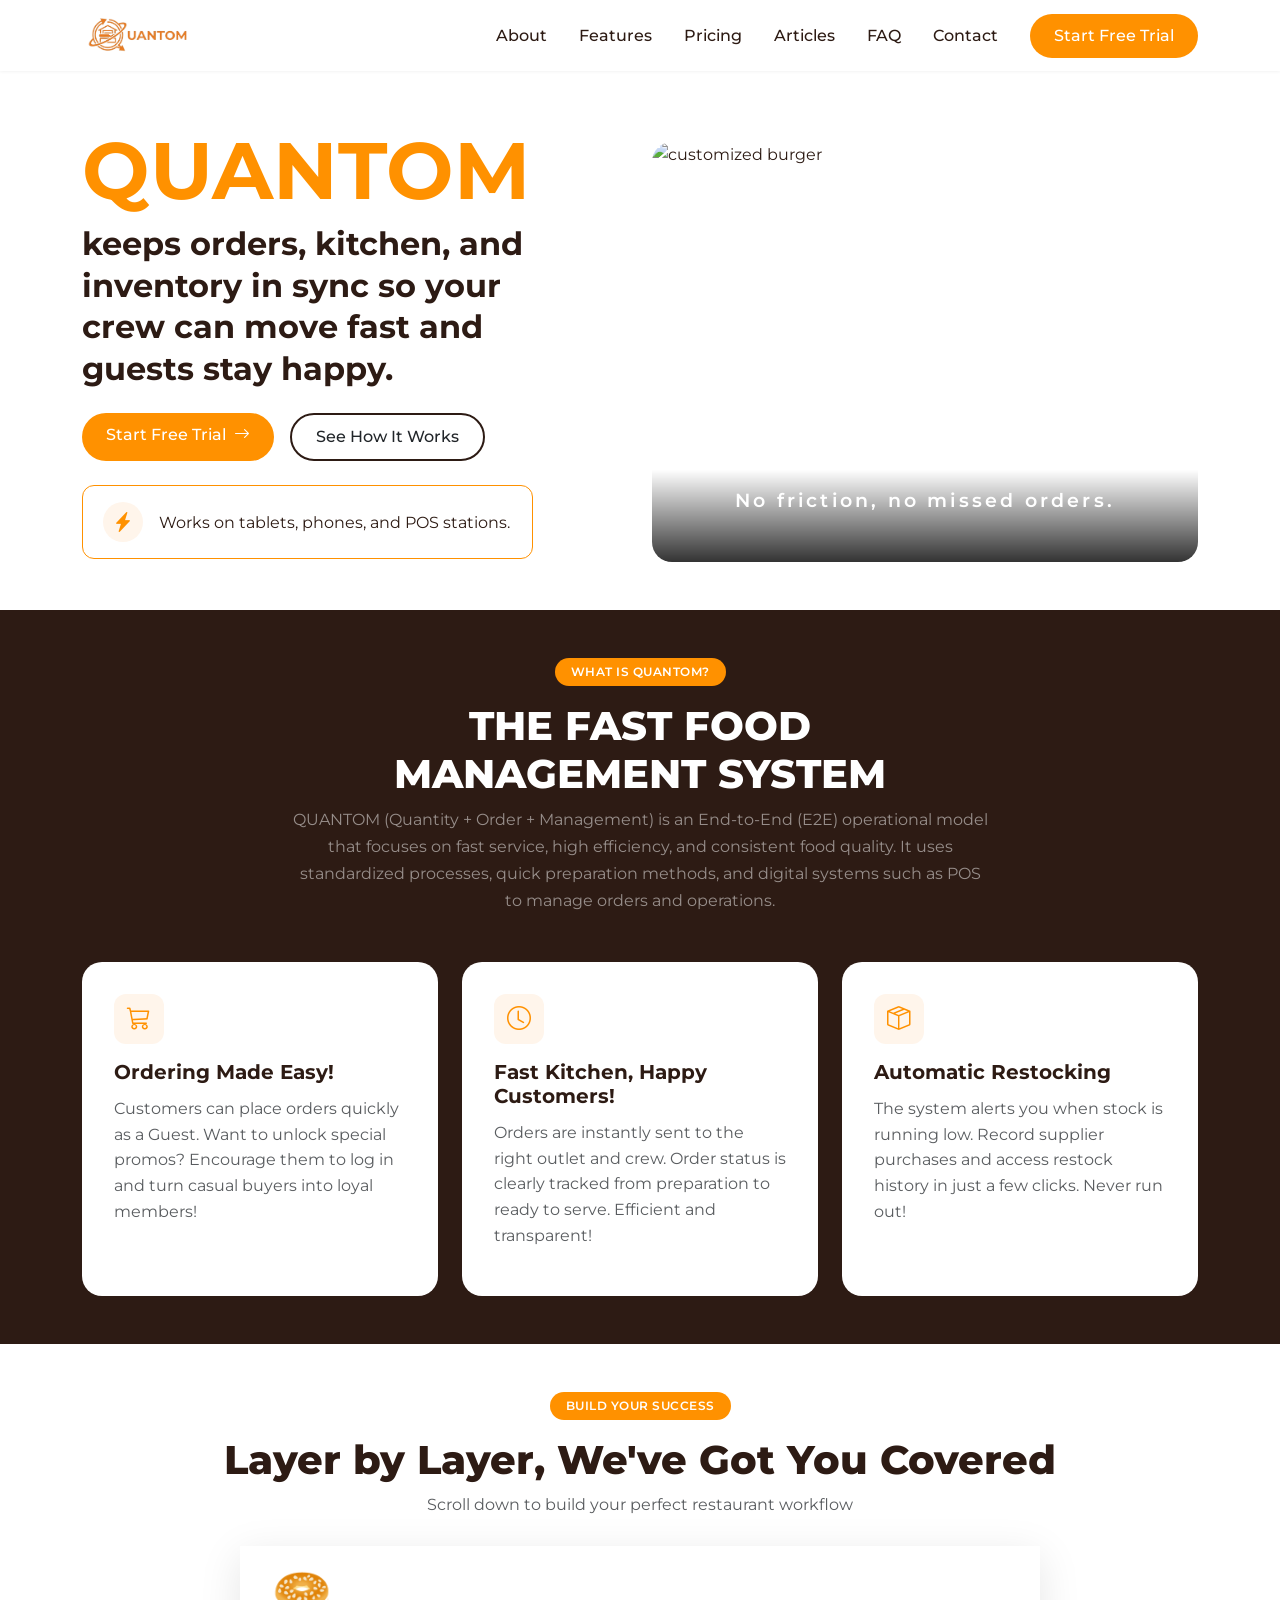
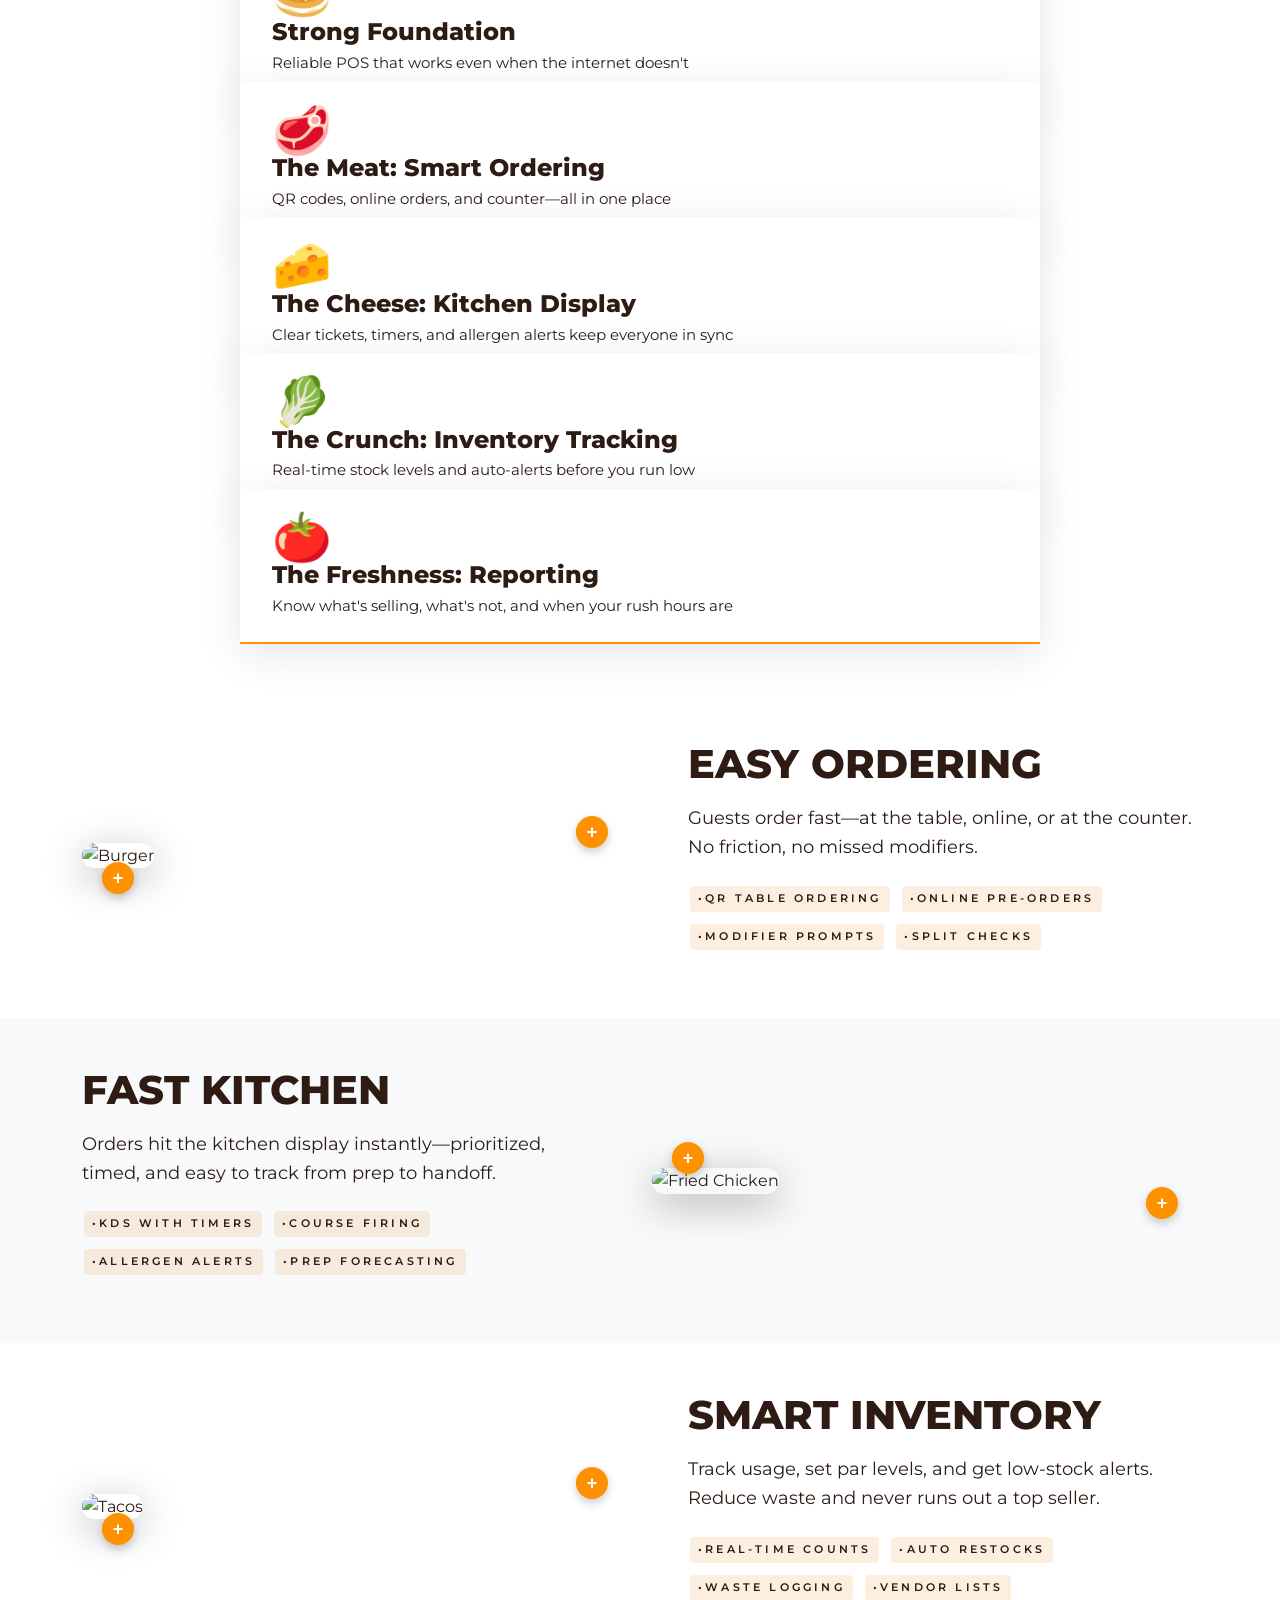
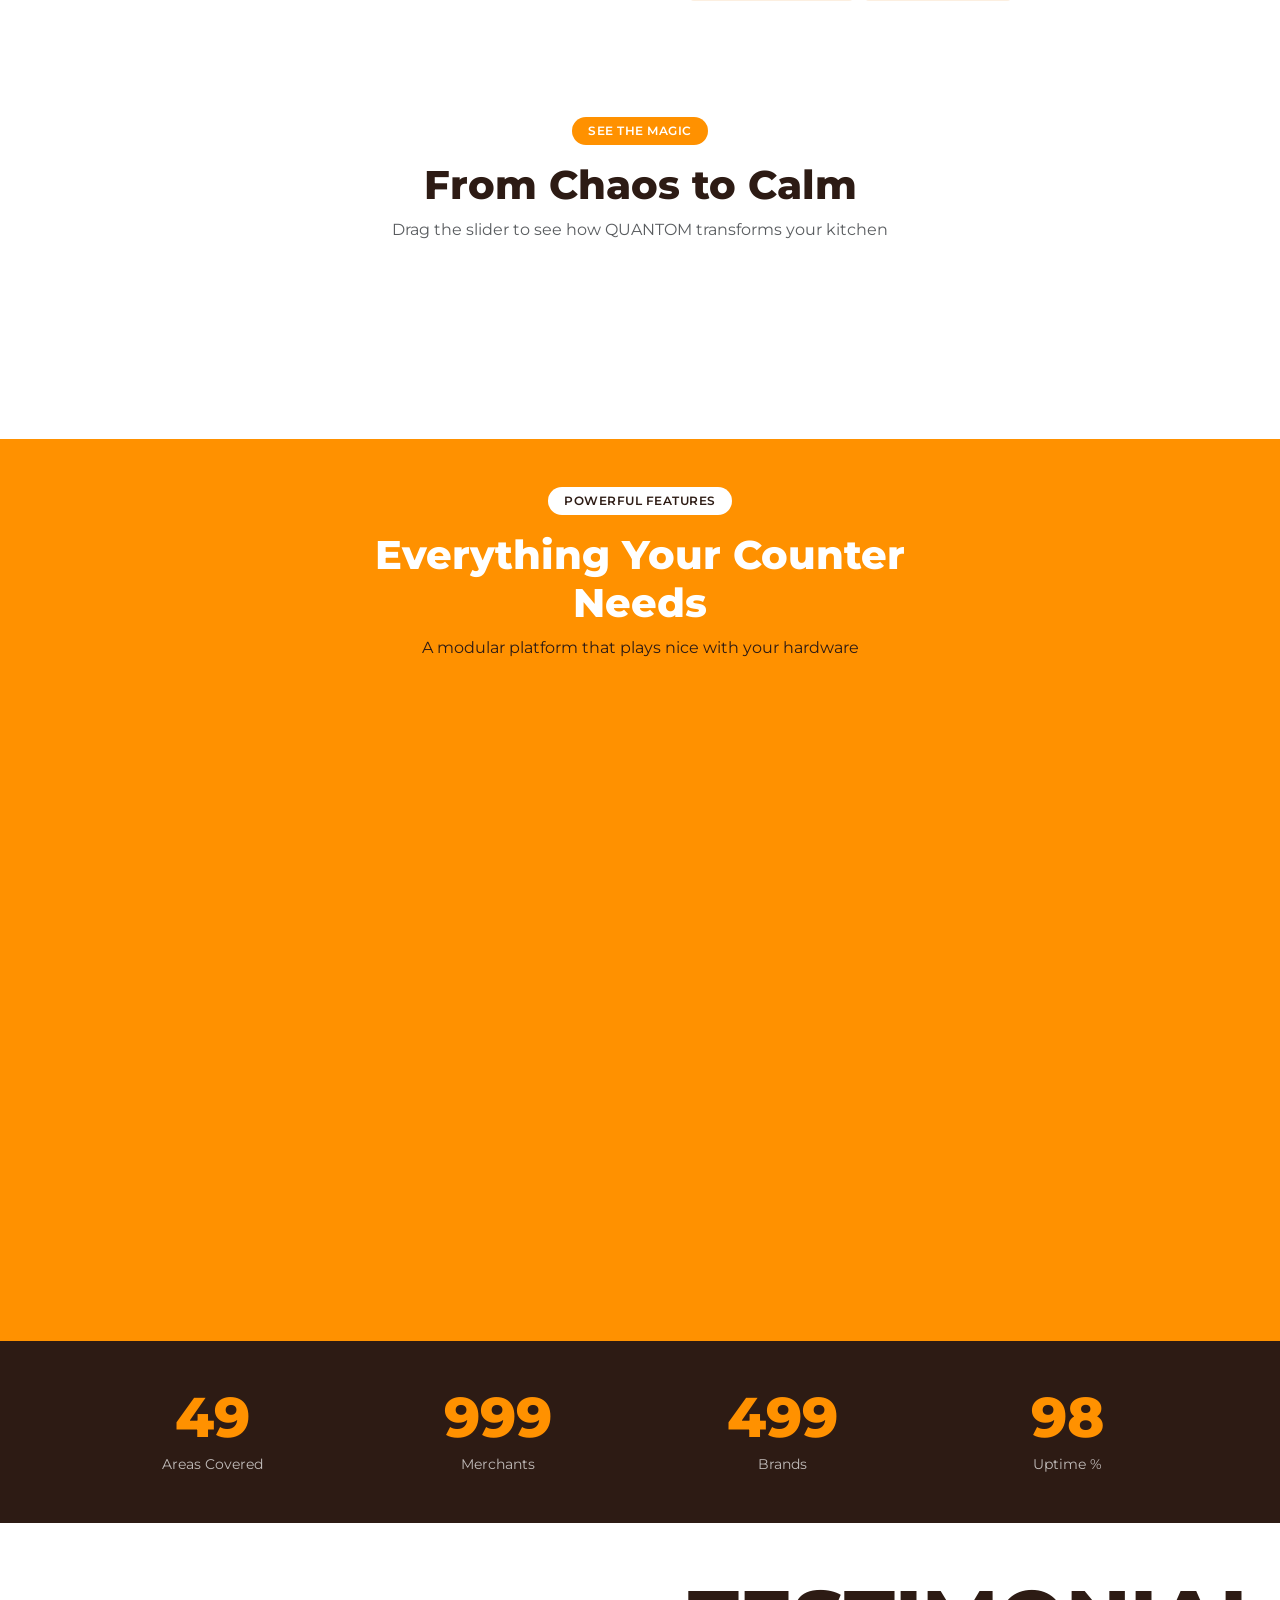
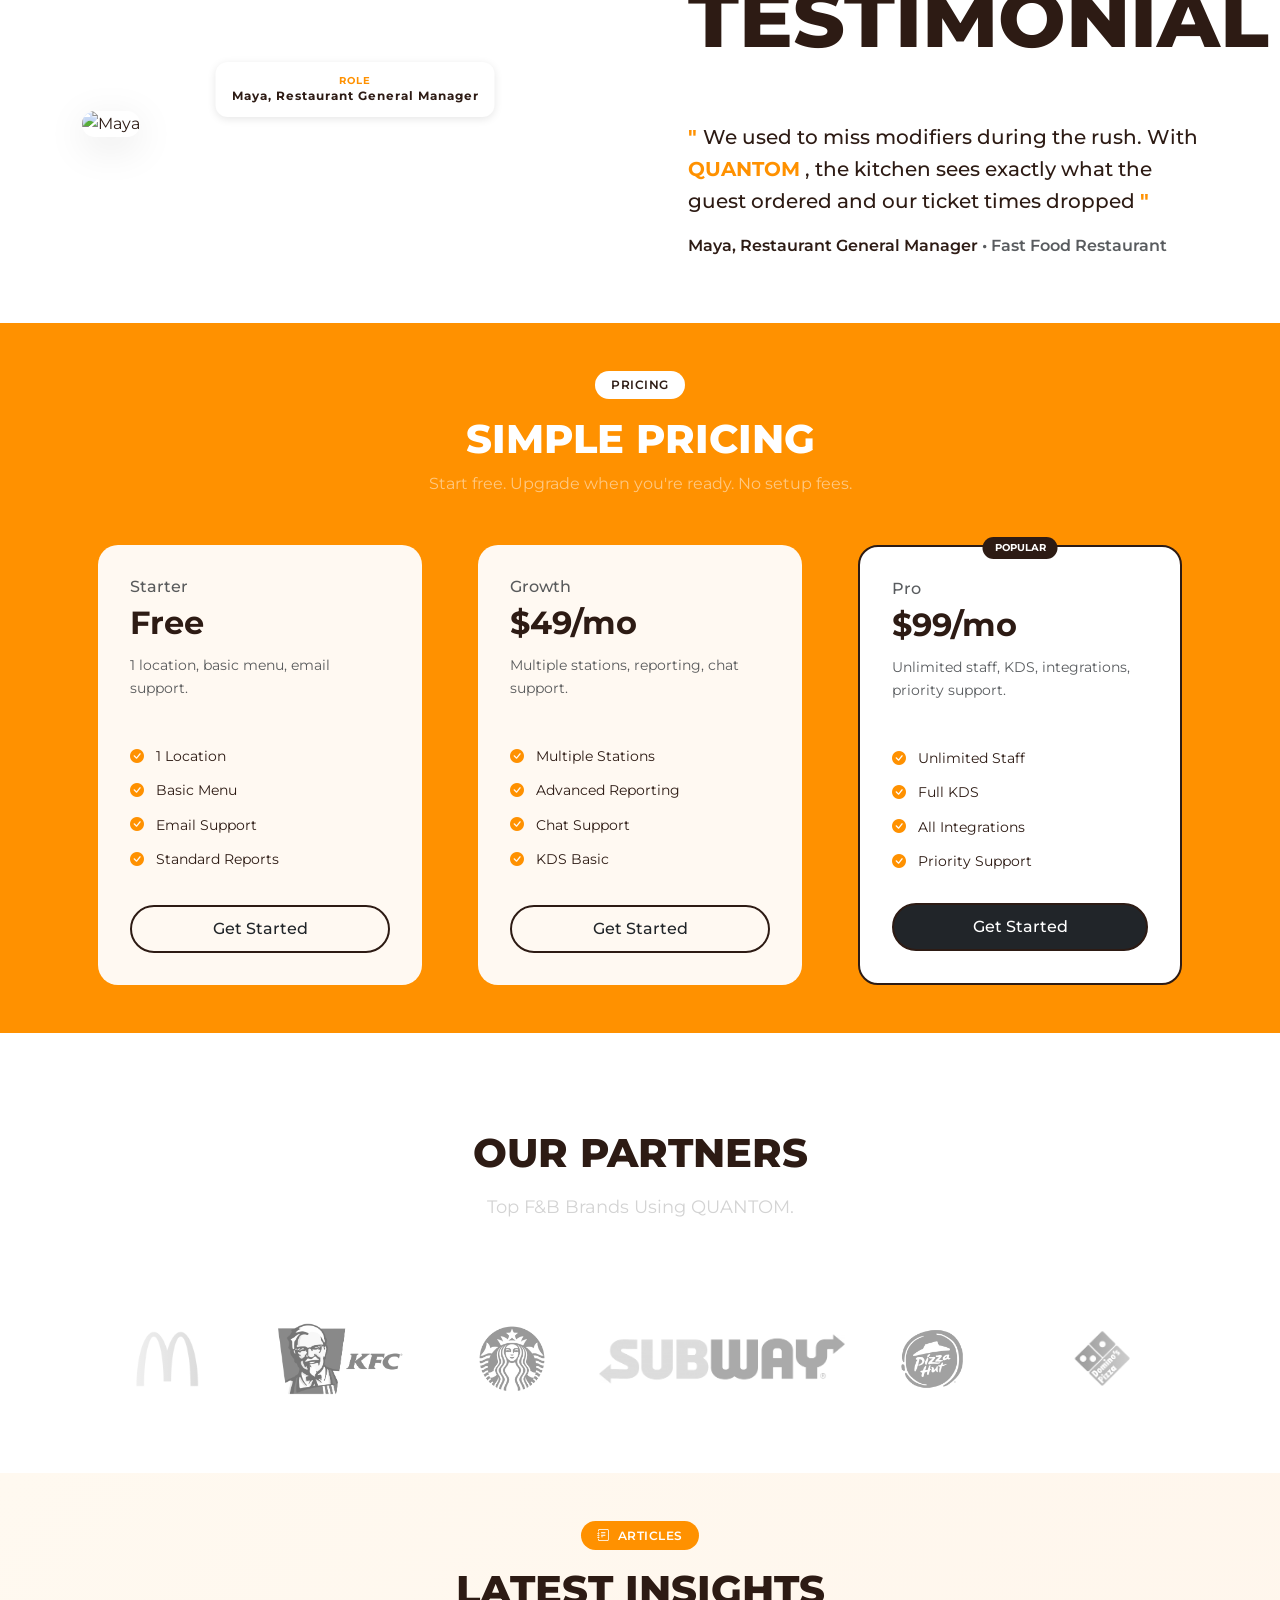
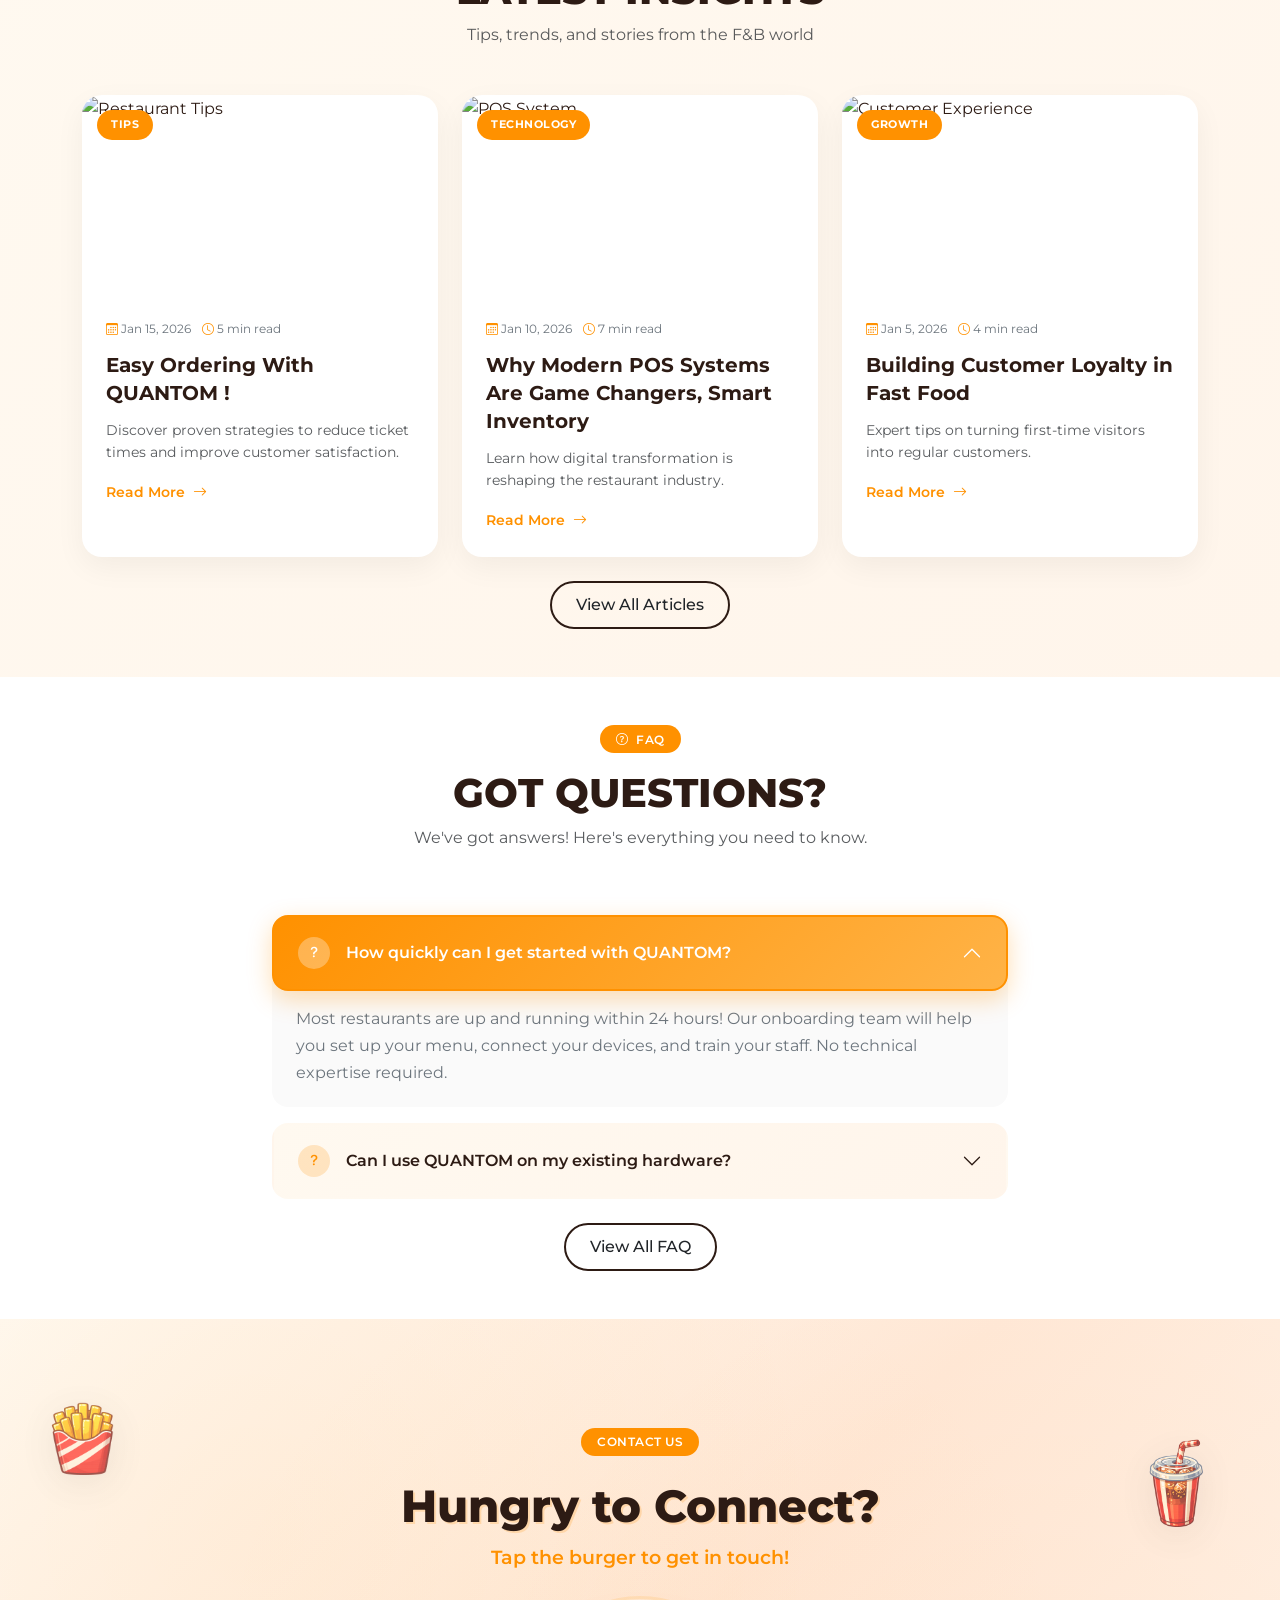
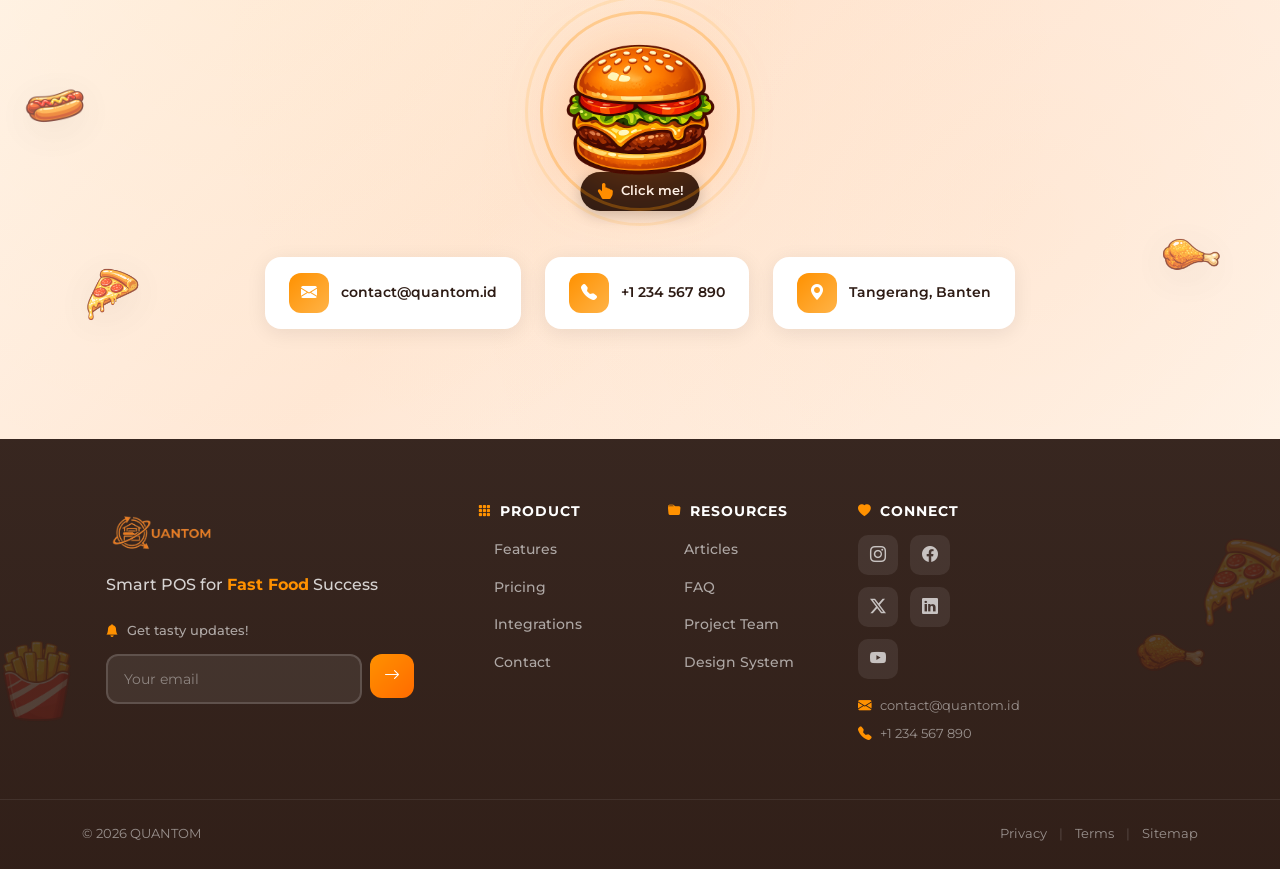
==== commit acdcfdc0: "Add files via upload" ====
--- a/index.html
+++ b/index.html
@@ -370,11 +370,11 @@
                     </div>
                     
                     <!-- Staff Accounts -->
-                    <div class="counter-feature-card mb-3" data-feature="reporting" data-aos="flip-left" data-aos-duration="400">
+                    <div class="counter-feature-card" data-feature="reporting" data-aos="flip-left" data-aos-duration="400">
                         <div class="feature-card-front">
                             <div class="feature-icon-wrap">
                                 <div class="feature-icon-bg">
-                                    <i class="bi bi-person"></i>
+                                    <i class="bi bi-graph-up-arrow"></i>
                                 </div>                      
                             </div>
                             <h5>Staff Accounts</h5>
@@ -609,6 +609,8 @@
             </container>
         </section>
         
+
+        <!-- CTA Section -->
 
         <!-- Articles Section -->
         <section class="articles-section py-5" id="articles">
@@ -883,7 +885,9 @@
             </div>
         </section>
 
-
+        <!-- ============================================ -->
+        <!-- NEW REDESIGNED FOOTER SECTION               -->
+        <!-- ============================================ -->
         <footer class="footer-section-new">
             <!-- Background Image with Overlay -->
             <div class="footer-bg-image"></div>
--- a/assets/css/style.css
+++ b/assets/css/style.css
@@ -1,3 +1,5 @@
+/* QUANTOM Website Styles - Enhanced with Cute & Intriguing Design */
+
 :root {
     --orange: #FF9100;
     --orange-light: #FFB347;
@@ -25,6 +27,7 @@
     overflow-x: hidden;
 }
 
+/* Navbar */
 .navbar {
     padding: 0.5rem 0;
     box-shadow: 0 1px 3px rgba(0,0,0,0.05);
@@ -48,15 +51,16 @@
 }
 
 .nav-link {
-    font-weight: 500;
+    font-weight: 500 !important;
     color: #2D1B14 !important;
     padding: 0.5rem 1rem !important;
 }
 
 .nav-link:hover {
-    color: #FF9100 !important;
-}
-
+    color: #FF9100 !important;  
+}
+
+/* Buttons */
 .btn-orange {
     background-color: #FF9100;
     border-color: #FF9100;
@@ -86,6 +90,7 @@
     color: white;
 }
 
+/* Badges */
 .badge-orange {
     background-color: #FF9100;
     color: white;
@@ -107,12 +112,17 @@
 }
 
 .badge-feature, .badge-benefit {
+    /* 1. Force a perfect circle */
     width: 32px;
     height: 32px;
     padding: 0;
-    background-color: #FF9100;
-    color: #FF9100;
-    border-radius: 50%;
+    
+    /* 2. Notification Look */
+    background-color: #FF9100; /* Solid orange */
+    color: #FF9100;              /* White icon/text */
+    border-radius: 50%;        /* Keeps it circular */
+    
+    /* 3. Layout & Positioning */
     display: flex;
     flex-direction: column;
     justify-content: center;
@@ -134,12 +144,14 @@
     font-weight: bold;
     color: white;
     position: absolute;
+    /* Center it perfectly */
     top: 50%;
     left: 50%;
     transform: translate(-50%, -50%);
     transition: opacity 0.2s;
 }
 
+/* HOVER STATE */
 .badge-feature:hover, .badge-benefit:hover {
     max-width: 250px;
     width: auto;
@@ -244,6 +256,8 @@
     transform: translateX(-50%);
 }
 
+
+/* Position helpers */
 .top-left {
     top: 20px;
     left: 20px;
@@ -270,6 +284,7 @@
     transform: translateX(-50%);
 }
 
+/* Hero Section*/
 .hero-section {
     padding: 4rem 0;
     background-color: var(--white);
@@ -342,6 +357,7 @@
     font-size: 2rem;
 }
 
+/* What is QUANTOM Section */
 .what-is-section {
     background-color: #2D1B14;
     padding: 5rem 0;
@@ -388,6 +404,8 @@
     margin-bottom: 0.75rem;
 }
 
+
+/* Burger stack Section */
 .burger-stack-section {
     background: linear-gradient(135deg, var(--warm-cream) 0%, var(--warm-white) 100%);
     padding: 6rem 0;
@@ -431,6 +449,7 @@
     font-size: 0.95rem;
 }
 
+/* Feature Detail Section */
 .feature-detail-section {
     padding: 5rem 0;
 }
@@ -459,9 +478,9 @@
 }
 
 .tag{
-background-color: rgba(235, 150, 50, 0.15);
-  color: #2D1B14;
-  border-radius: 4px;
+background-color: rgba(235, 150, 50, 0.15); /* Faint orange */
+  color: #2D1B14; /* Darker orange for the text */
+  border-radius: 4px; /* Slightly less round */
   padding: 4px 8px;
   margin: 0px 2px 4px 2px;
   font-weight: 600;
@@ -480,6 +499,9 @@
     color: var(--orange-dark);
 }
 
+
+
+/*Chaos To Calm Slider Section */
 .slider-container {
     background: white;
     padding: 1.5rem;
@@ -520,6 +542,11 @@
     opacity: 0.9;
 }
 
+
+
+
+
+/* Counter Needs Section */
 .counter-needs-section {
     background: #FF9100;
     padding: 6rem 0;
@@ -669,6 +696,8 @@
     font-weight: 600;
 }
 
+
+/* Setup Section */
 .setup-section {
     padding: 5rem 0;
     background-color: var(--white);
@@ -709,6 +738,7 @@
     margin-bottom: 0.25rem;
 }
 
+/* Stats Section */
 .stats-section {
     background-color: #2D1B14;
     padding: 4rem 0;
@@ -727,6 +757,7 @@
     margin-top: 0.5rem;
 }
 
+/* Testimonial Section */
 .testimonial-section {
     padding: 5rem 0;
     background-color: var(--white);
@@ -761,6 +792,7 @@
     color: #2D1B14;
 }
 
+/* Pricing Section */
 .pricing-section {
     background-color: #FF9100;
     padding: 5rem 0;
@@ -813,6 +845,11 @@
     margin-right: 0.5rem;
 }
 
+
+
+
+
+/* Working Partner Section*/
 .partners-title{
     font-size: 2.5rem;
     font-weight: 800;
@@ -834,6 +871,7 @@
     position: relative;
 }
 
+/* Gradient fade on the edges for a professional look */
 .logo-slider::before, .logo-slider::after {
     content: "";
     position: absolute;
@@ -874,9 +912,10 @@
 /* The Animation */
 @keyframes scroll {
     0% { transform: translateX(0); }
-    100% { transform: translateX(calc(-250px * 5)); }
-}
-
+    100% { transform: translateX(calc(-250px * 5)); } /* Move by width of half the logos */
+}
+
+/* Partner Logo Placeholders */
 .partner-logo {
     height: 8vh;
     min-height: 50px;
@@ -900,6 +939,11 @@
     transform: scale(1.05);
 }
 
+
+
+
+
+/* CTA Section */
 .cta-section {
     padding: 5rem 0;
     background-color: var(--white);
@@ -909,6 +953,7 @@
     box-shadow: 0 10px 40px rgba(0,0,0,0.1);
 }
 
+/*Articles SECTION */
 .articles-section {
     padding: 5rem 0;
     background: linear-gradient(135deg, #FFF9F0 0%, #FFF5EB 100%);
@@ -996,6 +1041,9 @@
     gap: 0.75rem;
 }
 
+/* ============================================
+   FAQ SECTION
+   ============================================ */
 .faq-section {
     padding: 5rem 0;
     background: white;
@@ -1066,6 +1114,8 @@
     padding-top: 1.5rem;
 }
 
+
+/* --- Article Cards --- */
 .featured-card .article-title {
     font-size: 2.5rem; 
     line-height: 1.2;
@@ -1082,6 +1132,16 @@
 .featured-card .article-category {
     font-size: 0.9rem;
     margin-bottom: 1rem;
+}
+
+
+@media (max-width: 991.98px) {
+    .featured-card .article-title {
+        font-size: 1.75rem;
+    }
+    .featured-card .article-excerpt {
+        font-size: 1.1rem;
+    }
 }
 
 .article-card {
@@ -1113,7 +1173,7 @@
 }
 
 .article-card:hover img {
-    transform: scale(1.05);
+    transform: scale(1.05); /* Subtle zoom on hover */
 }
 
 .article-content {
@@ -1170,16 +1230,16 @@
 
 .ds-container {
     display: flex;
-    align-items: flex-start;
+    align-items: flex-start; /* CRITICAL: Prevents main content from shifting */
     min-height: 100vh;
     width: 100%;
 }
 
-
+/* Ensure the footer spans across the whole bottom */
 .ds-footer {
     width: 100%;
-    z-index: 10 !important;
-    position: relative;
+    z-index: 10 !important; /* Keeps it above other relative elements */
+    position: relative; /* Ensures it follows the flow of the document */
 }
 
 
@@ -1188,33 +1248,45 @@
     background: var(--white);
     border-right: 1px solid rgba(0,0,0,0.05);
     padding: 2rem 1.5rem;
-    position: sticky;
-    top: 70px;
-    height: calc(100vh - 70px); 
-    overflow-y: auto;
-    z-index: 1000;
-}
-
-.ds-layout-wrapper {
-    min-height: 100vh;
-    display: flex;
-    flex-direction: column;
-}
-
+    position: sticky;      
+    top: 0;               /* Sticks to the top of the screen */
+    height: 100vh;        /* Full viewport height */
+    overflow-y: auto;     /* Scroll inside sidebar if links are many */
+    flex-shrink: 0;
+}
+
+/* 3. Content Area - Using calc() to prevent overflow */
 .ds-content {
-    padding: 3rem;
-    background: #fdfdfd;
-    min-height: calc(100vh - 70px);
-}
-
-
+    flex: 1;
+    padding: 2rem;
+    margin-top: 0;
+}
+
+/* 4. Fix for Mobile - Stack them instead of overlapping */
+@media (max-width: 992px) {
+    .ds-sidebar {
+        position: relative; /* Revert to normal flow */
+        width: 100%;
+        height: auto;
+        border-right: none;
+        border-bottom: 1px solid rgba(0,0,0,0.1);
+    }
+    
+    .ds-content {
+        margin-left: 0;
+        width: 100%;
+        padding: 2rem 1rem;
+    }
+}
+
+/* 5. Fix for Inner Sections (Grid) */
 .ds-section .row {
     margin-right: 0;
     margin-left: 0;
 }
 
 .icon-sample {
-    margin-bottom: 20px;
+    margin-bottom: 20px; /* Space between icons */
 }
 
 
@@ -1242,7 +1314,7 @@
 
 .ds-nav .nav-group {
     font-size: 0.7rem;
-    font-weight: 800;
+    font-weight: 800 !important;
     text-transform: uppercase;
     letter-spacing: 1.2px;
     color: var(--text-muted);
@@ -1255,7 +1327,7 @@
     color: var(--dark-brown);
     text-decoration: none;
     font-size: 0.9rem;
-    font-weight: 600;
+    font-weight: 600 !important;
     border-radius: 12px;
     transition: all 0.25s ease;
 }
@@ -1289,6 +1361,7 @@
     z-index: 3 !important;
 }
 
+/* --- Visual & Principle Cards --- */
 .principle-card {
     padding: 2.5rem;
     background: var(--light-bg);
@@ -1309,6 +1382,7 @@
     margin-bottom: 1rem;
 }
 
+/* --- Typography Spec --- */
 .type-row {
     display: flex;
     align-items: center;
@@ -1324,6 +1398,7 @@
     text-transform: uppercase;
 }
 
+/* --- Color Grid --- */
 .color-grid {
     display: grid;
     grid-template-columns: repeat(auto-fit, minmax(250px, 1fr));
@@ -1350,9 +1425,10 @@
     font-size: 0.9rem;
 }
 
+/* --- Components: Adjusted to your main site style --- */
 .btn-ds {
     padding: 14px 32px;
-    border-radius: 50px;
+    border-radius: 50px; /* High radius as per your design */
     font-weight: 700;
     transition: all 0.3s cubic-bezier(0.175, 0.885, 0.32, 1.275);
     border: none;
@@ -1388,6 +1464,7 @@
     font-weight: 800;
 }
 
+/* --- Iconography --- */
 .icon-sample {
     padding: 2rem;
     background: var(--light-bg);
@@ -1404,6 +1481,7 @@
 
 .icon-sample i { font-size: 2rem; margin-bottom: 10px; display: block; }
 
+/* --- Motion & Interaction --- */
 .scale-box {
     display: inline-block;
     padding: 2.5rem 5rem;
@@ -1442,6 +1520,7 @@
     pointer-events: none;
 }
 
+/* Floating Food Decorations in Contact */
 .contact-float-decoration {
     position: absolute;
     pointer-events: none;
@@ -1497,6 +1576,7 @@
     75% { transform: translateY(-20px) rotate(2deg); }
 }
 
+/* Burger Trigger View */
 .contact-container {
     position: relative;
     z-index: 10;
@@ -1530,6 +1610,7 @@
     margin-bottom: 2rem;
 }
 
+/* Burger Button */
 .burger-button-wrapper {
     position: relative;
     display: inline-block;
@@ -1569,6 +1650,7 @@
     transform: scale(0.95);
 }
 
+/* Pulse Rings */
 .burger-pulse-ring {
     position: absolute;
     top: 50%;
@@ -1594,6 +1676,7 @@
     100% { transform: translate(-50%, -50%) scale(1.5); opacity: 0; }
 }
 
+/* Click Hint */
 .click-hint {
     position: absolute;
     bottom: -10px;
@@ -1623,6 +1706,7 @@
     50% { transform: translateX(-50%) translateY(-10px); }
 }
 
+/* Quick Info Cards */
 .contact-quick-cards {
     display: flex;
     justify-content: center;
@@ -1662,6 +1746,10 @@
     font-size: 1rem;
     flex-shrink: 0;
 }
+
+/* ============================================
+   CONTACT FORM VIEW
+   ============================================ */
 
 .contact-form-view {
     max-width: 700px;
@@ -1700,6 +1788,7 @@
     transform: translateX(-5px);
 }
 
+/* Form Card */
 .contact-form-card {
     background: white;
     border-radius: 28px;
@@ -1746,6 +1835,7 @@
     font-size: 0.9rem;
 }
 
+/* Topic Chips */
 .topic-chips {
     display: flex;
     flex-wrap: wrap;
@@ -1786,6 +1876,7 @@
     font-size: 1.1rem;
 }
 
+/* Form Inputs */
 .form-group {
     position: relative;
 }
@@ -1834,6 +1925,7 @@
     min-height: 120px;
 }
 
+/* Input Focus Animation Line */
 .input-focus-line {
     position: absolute;
     bottom: 0;
@@ -1851,6 +1943,7 @@
     width: calc(100% - 4px);
 }
 
+/* Submit Button with Ripple */
 .btn-submit-new {
     position: relative;
     width: 100%;
@@ -1899,6 +1992,7 @@
     transform: translateX(3px);
 }
 
+/* Ripple Effect */
 .ripple-effect {
     position: absolute;
     border-radius: 50%;
@@ -1919,6 +2013,10 @@
     }
 }
 
+/* ============================================
+   CONTACT SUCCESS VIEW
+   ============================================ */
+
 .contact-success-view {
     text-align: center;
     padding: 3rem;
@@ -2021,6 +2119,10 @@
     color: white;
     transform: translateY(-2px);
 }
+
+/* ============================================
+   NEW REDESIGNED FOOTER SECTION
+   ============================================ */
 
 .footer-section-new {
     position: relative;
@@ -2046,6 +2148,7 @@
     background: linear-gradient(180deg, rgba(45, 27, 20, 0.95) 0%, rgba(45, 27, 20, 0.98) 100%);
 }
 
+/* Footer Floating Decorations */
 .footer-float-decoration {
     position: absolute;
     pointer-events: none;
@@ -2079,6 +2182,7 @@
     animation: floatFood 9s ease-in-out infinite 1s;
 }
 
+/* Scroll to Top Button */
 .scroll-to-top-btn {
     position: fixed;
     bottom: 30px;
@@ -2135,11 +2239,13 @@
     100% { transform: translate(-50%, -50%) scale(1.4); opacity: 0; }
 }
 
+/* Footer Content Wrapper */
 .footer-content-wrapper {
     position: relative;
     z-index: 5;
 }
 
+/* Partners Bar */
 .footer-partners-bar {
     background: rgba(255, 255, 255, 0.03);
     border-bottom: 1px solid rgba(255, 255, 255, 0.08);
@@ -2178,10 +2284,12 @@
     transform: scale(1.15);
 }
 
+/* Main Footer */
 .footer-main {
     padding: 3rem 0 2rem;
 }
 
+/* Brand Card */
 .footer-brand-card {
     padding: 1.5rem;
 }
@@ -2204,6 +2312,7 @@
     font-weight: 700;
 }
 
+/* Newsletter */
 .footer-newsletter-new {
     margin-top: 1rem;
 }
@@ -2271,6 +2380,7 @@
     transform: translateX(1px) scale(0.95);
 }
 
+/* Footer Links Card */
 .footer-links-card {
     padding: 1rem;
 }
@@ -2332,6 +2442,7 @@
     transform: translateX(0);
 }
 
+/* Social Icons */
 .footer-social-new {
     display: flex;
     gap: 0.75rem;
@@ -2381,6 +2492,7 @@
     z-index: 1;
 }
 
+/* Footer Contact Mini */
 .footer-contact-mini {
     color: rgba(255, 255, 255, 0.5);
     font-size: 0.8rem;
@@ -2398,6 +2510,7 @@
     font-size: 0.85rem;
 }
 
+/* Footer Bottom */
 .footer-bottom-new {
     border-top: 1px solid rgba(255, 255, 255, 0.08);
     padding: 1.5rem 0;
@@ -2459,6 +2572,7 @@
 .bg-cream { background-color: var(--ff-cream); }
 .bg-dark-brown { background-color: var(--ff-dark-brown); }
 
+/* Playful Orange Buttons */
 .btn-orange {
     background-color: var(#FF9100);
     color: white;
@@ -2473,6 +2587,7 @@
     box-shadow: 0 5px 15px rgba(255, 107, 0, 0.3);
 }
 
+/* Form Controls */
 .form-control:focus {
     box-shadow: 0 0 0 0.25rem rgba(255, 107, 0, 0.15);
     border-color: var(--ff-orange) !important;
@@ -2483,83 +2598,90 @@
     resize: none;
 }
 
-.ds-article-card{
-    width: 25vw !important;
-}
-
-.ds-counter-feature-card{
-    width: 25vw !important;
-}
+/* ============================================
+   RESPONSIVE
+   ============================================ */
 
 @media (max-width: 991.98px) {
-    .ds-container {
-        flex-direction: column;
-    }
-    .ds-sidebar {
-        position: relative; 
-        width: 100%;
-        height: auto;
-        border-right: none;
-        border-bottom: 1px solid rgba(0,0,0,0.1);
-        padding: 1.5rem;
-        top: 0;
-    }
-    .ds-content {
-        margin-left: 0;
-        width: 100%;
-        padding: 2rem 1rem;
-    }
-
     .hero-title { font-size: 1.75rem; }
     .section-title { font-size: 2rem; }
     .feature-title { font-size: 2rem; }
     .stat-number { font-size: 2.5rem; }
+    .contact-form-card { padding: 1.5rem; }
+    .footer-social { justify-content: center; margin-top: 1rem; }
+    .footer-bottom .text-md-end { text-align: center !important; }
+    
+    .contact-float-decoration { display: none; }
     .contact-title-trigger { font-size: 2rem; }
-    .featured-card .article-title { font-size: 1.75rem; }
-    .featured-card .article-excerpt { font-size: 1.1rem; }
     .burger-reveal-btn { width: 140px; height: 140px; }
     .burger-pulse-ring { width: 160px; height: 160px; }
     .burger-pulse-ring.ring-2 { width: 180px; height: 180px; }
-    .counter-features-grid { grid-template-columns: repeat(2, 1fr); }
-    .contact-float-decoration, .footer-float-decoration { display: none; }
-    .contact-form-card { padding: 1.5rem; }
-    .footer-social { justify-content: center; margin-top: 1rem; }
-    .footer-bottom .text-md-end { text-align: center !important; }
+    
+    .footer-float-decoration { display: none; }
     .footer-partner-logo { height: 28px; }
     .footer-bottom-inner { justify-content: center; text-align: center; }
 }
+
 @media (max-width: 767.98px) {
     .hero-section { padding: 2rem 0; }
-    .what-is-section, .feature-detail-section, .counter-needs-section, 
-    .setup-section, .testimonial-section, .pricing-section, 
-    .cta-section, .contact-section-new, .articles-section, 
+    
+    .what-is-section,
+    .feature-detail-section,
+    .counter-needs-section,
+    .setup-section,
+    .testimonial-section,
+    .pricing-section,
+    .cta-section,
+    .contact-section-new,
+    .articles-section,
     .faq-section {
         padding: 3rem 0;
     }
-
+    
     .section-title { font-size: 1.75rem; }
     .feature-title { font-size: 1.5rem; }
     .stat-number { font-size: 2rem; }
-    .contact-title-trigger { font-size: 1.75rem; }
-    .contact-tagline { font-size: 1rem; }
-
-    .badge-feature, .badge-benefit, .badge-testimonial, .badge-role {
+    
+    .badge-feature,
+    .badge-benefit,
+    .badge-testimonial,
+    .badge-role {
         font-size: 0.5rem;
         padding: 0.5rem 0.75rem;
     }
-
+    
+    .contact-title-trigger { font-size: 1.75rem; }
+    .contact-tagline { font-size: 1rem; }
+    .burger-reveal-btn { width: 120px; height: 120px; }
+    .burger-pulse-ring { width: 135px; height: 135px; }
+    .burger-pulse-ring.ring-2 { width: 155px; height: 155px; }
     .contact-quick-cards { flex-direction: column; align-items: center; }
     .quick-info-card { width: 100%; max-width: 280px; justify-content: center; }
     .contact-form-card { padding: 1.25rem; border-radius: 20px; }
     .topic-chips { justify-content: center; }
-    .newsletter-form-new { max-width: 300px; margin: 0 auto; }
-    .burger-reveal-btn { width: 120px; height: 120px; }
-    .burger-pulse-ring { width: 135px; height: 135px; }
-    .burger-pulse-ring.ring-2 { width: 155px; height: 155px; }
-    .counter-features-grid { grid-template-columns: 1fr; }
+    
     .footer-partner-logos { gap: 1rem; }
     .footer-partner-logo { height: 24px; }
     .footer-main { padding: 2rem 0 1rem; }
-    .footer-links-card, .footer-brand-card, .footer-contact-mini { text-align: center; }
-    .footer-social-new, .footer-contact-mini p { justify-content: center; }
-}+    .footer-links-card { text-align: center; }
+    .footer-social-new { justify-content: center; }
+    .footer-contact-mini { text-align: center; }
+    .footer-contact-mini p { justify-content: center; }
+    .footer-brand-card { text-align: center; }
+    .newsletter-form-new { max-width: 300px; margin: 0 auto; }
+}
+
+/* Counter Features Grid Responsive */
+@media (max-width: 768px) {
+    .counter-features-grid {
+        grid-template-columns: 1fr;
+    }
+}
+
+@media (min-width: 769px) and (max-width: 991px) {
+    .counter-features-grid {
+        grid-template-columns: repeat(2, 1fr);
+    }
+}
+
+
